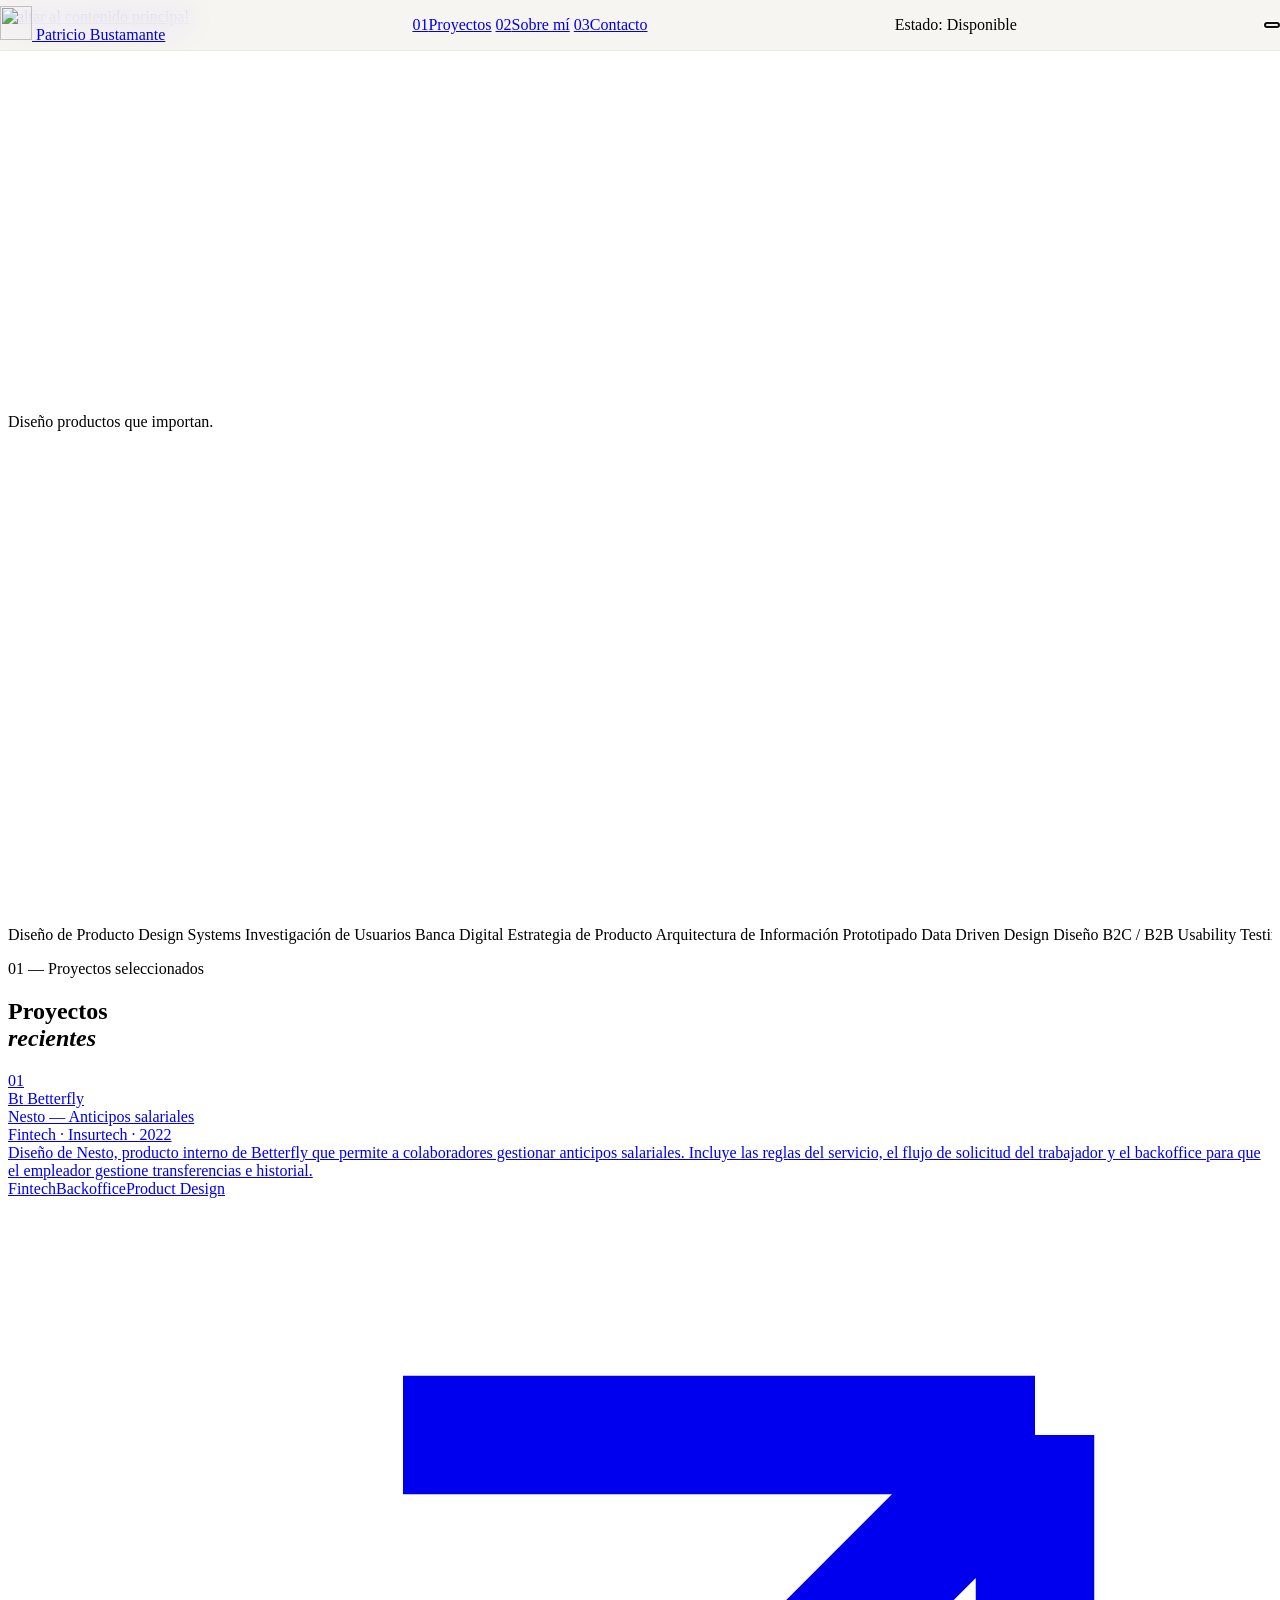
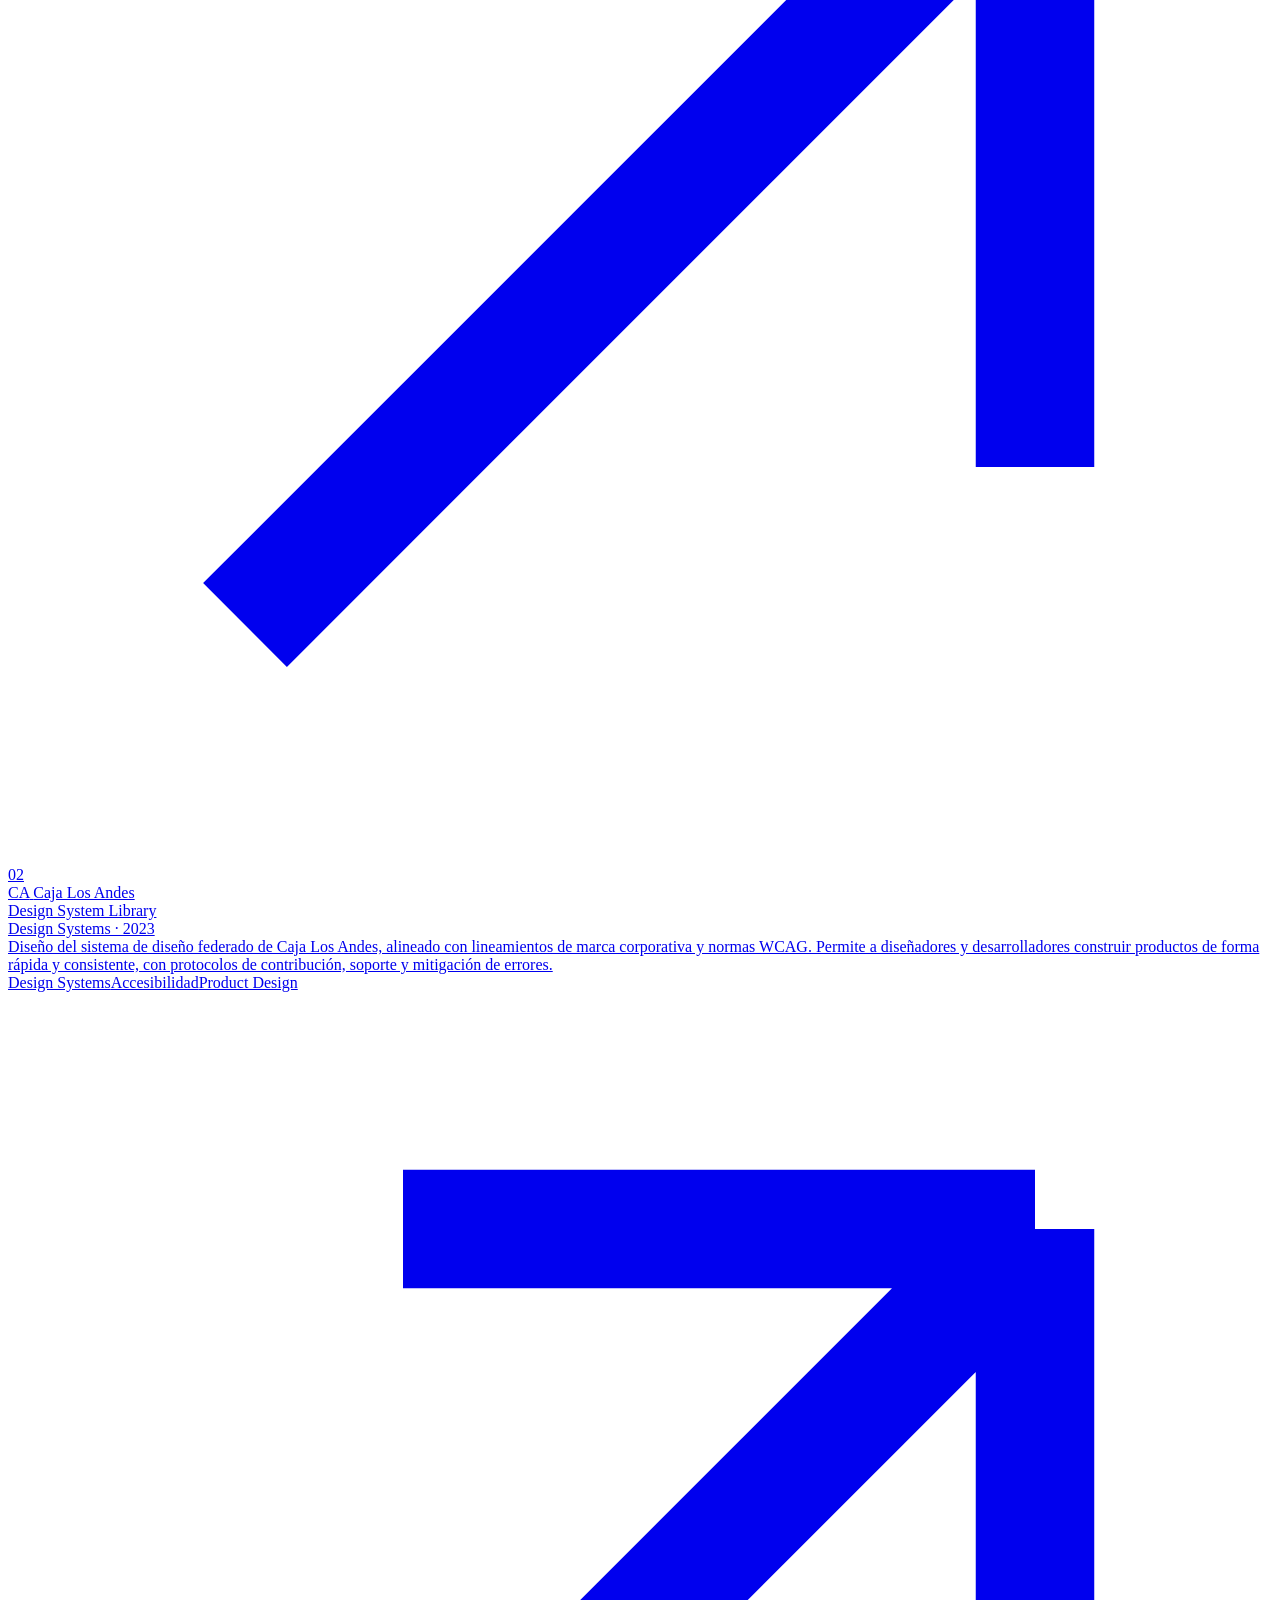
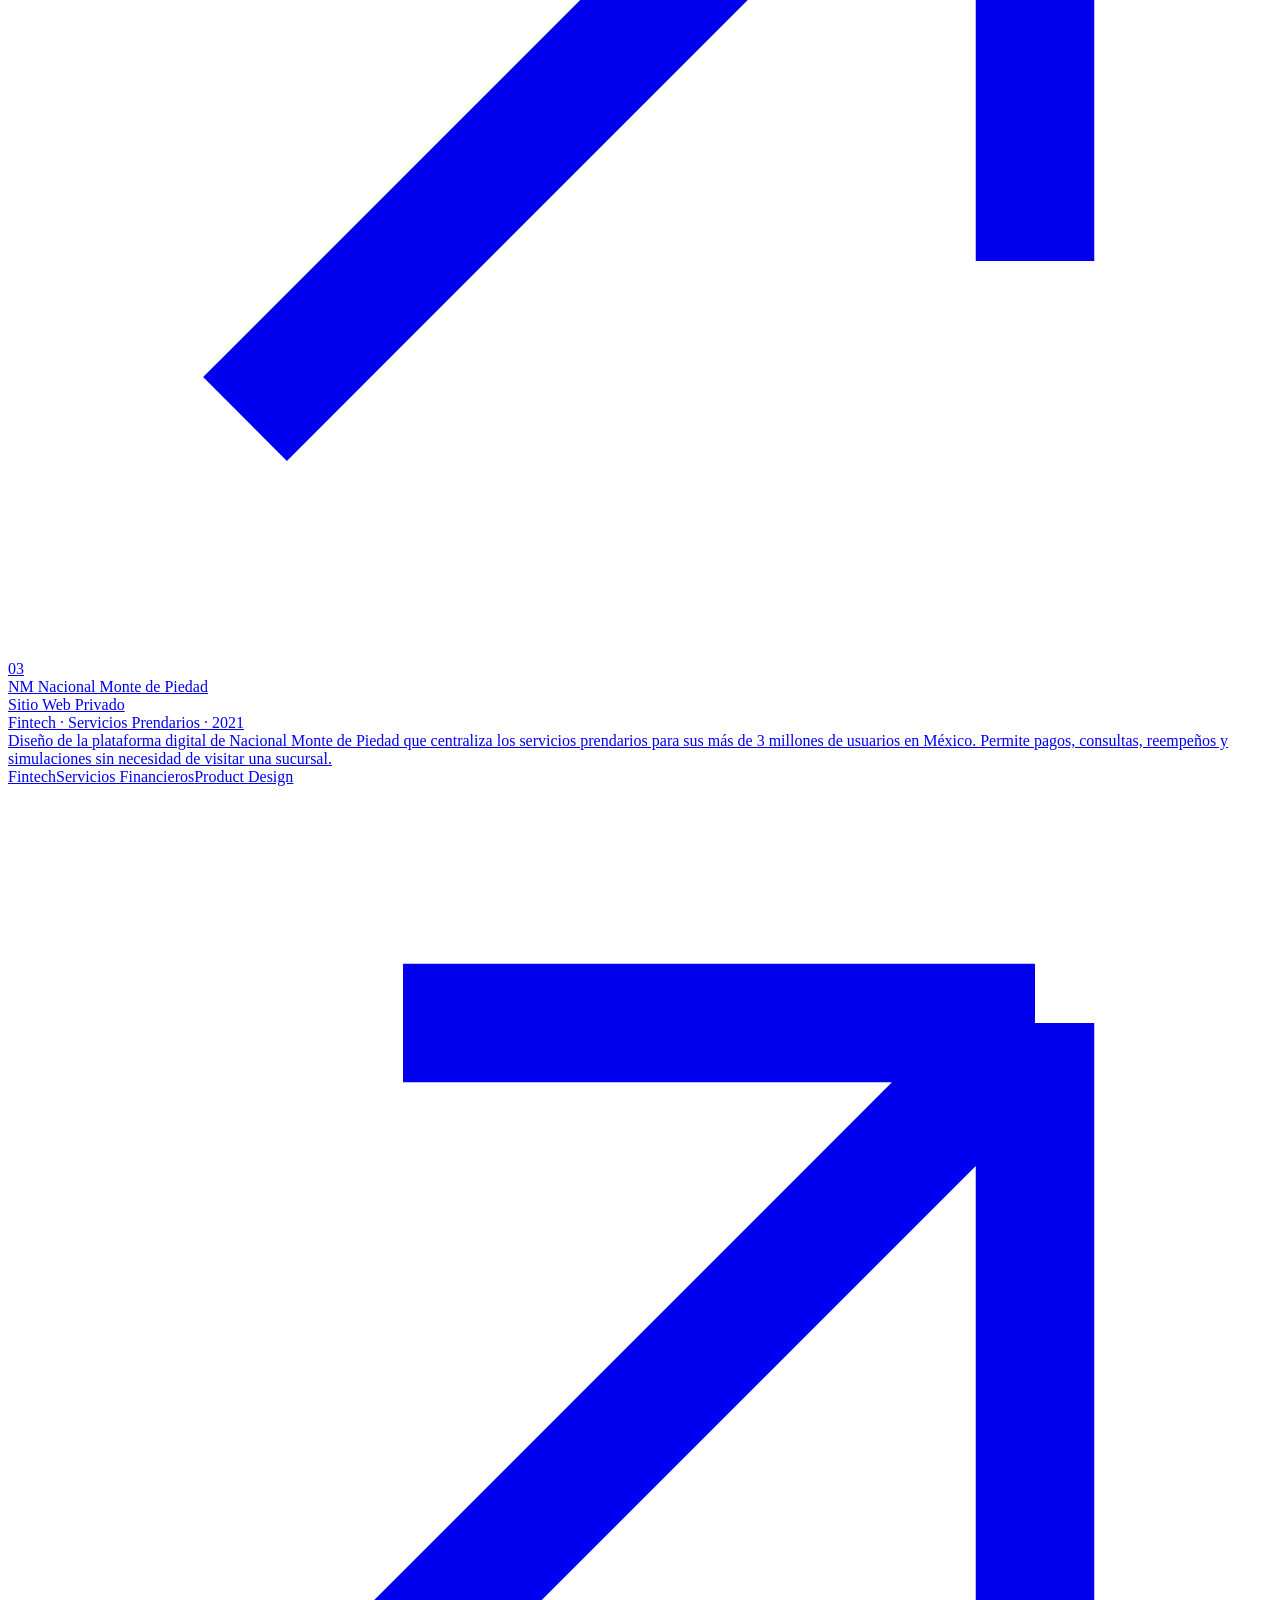
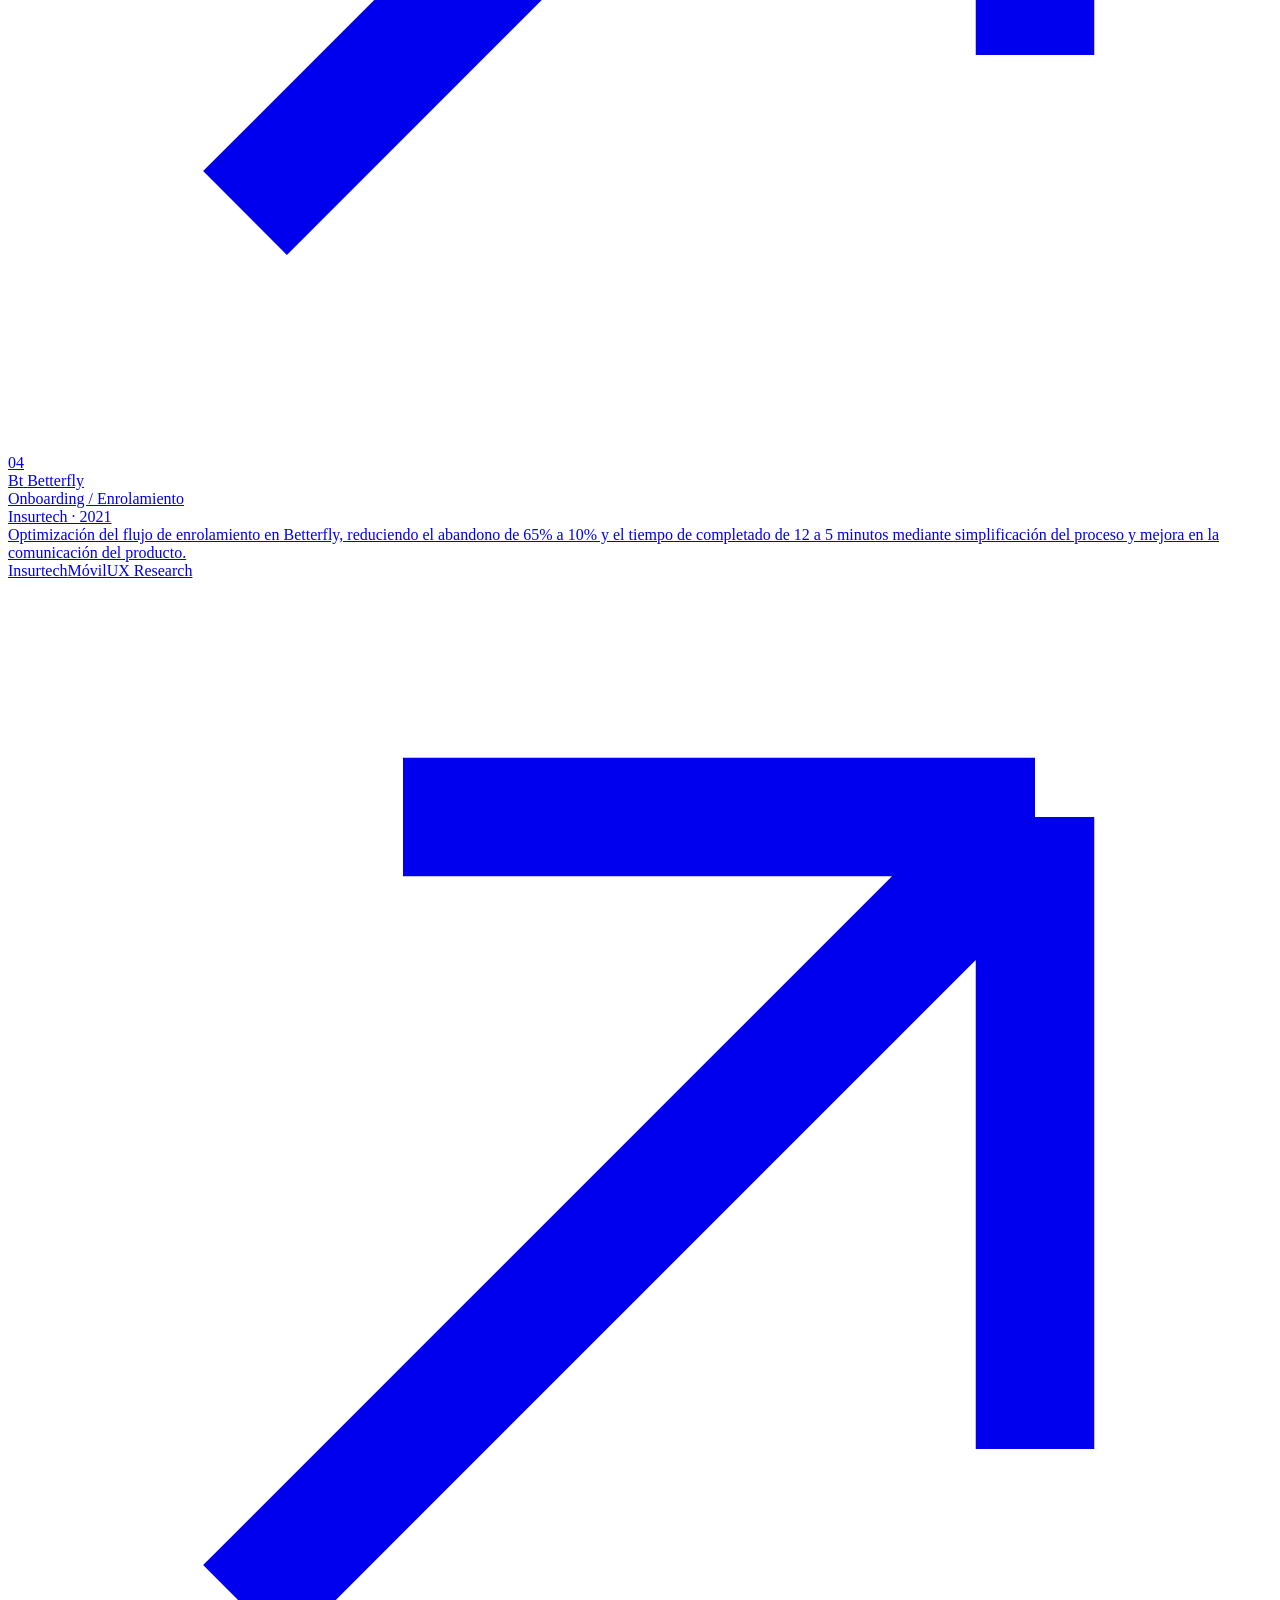
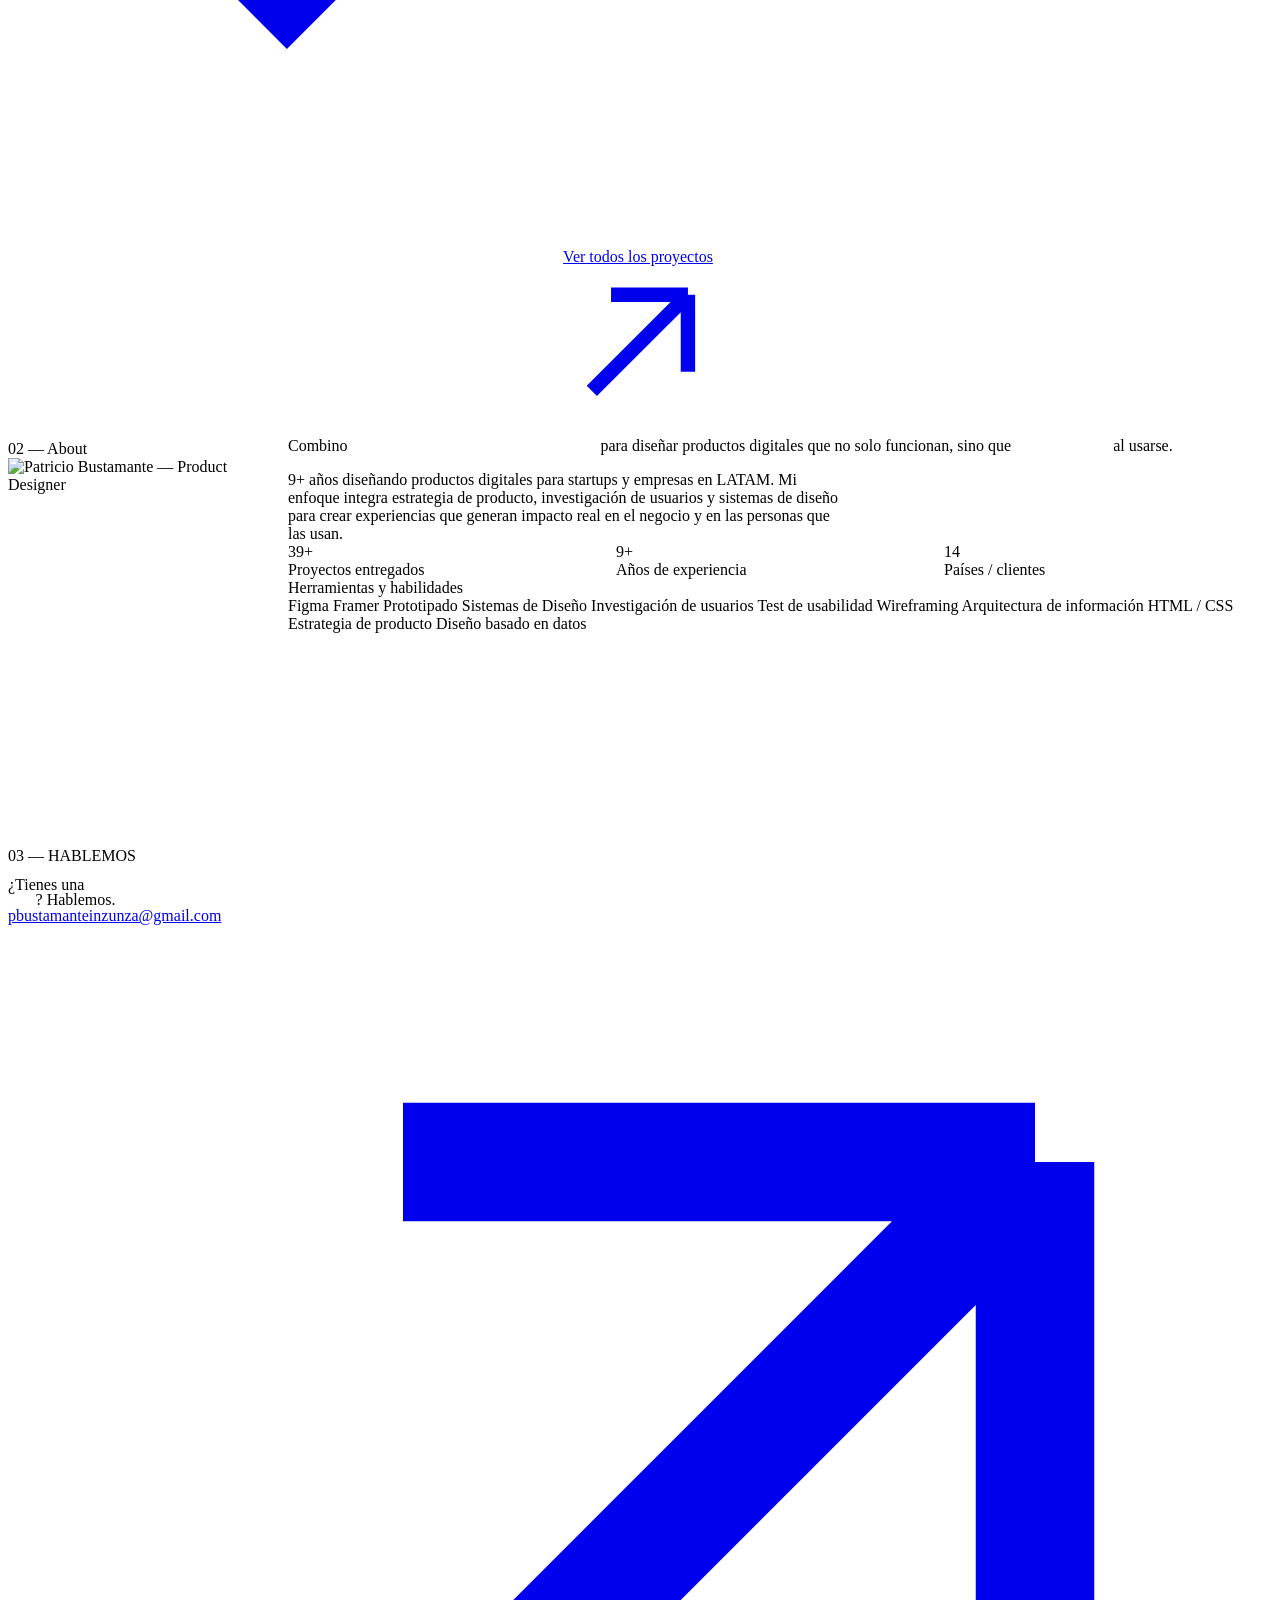
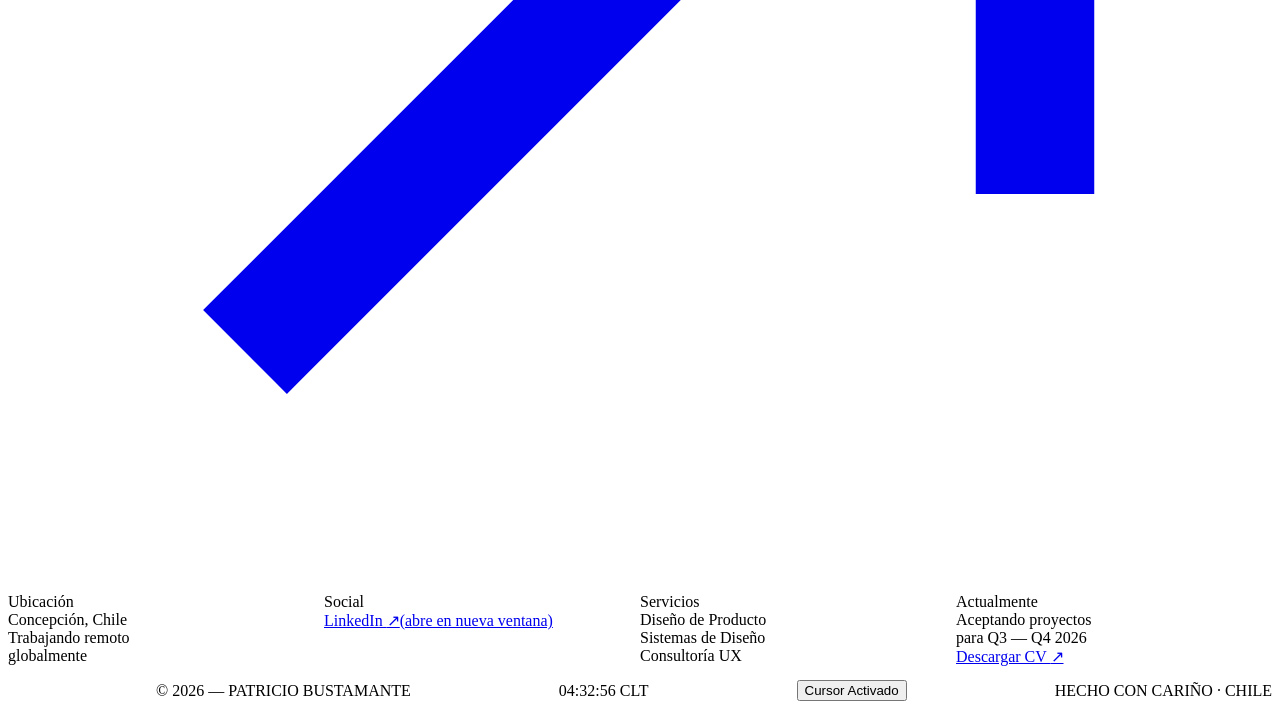
==== index.html @ a6be179c "add-projects" ====
<!DOCTYPE html>
<html lang="es">
<head>
<meta charset="UTF-8">
<meta name="viewport" content="width=device-width, initial-scale=1.0, maximum-scale=1.0, user-scalable=no">
<link rel="icon" type="image/svg+xml" href="assets/isotipo-personal.svg">
<title>Patricio Bustamante — Diseñador de Producto</title>
<meta name="description" content="Diseñador de Producto enfocado en crear experiencias digitales con propósito. UX/UI, sistemas de diseño y estrategia de producto.">
<meta name="keywords" content="Diseñador de Producto, UX, UI, Sistemas de Diseño, Portafolio, Chile">
<meta name="author" content="Patricio Bustamante">

<!-- Open Graph -->
<meta property="og:title" content="Patricio Bustamante — Diseñador de Producto">
<meta property="og:description" content="Diseñador de Producto enfocado en crear experiencias digitales con propósito.">
<meta property="og:type" content="website">

<!-- Fonts -->
<link rel="preconnect" href="https://fonts.googleapis.com">
<link rel="preconnect" href="https://fonts.gstatic.com" crossorigin>
<link href="https://fonts.googleapis.com/css2?family=Fraunces:ital,opsz,wght@0,9..144,300;0,9..144,400;0,9..144,500;0,9..144,600;1,9..144,300;1,9..144,400&family=Geist+Mono:wght@300;400;500&family=Geist:wght@300;400;500;600&display=swap" rel="stylesheet" media="print" onload="this.media='all'">
<noscript><link href="https://fonts.googleapis.com/css2?family=Fraunces:ital,opsz,wght@0,9..144,300;0,9..144,400;0,9..144,500;0,9..144,600;1,9..144,300;1,9..144,400&family=Geist+Mono:wght@300;400;500&family=Geist:wght@300;400;500;600&display=swap" rel="stylesheet"></noscript>

<!-- Design System · Atomic Design:
     tokens → base → atoms → molecules → organisms → layout -->
<link rel="stylesheet" href="design-system/css/tokens.css">
<link rel="stylesheet" href="design-system/css/base.css">
<link rel="stylesheet" href="design-system/css/atoms.css">
<link rel="stylesheet" href="design-system/css/molecules.css">
<link rel="stylesheet" href="design-system/css/organisms.css">
<link rel="stylesheet" href="design-system/css/layout.css">
<link rel="preload" href="assets/isotipo-personal.svg" as="image" type="image/svg+xml">
<script src="js/projects-data.js" defer></script>
<script src="js/bundle.js" defer></script>
</head>
<body>

<a class="skip-link" href="#main-content">Saltar al contenido principal</a>

<!-- Cursor -->
<div class="cursor-dot" id="cursor" aria-hidden="true"></div>

<!-- Loader -->
<div class="loader" id="loader" role="status" aria-live="polite" aria-label="Cargando sitio">
  <svg class="loader-logo" viewBox="0 0 600 600" fill="none" xmlns="http://www.w3.org/2000/svg">
    <path d="M509.62 532.77C545.17 513.5 577 489.71 596.05 454C596.05 449.33 557.95 407.92 505.35 406.04C453.8 459.94 420.22 455.14 350.45 454.94C335.2 455.42 319.59 454.56 304.26 454.98H285.13V557.62H322.3V557.55C385.22 557.21 452.64 564.87 509.63 532.77H509.62Z" fill="url(#loaderGrad1)" transform="translate(-148, -105)"/>
    <path d="M731.15 449.71C720.14 406.95 696.2 368.47 662.77 339.1C655.78 331.94 647 324.92 636.87 318.66C636.77 318.54 636.6 318.44 636.4 318.37C635.21 317.64 634.01 316.92 632.79 316.22C632.08 315.81 631.38 315.42 630.67 315.03C630.37 312.82 630.04 310.59 629.65 308.34C627.92 298.16 625.49 288.55 622.58 279.78C604.36 207.09 553.34 150.17 485.5 121.68C451.18 105.88 404.39 103.27 365.5 105.88C301 114.37 242.34 149.27 202.8 199.98C201.63 200.38 202.32 202.94 201.2 203.38C187.64 218.1 165.87 260.63 162 279.68C157.17 294.04 153.78 306.01 151.5 323.68C148.1 349.98 148.1 351.68 148 538.38C148 605.66 148 648.3 148.1 675.39V727.1H251.97V675.39C252.13 647.56 252.2 603.53 252.31 533.78C252.36 498.66 252.43 463.53 252.59 428.41C252.68 407.51 252.78 386.61 253.05 365.7C253.3 345.87 254.51 327.22 261.69 308.57C271.24 283.74 285.71 261.87 305.63 244.26C333.76 219.39 371.2 207.43 408.55 210.13C417.74 210.79 426.98 212.21 435.81 214.88C452.72 220.53 469.18 228.96 482.44 241C493.53 251.07 504.75 263.03 511.72 276.42C512.06 277.08 513 278.34 513 279.08H344.63V285.26H344.7V380.06C344.7 380.06 385.41 380.06 385.41 380.04C397.63 380.11 413.5 380.15 433.99 380.18C526.69 380.18 527.93 381.56 549.49 386.18C575.52 394.35 601.71 413.72 617.49 439.68C643.08 481.79 640.94 538.94 611.03 578.33C593.09 601.97 563.52 621.24 533.28 624.58C499.82 628.27 465.26 626.21 431.69 626.18H338.29C338.29 626.18 338.23 626.19 338.2 626.21H336.61V727.09C336.61 727.09 364.79 727.09 364.79 727.07C420.14 727.23 546.53 726.24 551.49 725.37C573.48 721.34 579.48 719.1 596.79 713.17C695.31 679.42 750.81 570.33 735.43 470.56C734.34 463.51 732.91 456.55 731.15 449.7V449.71Z" fill="url(#loaderGrad2)" transform="translate(-148, -105)"/>
    <defs>
      <linearGradient id="loaderGrad1" x1="282.83" y1="391.83" x2="516.81" y2="555.62" gradientUnits="userSpaceOnUse">
        <stop stop-color="#FA3E33"/><stop offset="0.5" stop-color="#F87A38"/><stop offset="1" stop-color="#FDB85B"/>
      </linearGradient>
      <linearGradient id="loaderGrad2" x1="56.26" y1="238.64" x2="656.68" y2="658.93" gradientUnits="userSpaceOnUse">
        <stop stop-color="#FA3E33"/><stop offset="0.5" stop-color="#F87A38"/><stop offset="1" stop-color="#FDB85B"/>
      </linearGradient>
    </defs>
  </svg>
  <div class="loader-bar-track">
    <div class="loader-bar" id="loaderBar"></div>
  </div>
</div>

<!-- Navigation -->
<site-header></site-header>

<main id="main-content">

<!-- Hero -->
<section class="hero" aria-labelledby="hero-title">
  <div class="hero-eyebrow">Diseñador de Producto — Chile</div>

  <h1 class="hero-title" id="hero-title">
    <span class="line" aria-hidden="true"><span class="line-inner">Diseño</span></span>
    <span class="line" aria-hidden="true"><span class="line-inner">productos <em>que</em></span></span>
    <span class="line" aria-hidden="true"><span class="line-inner"><em>importan</em>.</span></span>
    <span class="sr-only">Diseño productos que importan.</span>
  </h1>

  <div class="hero-bottom">
    <div class="hero-intro-wrap">
      <p class="hero-intro">
        Soy <strong>Patricio Bustamante</strong>, product designer enfocado en crear experiencias digitales con propósito. Trabajo en la intersección de estrategia, investigación y craft visual.
      </p>
      <div class="hero-actions">
        <a href="mailto:pbustamanteinzunza@gmail.com" class="btn btn--primary magnetic">Contáctame</a>
        <a href="https://drive.google.com/drive/folders/1GgpW7-X2UfmII-WAoxY3obS5fUp88HIr?usp=drive_link" class="btn btn--secondary magnetic" target="_blank" rel="noopener noreferrer">
          Descargar CV
          <svg class="btn-icon" viewBox="0 0 16 16" fill="none" stroke="currentColor" stroke-width="1.5" focusable="false" aria-hidden="true">
            <path d="M8 2v8M4 7l4 4 4-4M3 13h10"/>
          </svg>
        </a>
      </div>
    </div>
    <div class="scroll-cue">
      <div class="scroll-cue-line"></div>
      <span class="scroll-cue-text">Desliza</span>
    </div>
    <div class="hero-meta-right">
      <span>Disponibilidad</span>
      Aceptando proyectos<br>Q3 / Q4 2026
    </div>
  </div>

  <!-- Logo mark decorativo -->
  <div class="hero-mark" aria-hidden="true">
    <svg viewBox="0 0 600 625" fill="none" xmlns="http://www.w3.org/2000/svg" focusable="false">
      <path d="M509.62 532.77C545.17 513.5 577 489.71 596.05 454C596.05 449.33 557.95 407.92 505.35 406.04C453.8 459.94 420.22 455.14 350.45 454.94C335.2 455.42 319.59 454.56 304.26 454.98H285.13V557.62H322.3V557.55C385.22 557.21 452.64 564.87 509.63 532.77H509.62Z" fill="url(#heroGrad1)" transform="translate(-148, -105)"/>
      <path d="M731.15 449.71C720.14 406.95 696.2 368.47 662.77 339.1C655.78 331.94 647 324.92 636.87 318.66C636.77 318.54 636.6 318.44 636.4 318.37C635.21 317.64 634.01 316.92 632.79 316.22C632.08 315.81 631.38 315.42 630.67 315.03C630.37 312.82 630.04 310.59 629.65 308.34C627.92 298.16 625.49 288.55 622.58 279.78C604.36 207.09 553.34 150.17 485.5 121.68C451.18 105.88 404.39 103.27 365.5 105.88C301 114.37 242.34 149.27 202.8 199.98C201.63 200.38 202.32 202.94 201.2 203.38C187.64 218.1 165.87 260.63 162 279.68C157.17 294.04 153.78 306.01 151.5 323.68C148.1 349.98 148.1 351.68 148 538.38C148 605.66 148 648.3 148.1 675.39V727.1H251.97V675.39C252.13 647.56 252.2 603.53 252.31 533.78C252.36 498.66 252.43 463.53 252.59 428.41C252.68 407.51 252.78 386.61 253.05 365.7C253.3 345.87 254.51 327.22 261.69 308.57C271.24 283.74 285.71 261.87 305.63 244.26C333.76 219.39 371.2 207.43 408.55 210.13C417.74 210.79 426.98 212.21 435.81 214.88C452.72 220.53 469.18 228.96 482.44 241C493.53 251.07 504.75 263.03 511.72 276.42C512.06 277.08 513 278.34 513 279.08H344.63V285.26H344.7V380.06C344.7 380.06 385.41 380.06 385.41 380.04C397.63 380.11 413.5 380.15 433.99 380.18C526.69 380.18 527.93 381.56 549.49 386.18C575.52 394.35 601.71 413.72 617.49 439.68C643.08 481.79 640.94 538.94 611.03 578.33C593.09 601.97 563.52 621.24 533.28 624.58C499.82 628.27 465.26 626.21 431.69 626.18H338.29C338.29 626.18 338.23 626.19 338.2 626.21H336.61V727.09C336.61 727.09 364.79 727.09 364.79 727.07C420.14 727.23 546.53 726.24 551.49 725.37C573.48 721.34 579.48 719.1 596.79 713.17C695.31 679.42 750.81 570.33 735.43 470.56C734.34 463.51 732.91 456.55 731.15 449.7V449.71Z" fill="url(#heroGrad2)" transform="translate(-148, -105)"/>
      <defs>
        <linearGradient id="heroGrad1" x1="282.83" y1="391.83" x2="516.81" y2="555.62" gradientUnits="userSpaceOnUse">
          <stop stop-color="#FA3E33"/><stop offset="0.5" stop-color="#F87A38"/><stop offset="1" stop-color="#FDB85B"/>
        </linearGradient>
        <linearGradient id="heroGrad2" x1="56.26" y1="238.64" x2="656.68" y2="658.93" gradientUnits="userSpaceOnUse">
          <stop stop-color="#FA3E33"/><stop offset="0.5" stop-color="#F87A38"/><stop offset="1" stop-color="#FDB85B"/>
        </linearGradient>
      </defs>
    </svg>
  </div>
</section>

<!-- Marquee -->
<div class="marquee" aria-hidden="true">
  <div class="marquee-track">
    <span class="marquee-item">Diseño de Producto</span>
    <span class="marquee-dot"></span>
    <span class="marquee-item mono">Design Systems</span>
    <span class="marquee-dot"></span>
    <span class="marquee-item">Investigación de Usuarios</span>
    <span class="marquee-dot"></span>
    <span class="marquee-item mono">Banca Digital</span>
    <span class="marquee-dot"></span>
    <span class="marquee-item">Estrategia de Producto</span>
    <span class="marquee-dot"></span>
    <span class="marquee-item mono">Arquitectura de Información</span>
    <span class="marquee-dot"></span>
    <span class="marquee-item">Prototipado</span>
    <span class="marquee-dot"></span>
    <span class="marquee-item mono">Data Driven Design</span>
    <span class="marquee-dot"></span>
    <span class="marquee-item">Diseño B2C / B2B</span>
    <span class="marquee-dot"></span>
    <span class="marquee-item mono">Usability Testing</span>
    <span class="marquee-dot"></span>
    <!-- Duplicate for seamless loop -->
    <span class="marquee-item">Diseño de Producto</span>
    <span class="marquee-dot"></span>
    <span class="marquee-item mono">Design Systems</span>
    <span class="marquee-dot"></span>
    <span class="marquee-item">Investigación de Usuarios</span>
    <span class="marquee-dot"></span>
    <span class="marquee-item mono">Banca Digital</span>
    <span class="marquee-dot"></span>
    <span class="marquee-item">Estrategia de Producto</span>
    <span class="marquee-dot"></span>
    <span class="marquee-item mono">Arquitectura de Información</span>
    <span class="marquee-dot"></span>
    <span class="marquee-item">Prototipado</span>
    <span class="marquee-dot"></span>
    <span class="marquee-item mono">Data Driven Design</span>
    <span class="marquee-dot"></span>
    <span class="marquee-item">Diseño B2C / B2B</span>
    <span class="marquee-dot"></span>
    <span class="marquee-item mono">Usability Testing</span>
    <span class="marquee-dot"></span>
  </div>
</div>

<!-- Projects -->
<section class="projects-section" id="work" aria-labelledby="work-title">
  <div class="section-header reveal">
    <p class="section-label">01 — Proyectos seleccionados</p>
    <h2 class="section-title" id="work-title">Proyectos<br><em>recientes</em></h2>
  </div>

  <div class="project-list reveal-stagger" data-projects="recent"></div>

  <div class="projects-cta reveal">
    <a href="pages/work.html" class="btn magnetic">
      Ver todos los proyectos
      <svg class="btn-arrow" viewBox="0 0 16 16" fill="none" stroke="currentColor" stroke-width="1.5" focusable="false" aria-hidden="true">
        <path d="M3 13L13 3M13 3H5M13 3V11"/>
      </svg>
    </a>
  </div>
</section>



<!-- About -->
<section class="about" id="about" aria-labelledby="about-headline">
  <div class="about-layout">
    <div class="about-sidebar">
      <p class="section-label reveal">02 — About</p>
      <div class="about-photo reveal">
        <img src="assets/photo-perfil.webp" alt="Patricio Bustamante — Product Designer" width="400" height="500" loading="lazy">
      </div>
    </div>

    <div class="about-content">
      <h2 class="about-headline reveal" id="about-headline">
        Combino <em>estrategia, investigación y craft visual</em> para diseñar productos digitales que no solo funcionan, sino que <em>se sienten bien</em> al usarse.
      </h2>
      <p class="about-body reveal">
        9+ años diseñando productos digitales para startups y empresas en LATAM. Mi enfoque integra estrategia de producto, investigación de usuarios y sistemas de diseño para crear experiencias que generan impacto real en el negocio y en las personas que las usan.
      </p>

      <div class="stats-grid reveal-stagger">
        <div class="stat">
          <div class="stat-number">40+</div>
          <div class="stat-label">Proyectos entregados</div>
        </div>
        <div class="stat">
          <div class="stat-number">9+</div>
          <div class="stat-label">Años de experiencia</div>
        </div>
        <div class="stat">
          <div class="stat-number">14</div>
          <div class="stat-label">Países / clientes</div>
        </div>
      </div>

      <div class="skills-strip reveal">
        <div class="skills-strip-label">Herramientas y habilidades</div>
        <div class="skills-list">
          <span class="skill-pill">Figma</span>
          <span class="skill-pill">Framer</span>
          <span class="skill-pill">Prototipado</span>
          <span class="skill-pill">Sistemas de Diseño</span>
          <span class="skill-pill">Investigación de usuarios</span>
          <span class="skill-pill">Test de usabilidad</span>
          <span class="skill-pill">Wireframing</span>
          <span class="skill-pill">Arquitectura de información</span>
          <span class="skill-pill">HTML / CSS</span>
          <span class="skill-pill">Estrategia de producto</span>
          <span class="skill-pill">Diseño basado en datos</span>
        </div>
      </div>
    </div>
  </div>
</section>

<!-- Contact -->
<section class="contact" id="contact" aria-labelledby="contact-title">
  <p class="contact-label reveal">03 — Hablemos</p>
  <h2 class="contact-headline reveal" id="contact-title">
    ¿Tienes una<br><em>idea</em>? Hablemos.
  </h2>

  <a href="mailto:pbustamanteinzunza@gmail.com" class="contact-email-link reveal magnetic" aria-label="Enviar email a pbustamanteinzunza@gmail.com">
    pbustamanteinzunza@gmail.com
    <span class="contact-arrow" aria-hidden="true">
      <svg viewBox="0 0 16 16" fill="none" stroke="currentColor" stroke-width="1.5" focusable="false">
        <path d="M3 13L13 3M13 3H5M13 3V11"/>
      </svg>
    </span>
  </a>

  <div class="contact-grid reveal-stagger">
    <div class="contact-block">
      <div class="contact-block-label">Ubicación</div>
      <div class="contact-block-content">
        Concepción, Chile<br>
        Trabajando remoto<br>globalmente
      </div>
    </div>
    <div class="contact-block">
      <div class="contact-block-label">Social</div>
      <div class="contact-block-content">
        <a href="https://linkedin.com/in/patrbustamante" target="_blank" rel="noopener noreferrer">LinkedIn <span aria-hidden="true">&#8599;</span><span class="sr-only">(abre en nueva ventana)</span></a>
      </div>
    </div>
    <div class="contact-block">
      <div class="contact-block-label">Servicios</div>
      <div class="contact-block-content">
        Diseño de Producto<br>
        Sistemas de Diseño<br>
        Consultoría UX
      </div>
    </div>
    <div class="contact-block">
      <div class="contact-block-label">Actualmente</div>
      <div class="contact-block-content">
        Aceptando proyectos<br>
        para Q3 — Q4 2026<br>
        <a href="#" aria-disabled="true" tabindex="-1">Descargar CV <span aria-hidden="true">&#8599;</span></a>
      </div>
    </div>
  </div>
</section>

</main>

<!-- Footer -->
<site-footer></site-footer>

</body>
</html>
---- design-system/css/organisms.css ----
/* ============================================
   ORGANISMS · Atomic Design — nivel 3
   ----------------------------------------------
   Secciones autónomas compuestas por molecules y
   atoms: loader, header (nav), hero, marquee,
   lista de proyectos, about, contact, footer.
   El layout responsivo vive en layout.css.
   ============================================ */

/* ===== Loader · overlay de carga ===== */
.loader {
  position: fixed;
  inset: 0;
  background: var(--color-bg-inverted);
  z-index: var(--z-loader);
  display: flex;
  flex-direction: column;
  align-items: center;
  justify-content: center;
  gap: var(--space-3);
  transition: transform var(--duration-slowest) var(--ease-out-expo);
}
.loader.done { transform: translateY(-100%); }
.loader-logo {
  width: var(--space-8);
  height: auto;
  opacity: 0;
  animation: loaderLogoIn var(--duration-slower) var(--ease-out-expo) 0.2s forwards;
}
.loader-bar-track {
  width: var(--space-15);
  height: 2px;                /* hairline */
  background: rgba(244, 241, 236, 0.15);
  border-radius: var(--radius-xs);
  overflow: hidden;
  opacity: 0;
  animation: loaderLogoIn 0.6s var(--ease-out-expo) 0.4s forwards;
}
.loader-bar {
  height: 100%;
  width: 0%;
  background: var(--gradient-brand-warm);
  border-radius: var(--radius-xs);
  transition: width 0.1s linear;
}
@keyframes loaderLogoIn {
  from { opacity: 0; transform: scale(0.8); }
  to   { opacity: 1; transform: scale(1); }
}

/* ===== Header · barra de navegación fija ===== */
.nav {
  position: fixed;
  top: 0;
  left: 0;
  right: 0;
  z-index: var(--z-nav);
  padding: var(--space-3) var(--space-6);
  display: flex;
  justify-content: space-between;
  align-items: center;
  color: var(--color-ink);
  background: rgba(244, 241, 236, 0.72);
  -webkit-backdrop-filter: saturate(180%) blur(16px);
  backdrop-filter: saturate(180%) blur(16px);
  border-bottom: 1px solid rgba(26, 26, 24, 0.06);
  transition: background var(--duration-base) ease;
}

/* ===== Marquee · cinta horizontal ===== */
.marquee {
  border-top: 1px solid var(--color-line);
  border-bottom: 1px solid var(--color-line);
  padding: var(--space-3) 0;
  overflow: hidden;
  white-space: nowrap;
}

/* ===== Hero · pantalla de inicio ===== */
.hero {
  min-height: 100vh;
  min-height: 100dvh;
  /* padding-top reserva el alto del header fijo para que el eyebrow
     no quede oculto bajo la nav al centrar el contenido */
  padding: var(--space-12) var(--container-px) 0;
  display: flex;
  flex-direction: column;
  justify-content: center;
  position: relative;
  overflow: hidden;
}
.hero-mark {
  --parallax-x: 0px;
  --parallax-y: 0px;
  position: absolute;
  right: -10vw;
  top: 50%;
  transform: translateY(-50%);
  width: clamp(280px, 38vw, 560px);
  opacity: 0;
  animation: heroMarkIn 1.8s var(--ease-out-expo) 1.2s forwards;
  pointer-events: none;
  z-index: var(--z-base);
  /* Difumina el lado izquierdo del logo para no competir con el texto */
  -webkit-mask-image: linear-gradient(to right, transparent 0%, rgba(0,0,0,0.35) 40%, rgba(0,0,0,0.85) 75%, #000 100%);
  mask-image: linear-gradient(to right, transparent 0%, rgba(0,0,0,0.35) 40%, rgba(0,0,0,0.85) 75%, #000 100%);
}
.hero-mark svg {
  width: 100%;
  height: auto;
  transform: translate(var(--parallax-x), var(--parallax-y));
  transition: transform 0.15s linear;
  transform-origin: center;
}
.hero-eyebrow,
.hero-title,
.hero-bottom {
  position: relative;
  z-index: var(--z-content);
}
.hero-meta-right { position: relative; }
.hero-meta-right::before {
  content: '';
  position: absolute;
  inset: calc(var(--space-2) * -1) calc(var(--space-3) * -1);
  background: linear-gradient(to right, transparent, rgba(244,241,236,0.85) 35%, rgba(244,241,236,0.95));
  z-index: -1;
  border-radius: var(--radius-sm);
}
@keyframes heroMarkIn {
  from { opacity: 0; transform: translateY(-50%) translateX(var(--space-5)) scale(0.95); }
  to   { opacity: 0.55; transform: translateY(-50%) translateX(0) scale(1); }
}
@keyframes heroMarkInMobile {
  from { opacity: 0; transform: translateY(-50%) translateX(var(--space-5)) scale(0.95); }
  to   { opacity: 0.3; transform: translateY(-50%) translateX(0) scale(1); }
}
.hero-eyebrow {
  display: flex;
  align-items: center;
  gap: var(--space-2);
  font-family: var(--font-mono);
  font-size: var(--text-sm);
  color: var(--color-ink-mute);
  letter-spacing: var(--tracking-widest);
  text-transform: uppercase;
  margin-bottom: var(--space-4);
  opacity: 0;
  transform: translateY(var(--space-3));
  animation: fadeUp 1s var(--ease-out-expo) 1.8s forwards;
}
.hero-eyebrow::before {
  content: '';
  display: block;
  width: var(--space-5);
  height: 1px;
  background: var(--color-accent);
}
.hero-title {
  font-family: var(--font-display);
  font-weight: var(--weight-light);
  font-size: var(--display-xl);
  line-height: var(--leading-hero);
  letter-spacing: var(--tracking-tightest);
  color: var(--color-ink);
  margin-bottom: var(--space-6);
}
.hero-title .line {
  display: block;
  overflow: hidden;
  padding-bottom: 0.05em;
}
.hero-title .line-inner {
  display: block;
  transform: translateY(115%) skewY(4deg);
  transform-origin: left bottom;
  animation: lineReveal 1.3s var(--ease-out-expo) forwards;
}
.hero-title .line:nth-child(1) .line-inner { animation-delay: 1.55s; }
.hero-title .line:nth-child(2) .line-inner { animation-delay: 1.70s; }
.hero-title .line:nth-child(3) .line-inner { animation-delay: 1.85s; }
@keyframes lineReveal {
  to { transform: translateY(0) skewY(0); }
}
.hero-title em {
  font-style: italic;
  font-weight: var(--weight-regular);
  background: var(--gradient-brand);
  -webkit-background-clip: text;
  -webkit-text-fill-color: transparent;
  background-clip: text;
}
.hero-bottom {
  display: grid;
  grid-template-columns: 1fr auto 1fr;
  align-items: end;
  gap: var(--space-6);
  opacity: 0;
  animation: fadeUp 1s var(--ease-out-expo) 2.4s forwards;
}
.hero-intro {
  max-width: 400px;            /* 50 × 8 */
  font-size: var(--text-base);
  line-height: var(--leading-relaxed);
  color: var(--color-ink-soft);
}
.hero-intro strong {
  color: var(--color-ink);
  font-weight: var(--weight-medium);
}
.hero-actions {
  display: flex;
  align-items: center;
  gap: var(--space-3);
  margin-top: var(--space-5);
  flex-wrap: wrap;
}
.btn--primary {
  background: var(--color-ink);
  color: var(--color-bg);
}
.btn--primary:hover {
  background: var(--color-accent);
  border-color: var(--color-accent);
  color: var(--color-bg);
}
.btn--secondary {
  background: transparent;
  color: var(--color-ink);
}
.btn-icon {
  width: var(--space-2);
  height: var(--space-2);
  display: block;
  transition: transform var(--duration-slow) var(--ease-out-back);
}
.btn--secondary:hover .btn-icon {
  transform: translateY(2px);
}

/* ===== Page hero · cabecera de páginas internas ===== */
.page-hero {
  padding: calc(var(--space-20) + var(--space-10)) var(--container-px) var(--space-10);
  position: relative;
  border-bottom: 1px solid var(--color-line);
}
.page-hero-layout {
  display: grid;
  grid-template-columns: 1fr auto;
  align-items: end;
  gap: var(--space-6);
}
.page-hero-eyebrow {
  font-family: var(--font-mono);
  font-size: var(--text-sm);
  color: var(--color-ink-mute);
  letter-spacing: var(--tracking-widest);
  text-transform: uppercase;
  margin-bottom: var(--space-4);
  display: flex;
  align-items: center;
  gap: var(--space-2);
  opacity: 0;
  transform: translateY(var(--space-2));
  animation: fadeUp 0.8s var(--ease-out-expo) 0.3s forwards;
}
.page-hero-eyebrow::before {
  content: '';
  display: block;
  width: 0;
  height: 1px;
  background: var(--color-accent);
  animation: lineGrow 0.7s var(--ease-out-expo) 0.8s forwards;
}
@keyframes lineGrow { to { width: var(--space-5); } }
.page-hero-title {
  font-family: var(--font-display);
  font-weight: var(--weight-light);
  font-size: var(--display-lg);
  line-height: 0.95;
  letter-spacing: var(--tracking-tightest);
  color: var(--color-ink);
  opacity: 0;
  transform: translateY(var(--space-4));
  animation: pageHeroIn 1.1s var(--ease-out-expo) 0.5s forwards;
}
@keyframes pageHeroIn { to { opacity: 1; transform: translateY(0); } }
.page-hero-title em {
  font-style: italic;
  font-weight: var(--weight-regular);
  background: var(--gradient-brand);
  -webkit-background-clip: text;
  -webkit-text-fill-color: transparent;
  background-clip: text;
}
.page-hero-summary {
  font-size: var(--text-md);
  line-height: var(--leading-relaxed);
  color: var(--color-ink-soft);
  margin-top: var(--space-4);
  max-width: 60ch;
  opacity: 0;
  transform: translateY(var(--space-2));
  animation: fadeUp 0.8s var(--ease-out-expo) 0.9s forwards;
}
.page-hero-meta {
  display: flex;
  flex-direction: column;
  align-items: flex-end;
  gap: var(--space-1);
  font-family: var(--font-mono);
  font-size: var(--text-xs);
  color: var(--color-ink-mute);
  text-align: right;
  letter-spacing: var(--tracking-wider);
  text-transform: uppercase;
  padding-bottom: var(--space-1);
}

/* ===== Projects · sección de la lista de proyectos ===== */
.projects-section { padding-bottom: var(--space-10); }
.projects-section.with-padding {
  padding-top: var(--space-10);
  padding-left: var(--container-px);
  padding-right: var(--container-px);
}
.project-list {
  display: flex;
  flex-direction: column;
}
.projects-cta {
  display: flex;
  justify-content: center;
  margin-top: var(--space-8);
}

/* ===== About · biografía sobre fondo oscuro ===== */
.about {
  background: var(--color-bg-inverted);
  color: var(--color-bg);
  padding: var(--section-py) var(--container-px);
}
.about-layout {
  display: grid;
  grid-template-columns: 280px 1fr;     /* 35 × 8 */
  gap: var(--space-10);
  align-items: start;
}
.about-sidebar {
  position: sticky;
  top: var(--section-py);
}
.about-sidebar .section-label {
  color: var(--color-ink-on-dark-mute);
  margin-bottom: var(--space-4);
}
.about-sidebar .section-label::before { background: var(--color-line-strong); }
.about-photo {
  width: 100%;
  aspect-ratio: 3 / 4;
  border-radius: var(--radius-lg);
  overflow: hidden;
}
.about-photo img {
  width: 100%;
  height: 100%;
  object-fit: cover;
  object-position: center top;
  display: block;
}
.about-content { padding-top: var(--space-1); }
.about-headline {
  font-family: var(--font-display);
  font-weight: var(--weight-light);
  font-size: var(--display-xs);
  line-height: var(--leading-snug);
  letter-spacing: var(--tracking-snug);
  margin-bottom: var(--space-6);
}
.about-headline em {
  font-style: italic;
  background: var(--gradient-brand-warm);
  -webkit-background-clip: text;
  -webkit-text-fill-color: transparent;
  background-clip: text;
}
.about-body {
  font-size: var(--text-base);
  line-height: var(--leading-loose);
  color: var(--color-ink-on-dark-soft);
  max-width: 560px;            /* 70 × 8 */
  margin-bottom: var(--space-8);
}
.stats-grid {
  display: grid;
  grid-template-columns: repeat(3, 1fr);
  gap: var(--space-6);
  padding-top: var(--space-6);
  border-top: 1px solid var(--color-line-light);
}
.timeline {
  display: flex;
  flex-direction: column;
  margin-top: var(--space-3);
}

/* ===== Contact · sección de cierre ===== */
.contact {
  padding: var(--space-20) var(--container-px) var(--space-12);
}
.contact-label {
  font-family: var(--font-mono);
  font-size: var(--text-sm);
  color: var(--color-ink-mute);
  text-transform: uppercase;
  letter-spacing: var(--tracking-widest);
  margin-bottom: var(--space-5);
  display: flex;
  align-items: center;
  gap: var(--space-2);
}
.contact-label::before {
  content: '';
  display: block;
  width: var(--space-4);
  height: 1px;
  background: var(--color-ink-mute);
}
.contact-headline {
  font-family: var(--font-display);
  font-weight: var(--weight-light);
  font-size: var(--display-lg);
  line-height: 0.9;
  letter-spacing: var(--tracking-tightest);
  margin-bottom: var(--space-7);
}
.contact-headline em {
  font-style: italic;
  background: var(--gradient-brand);
  -webkit-background-clip: text;
  -webkit-text-fill-color: transparent;
  background-clip: text;
}
.contact-grid {
  display: grid;
  grid-template-columns: repeat(4, 1fr);
  gap: var(--space-6);
  margin-top: var(--space-15);
  padding-top: var(--space-6);
  border-top: 1px solid var(--color-line);
}

/* ===== Project detail · plantilla de detalle (proyecto.html) ===== */
.project-cover-section {
  padding: var(--space-6) var(--container-px) 0;
}
.project-cover {
  width: 100%;
  aspect-ratio: 16 / 9;
  border-radius: var(--radius-lg);
  overflow: hidden;
  display: flex;
  align-items: center;
  justify-content: center;
  box-shadow: var(--shadow-card);
  background: var(--color-bg-inverted);
}
.project-cover-title {
  font-family: var(--font-display);
  font-style: italic;
  font-weight: var(--weight-light);
  font-size: var(--display-sm);
  color: rgba(255, 255, 255, 0.95);
  letter-spacing: var(--tracking-snug);
  text-align: center;
  padding: 0 var(--space-4);
}
/* Cubierta clara (preview-3) necesita texto oscuro */
.project-cover.preview-3 .project-cover-title { color: #2a1f10; }
/* Cuando hay imagen real, escala al ancho del contenedor y oculta el texto */
.project-cover img {
  width: 100%;
  height: auto;
  display: block;
}
.project-cover:has(img) {
  aspect-ratio: auto;
  height: auto;
  align-items: stretch;
}
.project-cover:has(img) .project-cover-title { display: none; }

.project-intro {
  display: grid;
  grid-template-columns: 1.4fr 1fr;
  gap: var(--space-10);
  padding: var(--section-py) var(--container-px) var(--space-12);
  align-items: start;
}
.project-summary {
  font-family: var(--font-display);
  font-weight: var(--weight-light);
  font-size: var(--display-xs);
  line-height: var(--leading-snug);
  letter-spacing: var(--tracking-snug);
  color: var(--color-ink);
}
.project-meta-grid {
  display: grid;
  grid-template-columns: 1fr 1fr;
  gap: var(--space-5);
}
.project-meta-label {
  font-family: var(--font-mono);
  font-size: var(--text-2xs);
  text-transform: uppercase;
  letter-spacing: var(--tracking-mega);
  color: var(--color-ink-mute);
  margin-bottom: var(--space-1);
}
.project-meta-value {
  font-size: var(--text-md);
  line-height: var(--leading-relaxed);
  color: var(--color-ink-soft);
}
/* Las pills de servicios reutilizan .skill-pill (átomo) pero sobre
   fondo claro: ajustamos color heredado del contexto oscuro. */
.project-meta-value .skills-list { gap: var(--space-h); margin-top: var(--space-1); }
.project-meta-value .skill-pill {
  color: var(--color-ink-soft);
  border-color: var(--color-line);
}

.project-overview {
  display: grid;
  grid-template-columns: 1fr 1fr;
  gap: var(--space-10);
  padding: 0 var(--container-px) var(--section-py);
}
.overview-title {
  font-family: var(--font-mono);
  font-size: var(--text-sm);
  text-transform: uppercase;
  letter-spacing: var(--tracking-widest);
  color: var(--color-accent);
  margin-bottom: var(--space-3);
}
.overview-text {
  font-size: var(--text-base);
  line-height: var(--leading-loose);
  color: var(--color-ink-soft);
}

/* Resultados sobre fondo oscuro */
.project-outcome {
  background: var(--color-bg-inverted);
  color: var(--color-bg);
  padding: var(--section-py) var(--container-px);
}
.outcome-grid {
  display: grid;
  grid-template-columns: repeat(3, 1fr);
  gap: var(--space-6);
}
.outcome-card {
  padding-top: var(--space-5);
  border-top: 1px solid var(--color-line-light);
}
.outcome-metric {
  font-family: var(--font-display);
  font-weight: var(--weight-light);
  font-size: var(--display-sm);
  line-height: var(--leading-none);
  letter-spacing: var(--tracking-tightest);
  background: var(--gradient-brand-warm);
  -webkit-background-clip: text;
  -webkit-text-fill-color: transparent;
  background-clip: text;
  margin-bottom: var(--space-2);
}
.outcome-label {
  font-family: var(--font-mono);
  font-size: var(--text-xs);
  text-transform: uppercase;
  letter-spacing: var(--tracking-wider);
  color: var(--color-ink-on-dark-mute);
}

/* Siguiente proyecto · banda final clicable */
.project-next {
  display: flex;
  align-items: center;
  gap: var(--space-3);
  padding: var(--space-12) var(--container-px);
  border-top: 1px solid var(--color-line);
  text-decoration: none;
  color: var(--color-ink);
  transition: gap var(--duration-slow) var(--ease-out-expo);
}
.project-next:hover { gap: var(--space-5); }
.project-next-label {
  font-family: var(--font-mono);
  font-size: var(--text-2xs);
  text-transform: uppercase;
  letter-spacing: var(--tracking-mega);
  color: var(--color-ink-mute);
}
.project-next-title {
  font-family: var(--font-display);
  font-weight: var(--weight-light);
  font-size: var(--display-xs);
  letter-spacing: var(--tracking-tight);
}
.project-next-arrow {
  width: var(--space-6);
  height: var(--space-6);
  border: 1px solid var(--color-line);
  border-radius: var(--radius-full);
  display: flex;
  align-items: center;
  justify-content: center;
  margin-left: auto;
  flex-shrink: 0;
  transition: all var(--duration-slow) var(--ease-out-expo);
}
.project-next-arrow svg { width: var(--space-2); height: var(--space-2); }
.project-next:hover .project-next-arrow {
  background: var(--color-ink);
  border-color: var(--color-ink);
  color: var(--color-bg);
  transform: rotate(-45deg) scale(1.1);
}

/* ===================================================
   PROYECTO DETALLE · nuevas secciones
   ─────────────────────────────────────────────────
   pj-section, pj-challenge, pj-approach, pj-process,
   pj-solution, pj-validation, pj-future
   =================================================== */

/* Sección genérica del detalle */
.pj-section {
  padding: var(--section-py) var(--container-px);
  border-top: 1px solid var(--color-line);
}
.pj-section-header {
  margin-bottom: var(--space-10);
}
.pj-section-header--inverted {
  color: var(--color-bg);
}
.pj-section-label {
  font-family: var(--font-mono);
  font-size: var(--text-2xs);
  text-transform: uppercase;
  letter-spacing: var(--tracking-mega);
  color: var(--color-ink-mute);
  margin-bottom: var(--space-2);
}
.pj-section-header--inverted .pj-section-label {
  color: var(--color-ink-on-dark-mute);
}
.pj-section-title {
  font-family: var(--font-display);
  font-weight: var(--weight-light);
  font-size: var(--display-sm);
  line-height: var(--leading-tight);
  letter-spacing: var(--tracking-tighter);
}
.pj-section-title em {
  font-style: italic;
  color: var(--color-accent);
}
.pj-section-header--inverted .pj-section-title em {
  color: var(--color-accent-warm);
}
.pj-section-body {
  display: grid;
  gap: var(--space-10);
}
.pj-sub-title {
  font-family: var(--font-mono);
  font-size: var(--text-xs);
  text-transform: uppercase;
  letter-spacing: var(--tracking-wider);
  color: var(--color-ink-mute);
  margin-bottom: var(--space-3);
  margin-top: var(--space-5);
}
.pj-sub-title:first-child { margin-top: 0; }

/* Estadísticas del problema */
.pj-problem-data {
  display: grid;
  grid-template-columns: repeat(3, 1fr);
  gap: var(--space-4);
}
.pj-stat-card {
  padding: var(--space-4);
  border: 1px solid var(--color-line);
  border-radius: var(--radius-base);
  background: var(--color-bg-soft);
}
.pj-stat-value {
  font-family: var(--font-display);
  font-weight: var(--weight-light);
  font-size: var(--display-xs);
  line-height: var(--leading-none);
  letter-spacing: var(--tracking-tightest);
  background: var(--gradient-brand-warm);
  -webkit-background-clip: text;
  -webkit-text-fill-color: transparent;
  background-clip: text;
  margin-bottom: var(--space-2);
}
.pj-stat-label {
  font-family: var(--font-mono);
  font-size: var(--text-xs);
  color: var(--color-ink-soft);
  line-height: var(--leading-snug);
}

/* Listas genéricas */
.pj-list-item {
  padding: var(--space-2) 0;
  border-bottom: 1px solid var(--color-line);
  font-size: var(--text-base);
  line-height: var(--leading-relaxed);
  color: var(--color-ink-soft);
}
.pj-list-item:last-child { border-bottom: none; }
.pj-objective-list { list-style: none; padding: 0; margin: 0; }

/* Fases del proceso */
.pj-phase-list {
  list-style: none; padding: 0; margin: 0;
  display: flex;
  gap: var(--space-3);
  flex-wrap: wrap;
}
.pj-phase-item {
  display: flex;
  align-items: center;
  gap: var(--space-2);
  padding: var(--space-2) var(--space-3);
  border: 1px solid var(--color-line);
  border-radius: var(--radius-full);
  font-size: var(--text-sm);
}
.pj-phase-num {
  font-family: var(--font-mono);
  font-size: var(--text-2xs);
  color: var(--color-ink-mute);
}
.pj-phase-name {
  color: var(--color-ink-soft);
  font-weight: var(--weight-medium);
}

/* Principios */
.pj-principle-list {
  list-style: none; padding: 0; margin: 0;
  display: grid;
  gap: var(--space-3);
}
.pj-principle-item {
  display: flex;
  gap: var(--space-3);
  font-size: var(--text-base);
  line-height: var(--leading-relaxed);
  color: var(--color-ink-soft);
  align-items: baseline;
}
.pj-principle-mark {
  font-family: var(--font-mono);
  color: var(--color-accent);
  flex-shrink: 0;
}

/* Research */
.pj-research-count {
  font-size: var(--text-lg);
  color: var(--color-ink-soft);
  margin-bottom: var(--space-4);
}
.pj-finding-list {
  list-style: none; padding: 0; margin: 0;
  display: grid;
  gap: var(--space-3);
}
.pj-finding-list li {
  padding: var(--space-3) var(--space-4);
  border-left: 2px solid var(--color-line-strong);
  font-size: var(--text-base);
  line-height: var(--leading-relaxed);
  color: var(--color-ink-soft);
  background: var(--color-bg-soft);
  border-radius: 0 var(--radius-sm) var(--radius-sm) 0;
}
.pj-persona-grid {
  display: grid;
  grid-template-columns: 1fr 1fr;
  gap: var(--space-4);
}
.pj-persona-card {
  padding: var(--space-4);
  border: 1px solid var(--color-line);
  border-radius: var(--radius-base);
}
.pj-persona-name {
  font-family: var(--font-display);
  font-size: var(--text-lg);
  font-weight: var(--weight-medium);
  margin-bottom: var(--space-h);
}
.pj-persona-role {
  font-family: var(--font-mono);
  font-size: var(--text-xs);
  color: var(--color-ink-mute);
  text-transform: uppercase;
  letter-spacing: var(--tracking-wider);
  margin-bottom: var(--space-3);
}
.pj-persona-goal,
.pj-persona-pain {
  font-size: var(--text-md);
  line-height: var(--leading-relaxed);
  color: var(--color-ink-soft);
  margin-bottom: var(--space-2);
}

/* Conceptos */
.pj-concept-list {
  list-style: none; padding: 0; margin: 0 0 var(--space-4);
  display: grid;
  gap: var(--space-2);
  counter-reset: concepts;
}
.pj-concept-item {
  display: flex;
  gap: var(--space-3);
  padding: var(--space-3) 0;
  border-bottom: 1px solid var(--color-line);
  font-size: var(--text-base);
  color: var(--color-ink-soft);
  align-items: baseline;
}
.pj-concept-num {
  font-family: var(--font-mono);
  font-size: var(--text-2xs);
  color: var(--color-ink-mute);
  flex-shrink: 0;
  width: var(--space-3);
}
.pj-winner-concept {
  padding: var(--space-4);
  border: 1px solid var(--color-accent);
  border-radius: var(--radius-base);
  font-size: var(--text-base);
  line-height: var(--leading-relaxed);
  color: var(--color-ink-soft);
  background: color-mix(in srgb, var(--color-accent) 5%, transparent);
}

/* Flujos */
.pj-flow-list {
  list-style: none; padding: 0; margin: 0;
  counter-reset: flows;
}

/* Proceso · bloque genérico */
.pj-process-block {
  padding-bottom: var(--space-8);
  border-bottom: 1px solid var(--color-line);
}
.pj-process-block:last-child { border-bottom: none; padding-bottom: 0; }

/* Decisiones clave */
.pj-decision-list {
  display: grid;
  grid-template-columns: 1fr 1fr;
  gap: var(--space-4);
}
.pj-decision-card {
  padding: var(--space-4);
  border: 1px solid var(--color-line);
  border-radius: var(--radius-base);
}
.pj-decision-text {
  font-size: var(--text-base);
  line-height: var(--leading-relaxed);
  color: var(--color-ink);
  margin-bottom: var(--space-3);
}
.pj-decision-impact {
  font-family: var(--font-mono);
  font-size: var(--text-sm);
  color: var(--color-accent);
  letter-spacing: var(--tracking-wide);
}

/* Design System summary */
.pj-ds-grid {
  display: grid;
  grid-template-columns: 1fr 1fr 2fr;
  gap: var(--space-4);
}
.pj-ds-item {
  padding: var(--space-4);
  border: 1px solid var(--color-line);
  border-radius: var(--radius-base);
  background: var(--color-bg-soft);
  display: flex;
  flex-direction: column;
  gap: var(--space-1);
}
.pj-ds-value {
  font-family: var(--font-display);
  font-weight: var(--weight-light);
  font-size: var(--display-xs);
  line-height: var(--leading-none);
  background: var(--gradient-brand-warm);
  -webkit-background-clip: text;
  -webkit-text-fill-color: transparent;
  background-clip: text;
}
.pj-ds-value--sm {
  font-size: var(--text-lg);
  font-family: var(--font-mono);
  -webkit-text-fill-color: var(--color-ink);
  background: none;
  color: var(--color-ink);
}
.pj-ds-label {
  font-family: var(--font-mono);
  font-size: var(--text-2xs);
  text-transform: uppercase;
  letter-spacing: var(--tracking-wider);
  color: var(--color-ink-mute);
}

/* Testing / Validación */
.pj-testing-meta {
  font-size: var(--text-lg);
  color: var(--color-ink-soft);
  margin-bottom: var(--space-4);
}
.pj-test-finding-list {
  list-style: none; padding: 0; margin: 0;
  display: grid;
  gap: var(--space-2);
}
.pj-test-finding {
  display: flex;
  gap: var(--space-3);
  padding: var(--space-3) var(--space-4);
  border-radius: var(--radius-sm);
  font-size: var(--text-base);
  line-height: var(--leading-relaxed);
  align-items: flex-start;
}
.pj-test-finding--success {
  background: color-mix(in srgb, #22c55e 8%, transparent);
  border-left: 2px solid #22c55e;
}
.pj-test-finding--warning {
  background: color-mix(in srgb, #f59e0b 8%, transparent);
  border-left: 2px solid #f59e0b;
}
.pj-test-finding--error {
  background: color-mix(in srgb, #ef4444 8%, transparent);
  border-left: 2px solid #ef4444;
}
.pj-test-icon {
  font-family: var(--font-mono);
  font-size: var(--text-sm);
  flex-shrink: 0;
  margin-top: 2px;
}
.pj-iteration-list {
  list-style: none; padding: 0; margin: 0;
  display: grid;
  gap: var(--space-2);
}
/* Tabla de métricas */
.pj-metrics-table {
  width: 100%;
  border-collapse: collapse;
  font-size: var(--text-md);
}
.pj-metrics-table th {
  font-family: var(--font-mono);
  font-size: var(--text-2xs);
  text-transform: uppercase;
  letter-spacing: var(--tracking-wider);
  color: var(--color-ink-mute);
  text-align: left;
  padding: var(--space-2) var(--space-3) var(--space-2) 0;
  border-bottom: 1px solid var(--color-line);
}
.pj-metrics-table td {
  padding: var(--space-2) var(--space-3) var(--space-2) 0;
  border-bottom: 1px solid var(--color-line);
  color: var(--color-ink-soft);
  line-height: var(--leading-relaxed);
}
.pj-metric-result {
  font-family: var(--font-mono);
  color: var(--color-accent) !important;
  font-weight: var(--weight-medium);
}

/* Testimonios */
.pj-testimonial-list {
  display: grid;
  gap: var(--space-6);
  padding-top: var(--space-8);
}
.pj-testimonial {
  margin: 0;
  padding: var(--space-6);
  border: 1px solid var(--color-line-light);
  border-radius: var(--radius-base);
}
.pj-testimonial-quote {
  font-family: var(--font-display);
  font-style: italic;
  font-weight: var(--weight-light);
  font-size: var(--text-xl);
  line-height: var(--leading-snug);
  letter-spacing: var(--tracking-snug);
  color: rgba(244,241,236,0.9);
  margin: 0 0 var(--space-4);
}
.pj-testimonial-author {
  font-family: var(--font-mono);
  font-size: var(--text-xs);
  color: var(--color-ink-on-dark-mute);
  text-transform: uppercase;
  letter-spacing: var(--tracking-wider);
}

/* Lecciones */
.pj-lessons-block {
  padding-top: var(--space-8);
}
.pj-lesson-list {
  list-style: none; padding: 0; margin: 0;
  counter-reset: lessons;
}
.pj-lesson-list .pj-list-item {
  counter-increment: lessons;
  color: var(--color-ink-on-dark-mute);
  border-bottom-color: var(--color-line-light);
}
.pj-lesson-list .pj-list-item::before {
  content: counter(lessons, decimal-leading-zero) '. ';
  font-family: var(--font-mono);
  font-size: var(--text-2xs);
  color: var(--color-ink-on-dark-mute);
  opacity: 0.5;
}
.pj-lessons-block .pj-sub-title {
  color: var(--color-ink-on-dark-mute);
}

/* Próximos pasos */
.pj-next-steps-list {
  list-style: none; padding: 0; margin: 0;
}
.pj-conclusion {
  font-size: var(--text-lg);
  line-height: var(--leading-loose);
  font-style: italic;
  color: var(--color-ink-soft);
}

/* ── Info del proyecto · grid de 4 datos ── */
.pj-info {
  margin-top: var(--space-6);
}
.pj-info-grid {
  display: grid;
  grid-template-columns: repeat(auto-fit, minmax(140px, 1fr));
  gap: 1px;
  background: var(--color-line);
  border-top: 1px solid var(--color-line);
  border-bottom: 1px solid var(--color-line);
}
.pj-info-item {
  background: var(--color-bg);
  padding: var(--space-3) var(--space-3) var(--space-4);
  display: flex;
  flex-direction: column;
  gap: var(--space-1);
}
.pj-info-label {
  font-family: var(--font-mono);
  font-size: var(--text-2xs);
  text-transform: uppercase;
  letter-spacing: var(--tracking-mega);
  color: var(--color-ink-mute);
}
.pj-info-value {
  font-size: var(--text-base);
  color: var(--color-ink);
  font-weight: var(--weight-medium);
}

/* ── pj-body · contenedor de bloques numerados ── */
.pj-body {
  padding: var(--section-py) var(--container-px) 0;
}

/* ── pj-block · bloque con índice lateral ── */
.pj-block {
  display: grid;
  grid-template-columns: minmax(0, 1fr);
  gap: var(--space-4);
  padding-block: var(--space-10);
  border-top: 1px solid var(--color-line);
}
.pj-block:first-child {
  border-top: none;
  padding-top: 0;
}

@media (min-width: 860px) {
  .pj-block {
    grid-template-columns: 220px minmax(0, 1fr);
    gap: var(--space-10);
  }
}

.pj-block-index {
  display: flex;
  align-items: baseline;
  gap: var(--space-3);
  align-self: start;
}

@media (min-width: 860px) {
  .pj-block-index {
    flex-direction: column;
    gap: var(--space-2);
    position: sticky;
    top: var(--space-10);
  }
}

.pj-block-num {
  font-family: var(--font-mono);
  font-size: var(--text-xs);
  font-weight: var(--weight-medium);
  letter-spacing: var(--tracking-wider);
  color: var(--color-accent);
}

.pj-block-kicker {
  font-family: var(--font-display);
  font-weight: var(--weight-medium);
  font-size: var(--text-xl);
  letter-spacing: var(--tracking-snug);
  line-height: var(--leading-snug);
  color: var(--color-ink);
}

.pj-block-body {
  max-width: 62ch;
}

.pj-block-heading {
  font-family: var(--font-display);
  font-weight: var(--weight-medium);
  font-size: clamp(1.25rem, 2.2vw, 1.75rem);
  letter-spacing: var(--tracking-snug);
  line-height: var(--leading-snug);
  color: var(--color-ink);
  margin-bottom: var(--space-4);
}
.pj-block-heading:empty { display: none; }

.pj-block-text {
  font-size: var(--text-base);
  line-height: var(--leading-loose);
  color: var(--color-ink-soft);
}

.pj-block-text + .pj-block-text {
  margin-top: var(--space-4);
}

.pj-block-text p + p {
  margin-top: var(--space-4);
}

/* ── analysis-list · lista numerada enriquecida ── */
.analysis-list {
  list-style: none;
  padding: 0;
  margin: var(--space-4) 0 0;
  display: flex;
  flex-direction: column;
  counter-reset: analysis-counter;
}
.analysis-list li {
  display: grid;
  grid-template-columns: 2rem 1fr;
  gap: var(--space-2);
  counter-increment: analysis-counter;
  line-height: var(--leading-loose);
  color: var(--color-ink-soft);
  padding-block: var(--space-3);
  border-top: 1px solid var(--color-line);
}
.analysis-list li:last-child {
  border-bottom: 1px solid var(--color-line);
}
.analysis-list li::before {
  content: counter(analysis-counter);
  font-family: var(--font-mono);
  font-size: var(--text-xs);
  color: var(--color-ink-mute);
  padding-top: 0.3em;
}
.analysis-list-label {
  font-weight: var(--weight-medium);
  color: var(--color-ink);
}

/* ── Objetivo principal ── */
.pj-main-objective {
  font-size: var(--text-lg);
  font-style: italic;
  color: var(--color-ink-soft);
  border-left: 2px solid var(--color-accent);
  padding-left: var(--space-4);
}

/* ── Two-col layout para Procesos / Herramientas ── */
.pj-two-col {
  display: grid;
  grid-template-columns: 1fr 1fr;
  gap: var(--space-8);
  margin-top: var(--space-8);
}

/* ── Galería de imágenes ── */
.pj-images--hidden { display: none; }
.pj-images-ph {
  aspect-ratio: 4 / 3;
  border-radius: var(--radius-lg);
  border: 1px solid var(--color-line);
  background: repeating-linear-gradient(
    135deg,
    var(--color-bg-soft) 0 14px,
    var(--color-bg) 14px 28px
  );
}
.pj-images:has(.pj-images-grid:not(:empty)) .pj-images-ph { display: none; }
.pj-images-grid:empty { display: none; }
.pj-images-grid {
  display: grid;
  grid-template-columns: repeat(2, 1fr);
  gap: var(--space-4);
}
.pj-image-item {
  border-radius: var(--radius-base);
  overflow: hidden;
  aspect-ratio: 16 / 9;
  background: var(--color-bg-soft);
}
.pj-image-item img {
  width: 100%;
  height: 100%;
  object-fit: cover;
  display: block;
}
.pj-embed-item {
  border-radius: var(--radius-base);
  overflow: hidden;
  aspect-ratio: 16 / 9;
  background: var(--color-bg-soft);
  grid-column: 1 / -1;
}
.pj-embed-item iframe {
  width: 100%;
  height: 100%;
  border: none;
  display: block;
}

/* ── Métricas · grid de cards ── */
.pj-metrics-grid {
  display: grid;
  grid-template-columns: repeat(4, 1fr);
  gap: var(--space-4);
  padding: 0 var(--container-px) var(--section-py);
}
.pj-metric-card {
  background: rgba(255,255,255,0.07);
  border: 1px solid rgba(255,255,255,0.12);
  border-radius: var(--radius-lg);
  padding: var(--space-5);
  display: flex;
  flex-direction: column;
  gap: var(--space-2);
}
.pj-metric-label {
  font-family: var(--font-mono);
  font-size: var(--text-2xs);
  text-transform: uppercase;
  letter-spacing: var(--tracking-wider);
  color: var(--color-ink-on-dark-mute);
}
.pj-metric-value {
  font-family: var(--font-display);
  font-size: var(--display-xs);
  font-weight: var(--weight-light);
  color: var(--color-bg);
  line-height: 1;
}
.pj-metric-row {
  display: flex;
  gap: var(--space-3);
  margin-top: var(--space-1);
}
.pj-metric-before,
.pj-metric-after {
  display: flex;
  flex-direction: column;
  font-family: var(--font-mono);
  font-size: var(--text-xs);
  color: var(--color-ink-on-dark-mute);
}
.pj-metric-before span,
.pj-metric-after span {
  font-size: var(--text-2xs);
  opacity: 0.6;
  margin-bottom: 2px;
}
.pj-metric-change {
  font-family: var(--font-mono);
  font-size: var(--text-sm);
  color: var(--color-accent);
  font-weight: var(--weight-medium);
  margin-top: auto;
  padding-top: var(--space-2);
  border-top: 1px solid rgba(255,255,255,0.1);
}

/* ===== Footer · pie de página ===== */
footer {
  padding: var(--space-5) var(--container-px);
  border-top: 1px solid var(--color-line);
  display: flex;
  justify-content: space-between;
  align-items: center;
  font-family: var(--font-mono);
  font-size: var(--text-xs);
  color: var(--color-ink-mute);
  text-transform: uppercase;
  letter-spacing: var(--tracking-wider);
}
footer .footer-logo svg,
footer .footer-logo-mark {
  height: var(--space-3);
  width: auto;
  display: block;
  opacity: 0.4;
  transition: opacity var(--duration-base) ease;
}
footer .footer-logo:hover svg,
footer .footer-logo:hover .footer-logo-mark { opacity: 1; }
.footer-time {
  color: var(--color-ink);
  font-variant-numeric: tabular-nums;
}
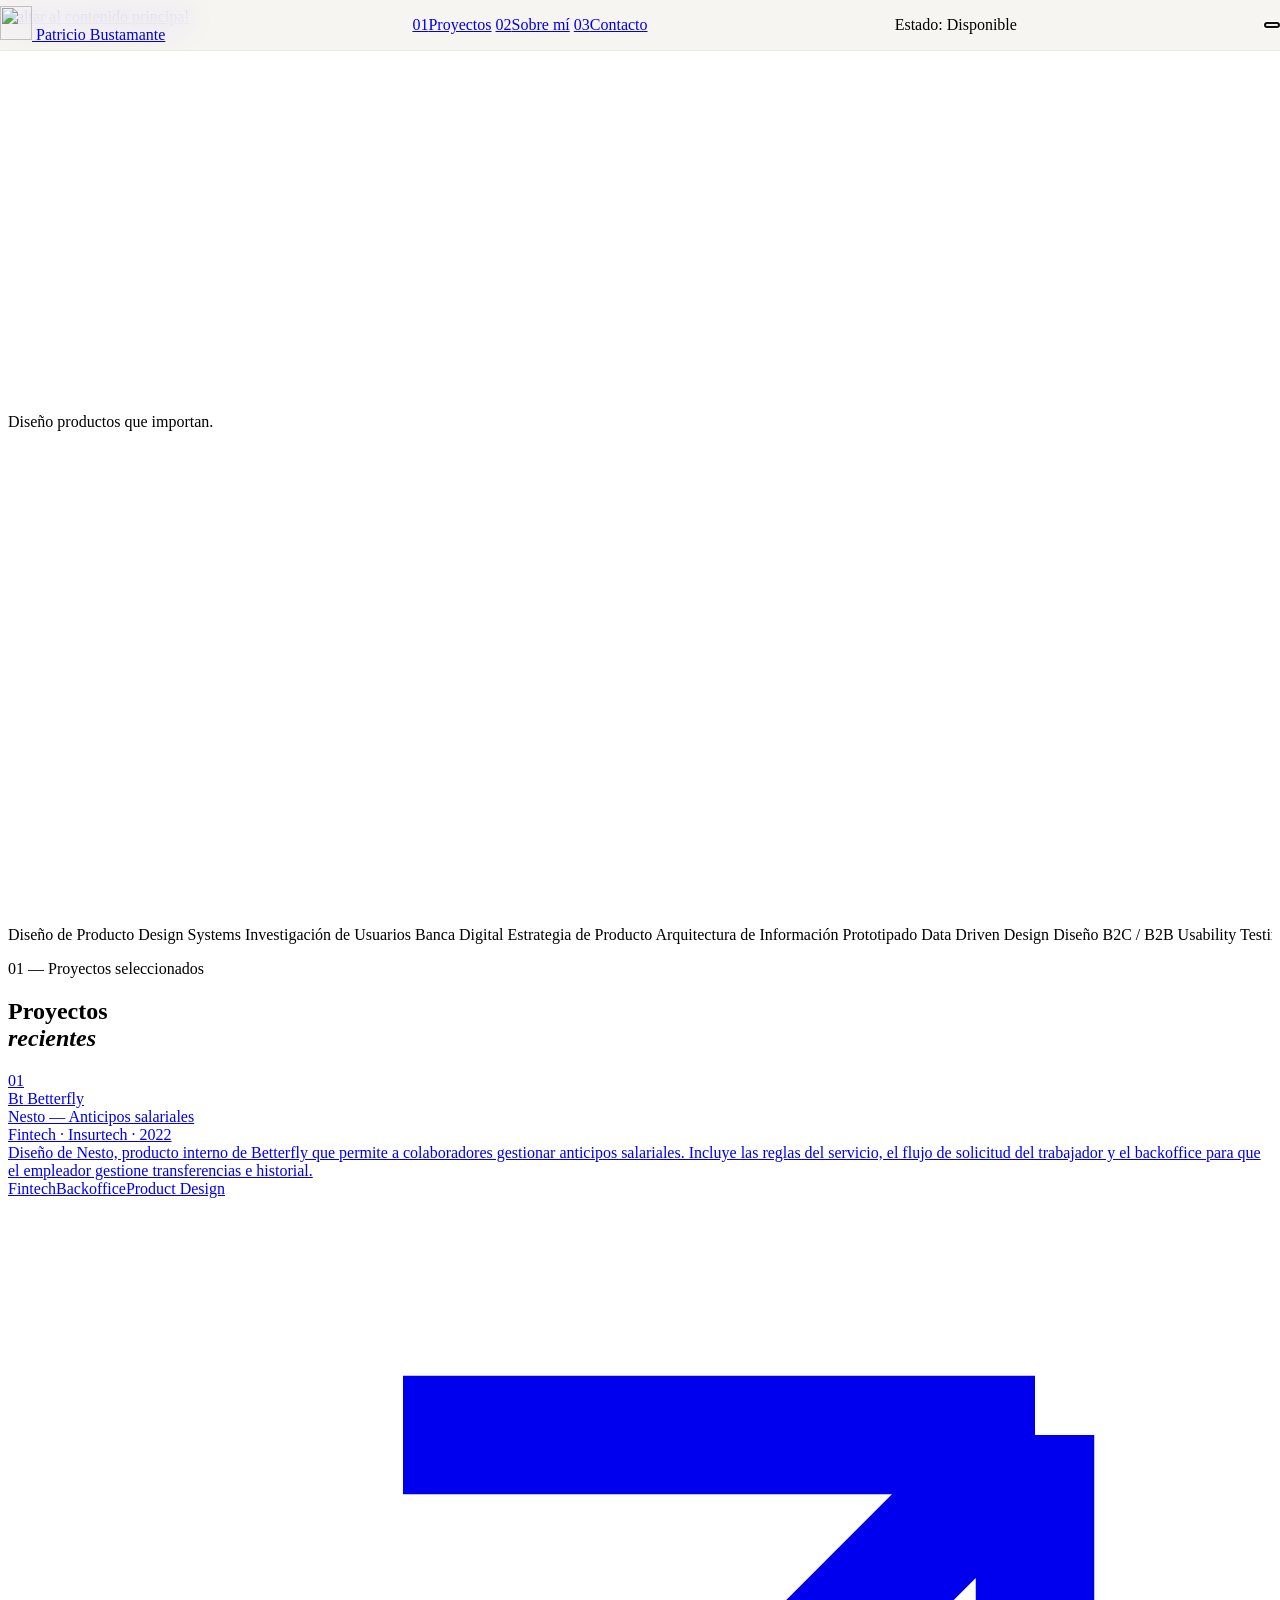
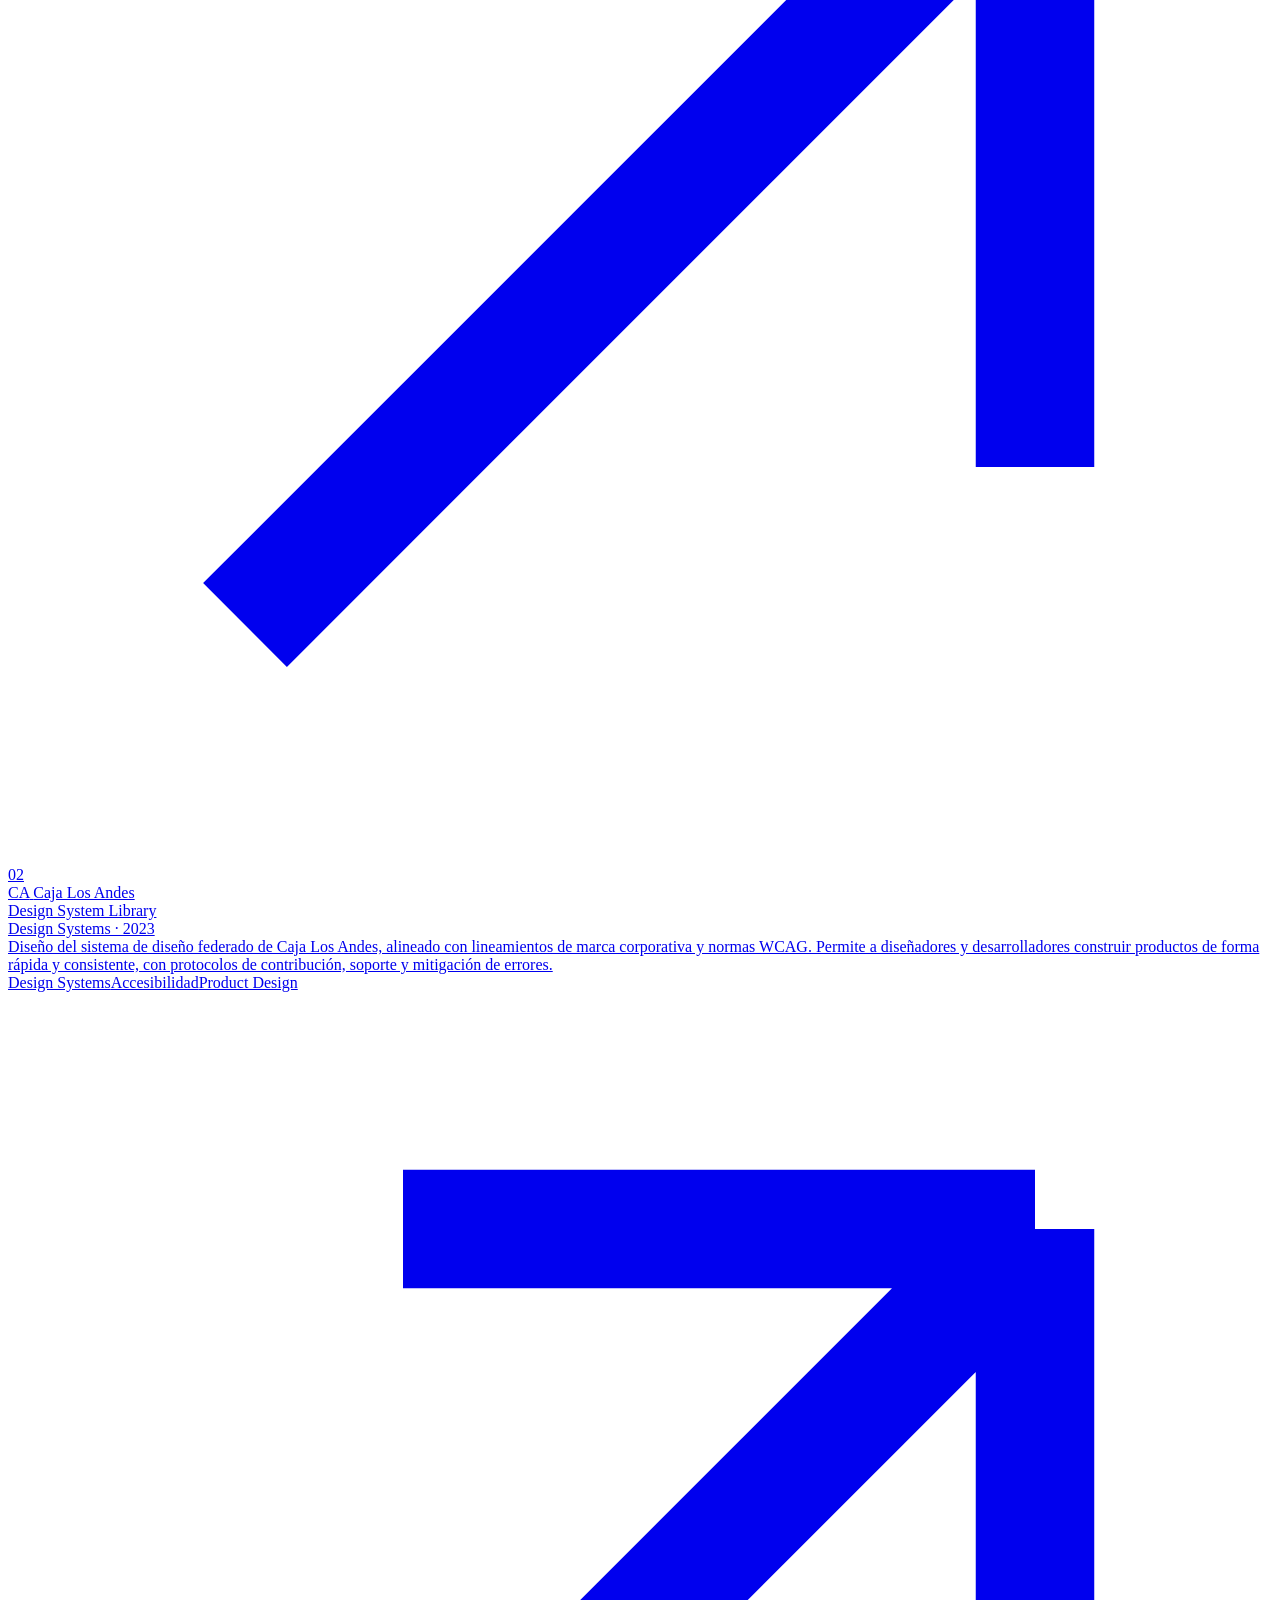
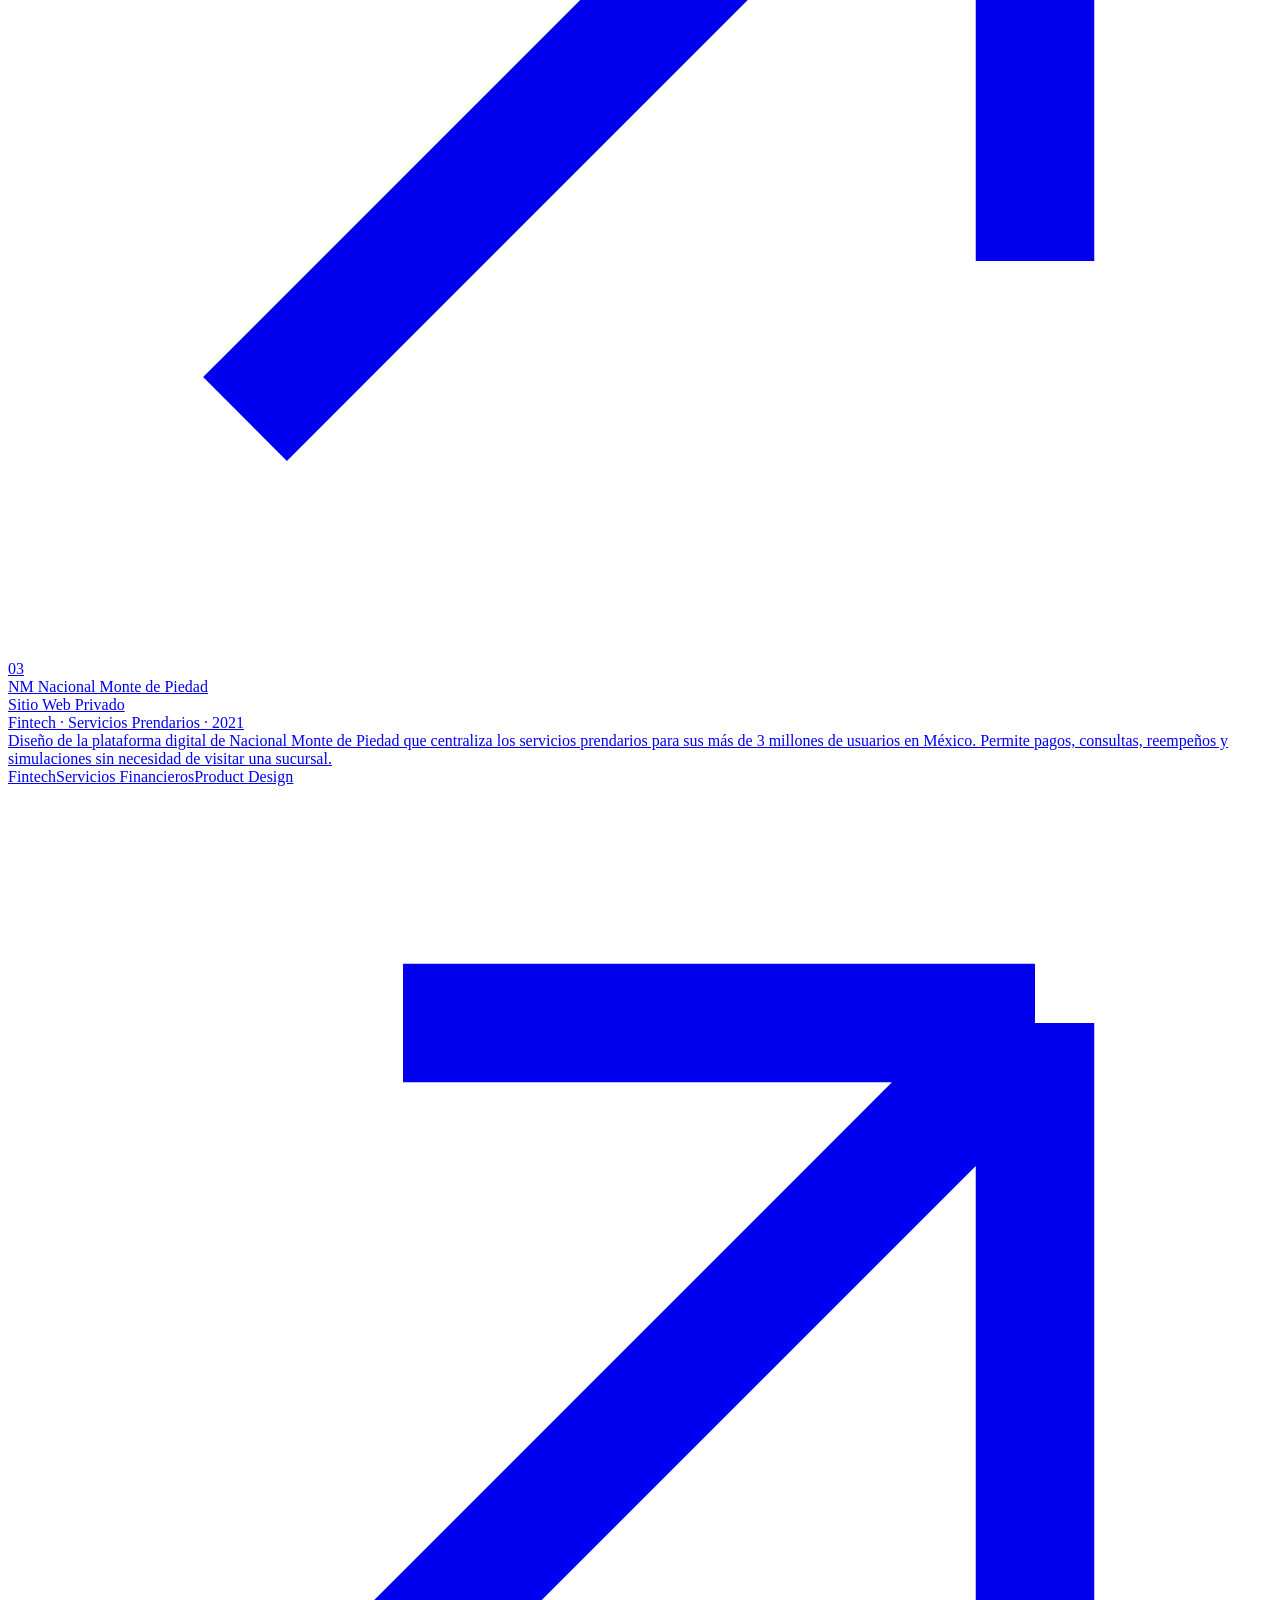
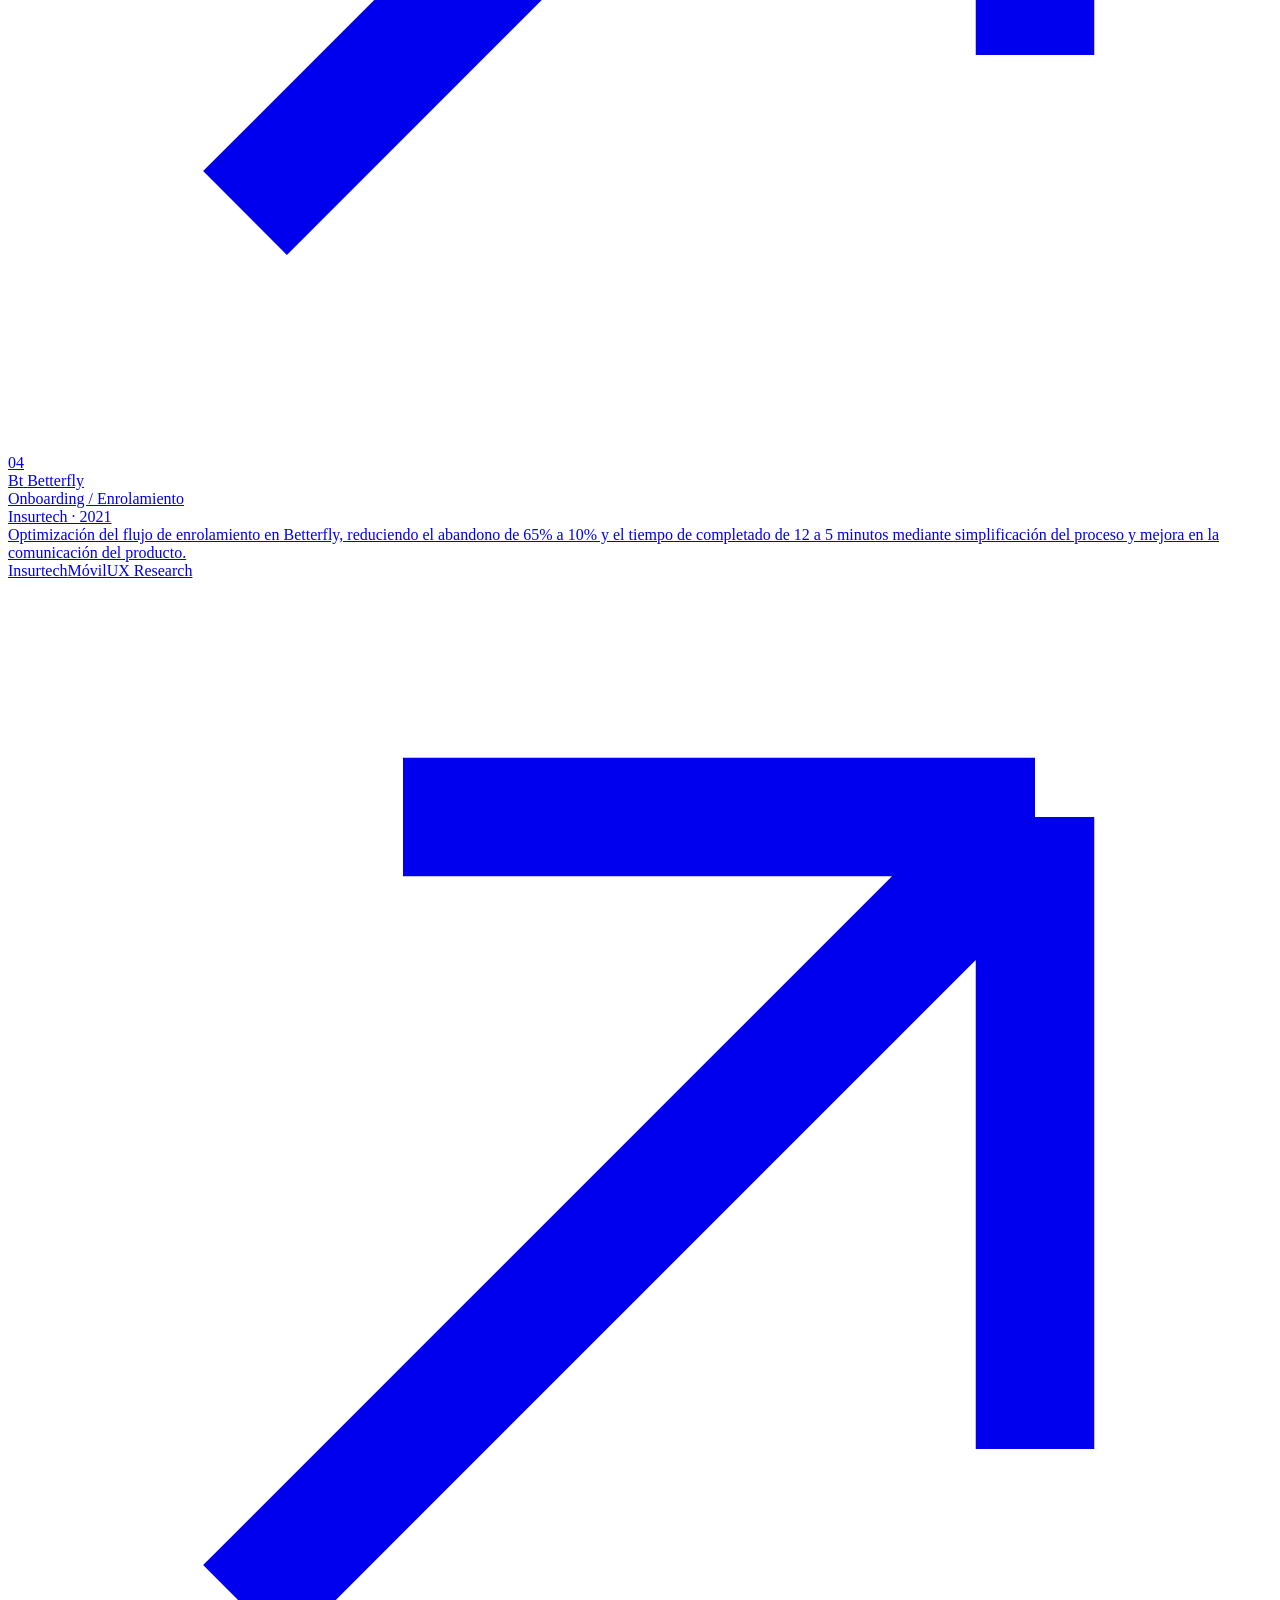
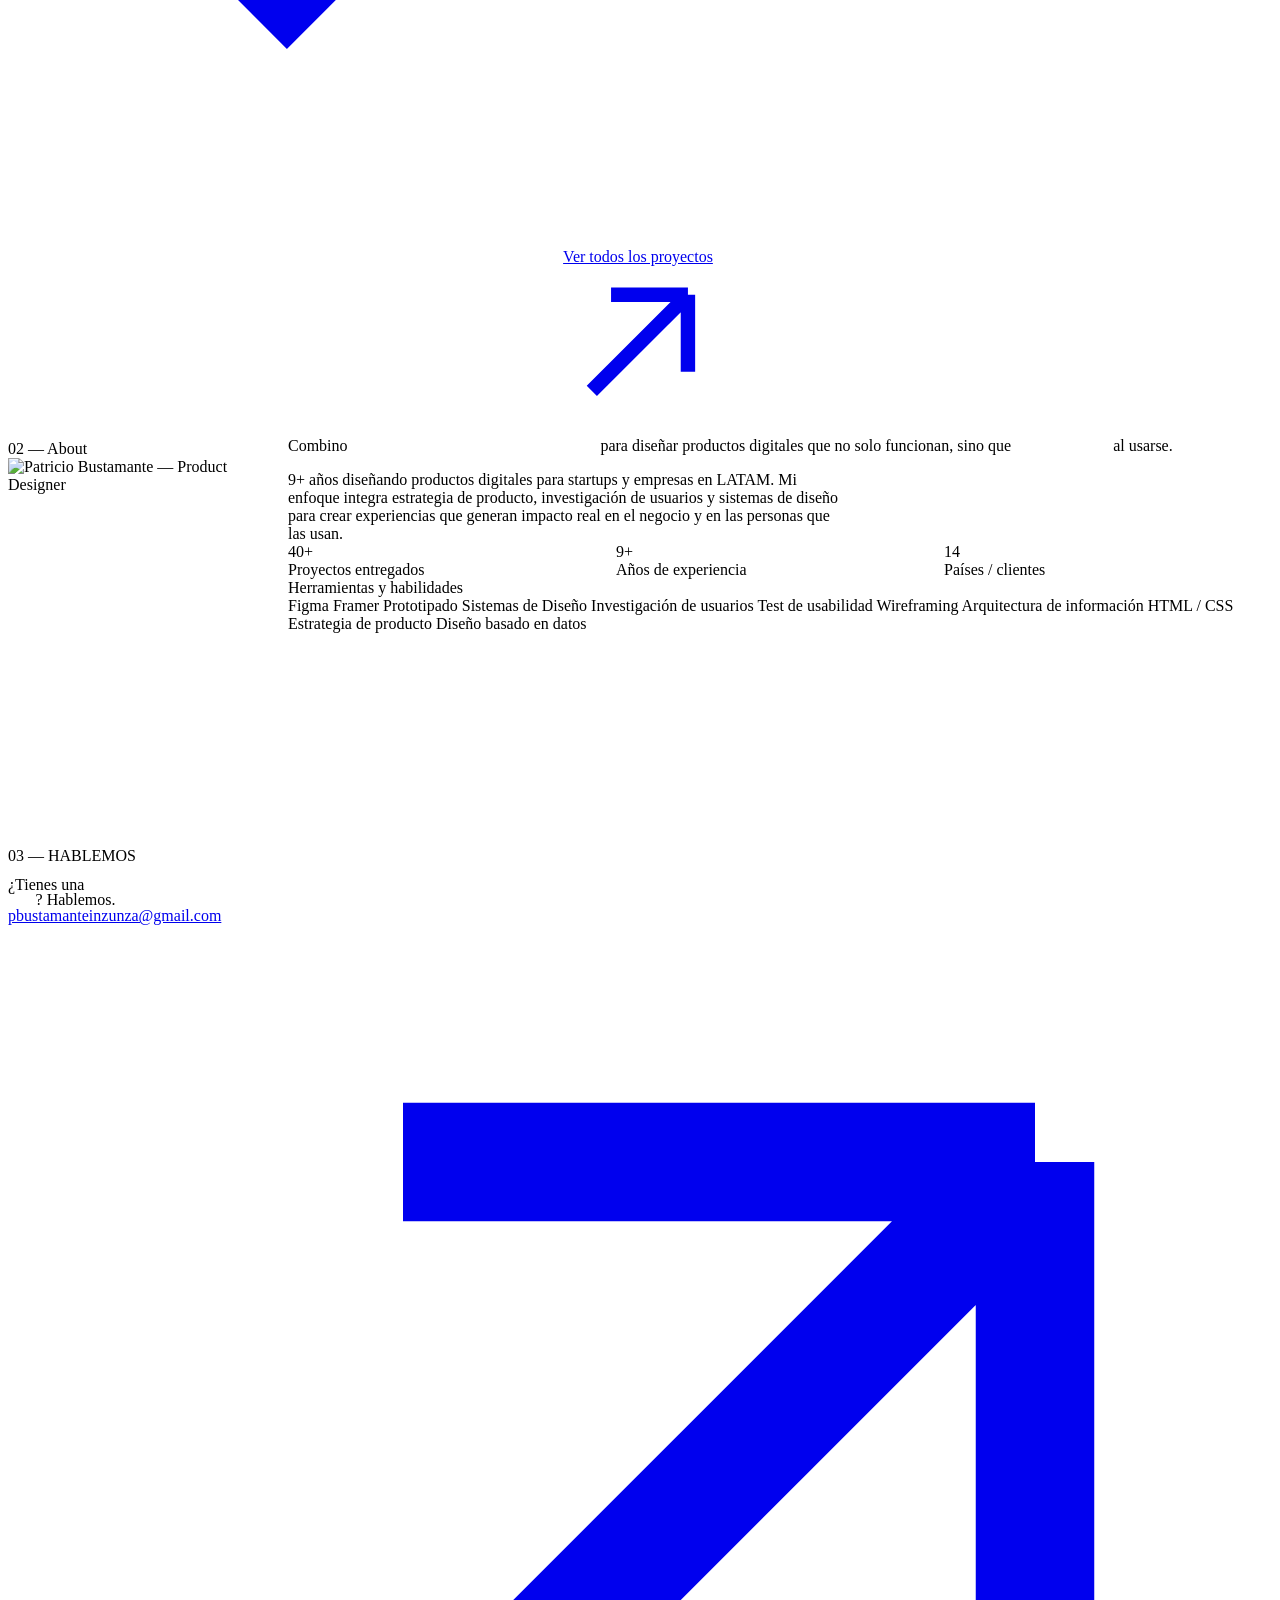
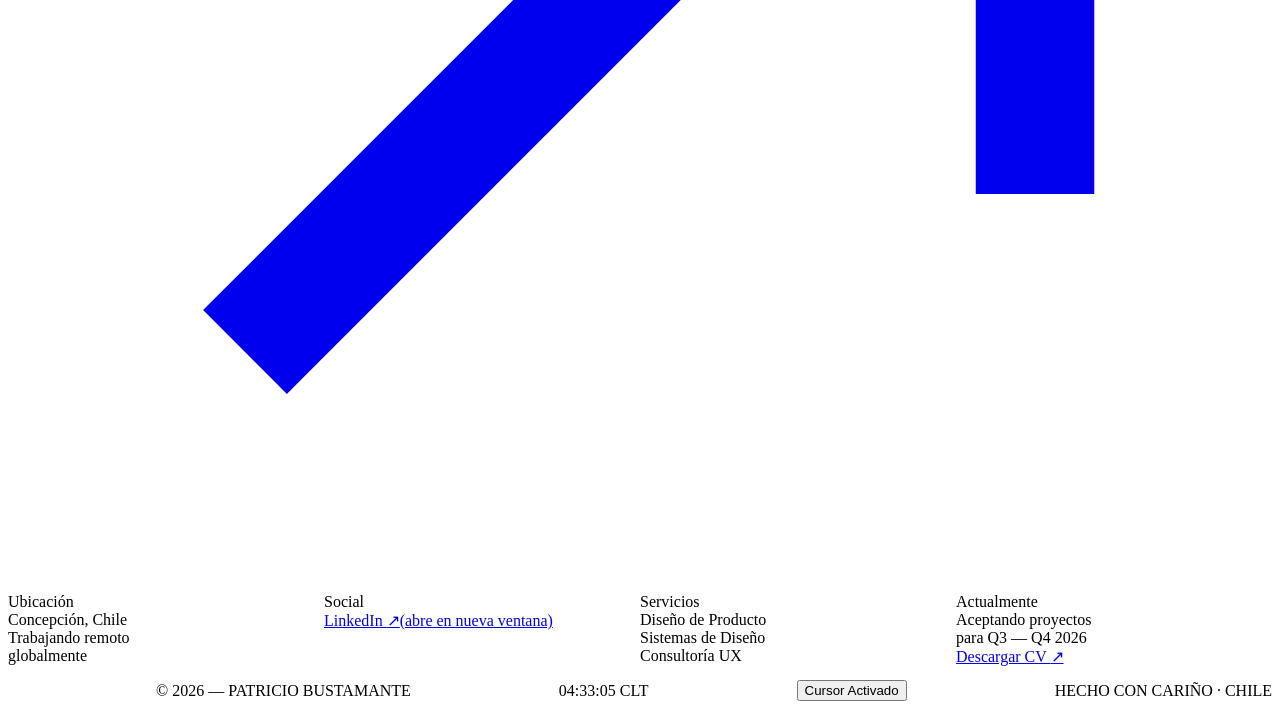
==== commit a57cc5d5: "add-analitis" ====
--- a/index.html
+++ b/index.html
@@ -31,6 +31,7 @@
 <link rel="preload" href="assets/isotipo-personal.svg" as="image" type="image/svg+xml">
 <script src="js/projects-data.js" defer></script>
 <script src="js/bundle.js" defer></script>
+<script src="js/analytics.js" defer></script>
 </head>
 <body>
 
--- a/design-system/css/organisms.css
+++ b/design-system/css/organisms.css
@@ -1077,22 +1077,27 @@
 
 /* ── Info del proyecto · grid de 4 datos ── */
 .pj-info {
-  margin-top: var(--space-6);
+  margin-top: var(--space-8);
 }
 .pj-info-grid {
   display: grid;
-  grid-template-columns: repeat(auto-fit, minmax(140px, 1fr));
+  grid-template-columns: repeat(2, 1fr);
   gap: 1px;
   background: var(--color-line);
   border-top: 1px solid var(--color-line);
   border-bottom: 1px solid var(--color-line);
 }
+@media (min-width: 600px) {
+  .pj-info-grid {
+    grid-template-columns: repeat(4, 1fr);
+  }
+}
 .pj-info-item {
   background: var(--color-bg);
   padding: var(--space-3) var(--space-3) var(--space-4);
   display: flex;
   flex-direction: column;
-  gap: var(--space-1);
+  gap: var(--space-2);
 }
 .pj-info-label {
   font-family: var(--font-mono);
@@ -1105,6 +1110,7 @@
   font-size: var(--text-base);
   color: var(--color-ink);
   font-weight: var(--weight-medium);
+  line-height: 1.3;
 }
 
 /* ── pj-body · contenedor de bloques numerados ── */
--- a/design-system/css/layout.css
+++ b/design-system/css/layout.css
@@ -0,0 +1,266 @@
+/* ============================================
+   LAYOUT · Atomic Design — templates + responsive
+   ----------------------------------------------
+   Estructura de página y comportamiento adaptativo.
+   Última capa de la cascada: ajusta organisms,
+   molecules y atoms en cada breakpoint.
+   Breakpoints alineados a la grilla de 8px.
+   ============================================ */
+
+/* ===== Template base ===== */
+section {
+  padding: var(--section-py) var(--container-px);
+}
+
+/* ============================================
+   RESPONSIVE
+   ============================================ */
+
+/* ----- ≤ 1024px · tablet ----- */
+@media (max-width: 1024px) {
+  .project {
+    grid-template-columns: var(--space-6) 1fr var(--space-20) var(--space-6);
+    gap: var(--space-3);
+  }
+  .project-desc { display: none; }
+}
+
+/* ----- ≤ 768px · mobile ----- */
+@media (max-width: 768px) {
+  /* Cursor del sistema en táctil */
+  body { cursor: auto; }
+  a, button { cursor: pointer; }
+  .cursor-dot { display: none; }
+
+  /* Header: superficie sólida translúcida, sin blend mode */
+  .nav {
+    padding: var(--space-2) var(--container-px-mobile);
+    background: rgba(244, 241, 236, 0.85);
+  }
+  .nav-logo-text { display: none; }
+  .nav-status { display: none; }
+  .nav-toggle { display: flex; }
+
+  /* Logo táctil 44×44 (excepción WCAG) */
+  .nav-logo {
+    min-width: 44px;
+    min-height: 44px;
+    padding: var(--space-1);
+    margin-left: calc(var(--space-1) * -1);
+    justify-content: center;
+    align-items: center;
+  }
+  .nav-logo-mark { height: var(--space-3); }   /* 24px */
+  .nav-toggle { margin-right: calc(var(--space-1) * -1); }
+
+  /* Menú overlay a pantalla completa */
+  body.menu-open { overflow: hidden; }
+  body.menu-open .nav {
+    background: transparent;
+    -webkit-backdrop-filter: none;
+    backdrop-filter: none;
+    border-bottom-color: transparent;
+    color: var(--color-ink-on-dark);
+  }
+  .nav-links {
+    position: fixed;
+    inset: 0;
+    background: var(--color-bg-inverted);
+    color: var(--color-ink-on-dark);
+    display: flex;
+    flex-direction: column;
+    align-items: flex-start;
+    justify-content: center;
+    gap: var(--space-3);
+    padding: var(--space-12) var(--container-px-mobile) var(--space-6);
+    font-family: var(--font-display);
+    font-style: italic;
+    font-weight: var(--weight-light);
+    font-size: clamp(40px, 13vw, 88px);
+    line-height: 1;
+    letter-spacing: var(--tracking-tight);
+    text-transform: none;
+    z-index: calc(var(--z-nav) + 1);
+    opacity: 0;
+    pointer-events: none;
+    visibility: hidden;
+    transform: translateY(calc(var(--space-1) * -1));
+    transition:
+      opacity var(--duration-slow) var(--ease-out-expo),
+      transform var(--duration-slow) var(--ease-out-expo),
+      visibility 0s var(--duration-slow);
+  }
+  body.menu-open .nav-links {
+    opacity: 1;
+    pointer-events: auto;
+    visibility: visible;
+    transform: translateY(0);
+    transition:
+      opacity var(--duration-slow) var(--ease-out-expo),
+      transform var(--duration-slow) var(--ease-out-expo),
+      visibility 0s;
+  }
+  .nav-links a {
+    position: relative;
+    padding: 0;
+    color: inherit;
+  }
+  .nav-links a::after { display: none; }
+  .nav-links a.is-active { color: var(--color-accent); }
+  .nav-links a .nav-num {
+    display: inline-block;
+    font-family: var(--font-mono);
+    font-style: normal;
+    font-size: var(--text-xs);
+    color: var(--color-ink-on-dark-mute);
+    margin-right: var(--space-2);
+    vertical-align: super;
+    letter-spacing: var(--tracking-widest);
+  }
+
+  /* Hero */
+  .hero { padding: 0 var(--container-px-mobile); }
+  .hero-mark {
+    width: clamp(260px, 82vw, 420px);
+    right: -16vw;
+    animation-name: heroMarkInMobile;
+  }
+  .hero-meta-right::before { display: none; }
+  .hero-bottom {
+    grid-template-columns: 1fr;
+    gap: var(--space-3);
+  }
+  .scroll-cue { display: none; }
+  .hero-meta-right { text-align: left; }
+
+  /* Secciones */
+  section { padding: var(--section-py-mobile) var(--container-px-mobile); }
+
+  .page-hero {
+    padding: calc(var(--space-15) + var(--space-6)) var(--container-px-mobile) var(--space-6);
+  }
+  .page-hero-layout {
+    grid-template-columns: 1fr;
+    gap: var(--space-3);
+  }
+  .page-hero-meta { text-align: left; max-width: none; }
+  .projects-section.with-padding {
+    padding-left: var(--container-px-mobile);
+    padding-right: var(--container-px-mobile);
+  }
+
+  .section-header {
+    flex-direction: column;
+    align-items: flex-start;
+    gap: var(--space-2);
+    margin-bottom: var(--space-6);
+  }
+  .section-title { text-align: left; }
+
+  .marquee-item { font-size: var(--text-2xl); }
+  .marquee-item.mono { font-size: var(--text-xs); }
+
+  /* Project rows colapsan a una columna */
+  .project {
+    grid-template-columns: 1fr;
+    gap: var(--space-1);
+    padding: var(--space-3) 0;
+  }
+  .project:hover { padding: var(--space-3) 0; }
+  .project-num { font-size: var(--text-2xs); }
+  .project-title { font-size: var(--text-2xl); }
+  .project-subtitle { display: none; }
+  .project-arrow { display: none; }
+  .project-preview { display: none; }
+  .project:hover .project-title { transform: none; }
+
+  /* About */
+  .about { padding: var(--section-py-mobile) var(--container-px-mobile); }
+  .about-layout {
+    grid-template-columns: 1fr;
+    gap: var(--space-5);
+  }
+  .about-sidebar { position: static; }
+  .about-photo-placeholder { max-width: 200px; }   /* 25 × 8 */
+  .stats-grid {
+    grid-template-columns: repeat(3, 1fr);
+    gap: var(--space-3);
+  }
+  .skills-list { gap: var(--space-h); }
+  .skill-pill {
+    font-size: var(--text-2xs);
+    padding: var(--space-h) var(--space-2);
+  }
+
+  /* Timeline a una columna */
+  .timeline-item {
+    grid-template-columns: 1fr;
+    gap: var(--space-1);
+    padding: var(--space-3) 0;
+  }
+  .timeline-location { text-align: left; }
+  .timeline-detail { max-width: none; }
+
+  /* Contact */
+  .contact {
+    padding: var(--section-py-mobile) var(--container-px-mobile) var(--space-8);
+  }
+  .contact-grid {
+    grid-template-columns: 1fr 1fr;
+    gap: var(--space-4) var(--space-3);
+  }
+  .contact-arrow {
+    width: var(--space-5);
+    height: var(--space-5);
+  }
+  .contact-arrow svg {
+    width: var(--text-md);
+    height: var(--text-md);
+  }
+
+  /* Footer apilado */
+  footer {
+    padding: var(--space-3) var(--container-px-mobile);
+    flex-direction: column;
+    gap: var(--space-2);
+    text-align: center;
+  }
+
+  /* Detalle de proyecto */
+  .project-cover-section { padding: var(--space-4) var(--container-px-mobile) 0; }
+  .project-cover { aspect-ratio: 4 / 3; }
+  .project-intro {
+    grid-template-columns: 1fr;
+    gap: var(--space-6);
+    padding: var(--section-py-mobile) var(--container-px-mobile) var(--space-8);
+  }
+  .project-overview {
+    grid-template-columns: 1fr;
+    gap: var(--space-6);
+    padding: 0 var(--container-px-mobile) var(--section-py-mobile);
+  }
+  .project-outcome { padding: var(--section-py-mobile) var(--container-px-mobile); }
+  .outcome-grid { grid-template-columns: 1fr; gap: var(--space-4); }
+  .project-next { padding: var(--space-8) var(--container-px-mobile); }
+  .pj-info-grid { grid-template-columns: repeat(2, 1fr); }
+  .pj-two-col { grid-template-columns: 1fr; gap: var(--space-6); }
+  .pj-metrics-grid {
+    grid-template-columns: 1fr 1fr;
+    padding: 0 var(--container-px-mobile) var(--section-py-mobile);
+  }
+}
+
+/* ----- ≤ 480px · móvil pequeño ----- */
+@media (max-width: 480px) {
+  .stats-grid {
+    grid-template-columns: 1fr;
+    gap: var(--space-3);
+  }
+  .contact-grid {
+    grid-template-columns: 1fr;
+    gap: var(--space-3);
+  }
+  .project-meta-grid { grid-template-columns: 1fr; }
+  .pj-info-grid { grid-template-columns: repeat(2, 1fr); }
+  .pj-metrics-grid { grid-template-columns: 1fr; }
+}
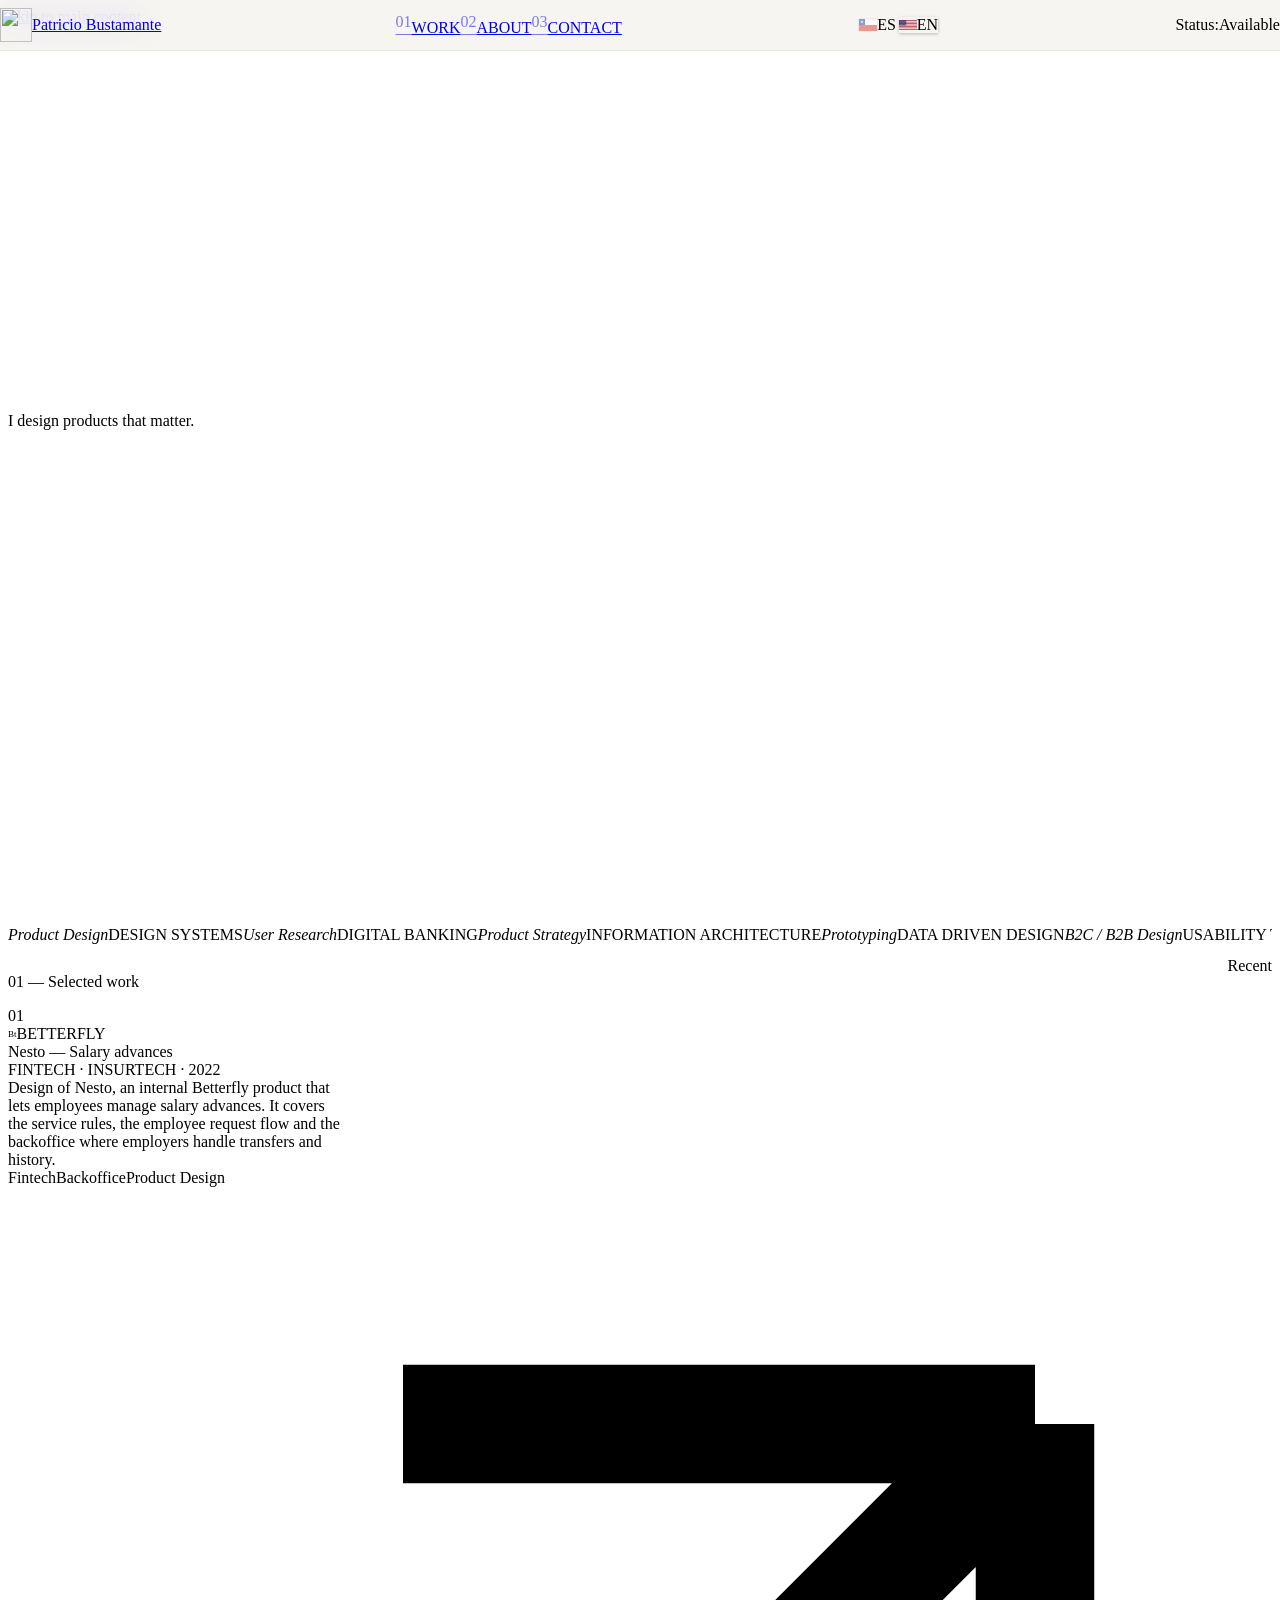
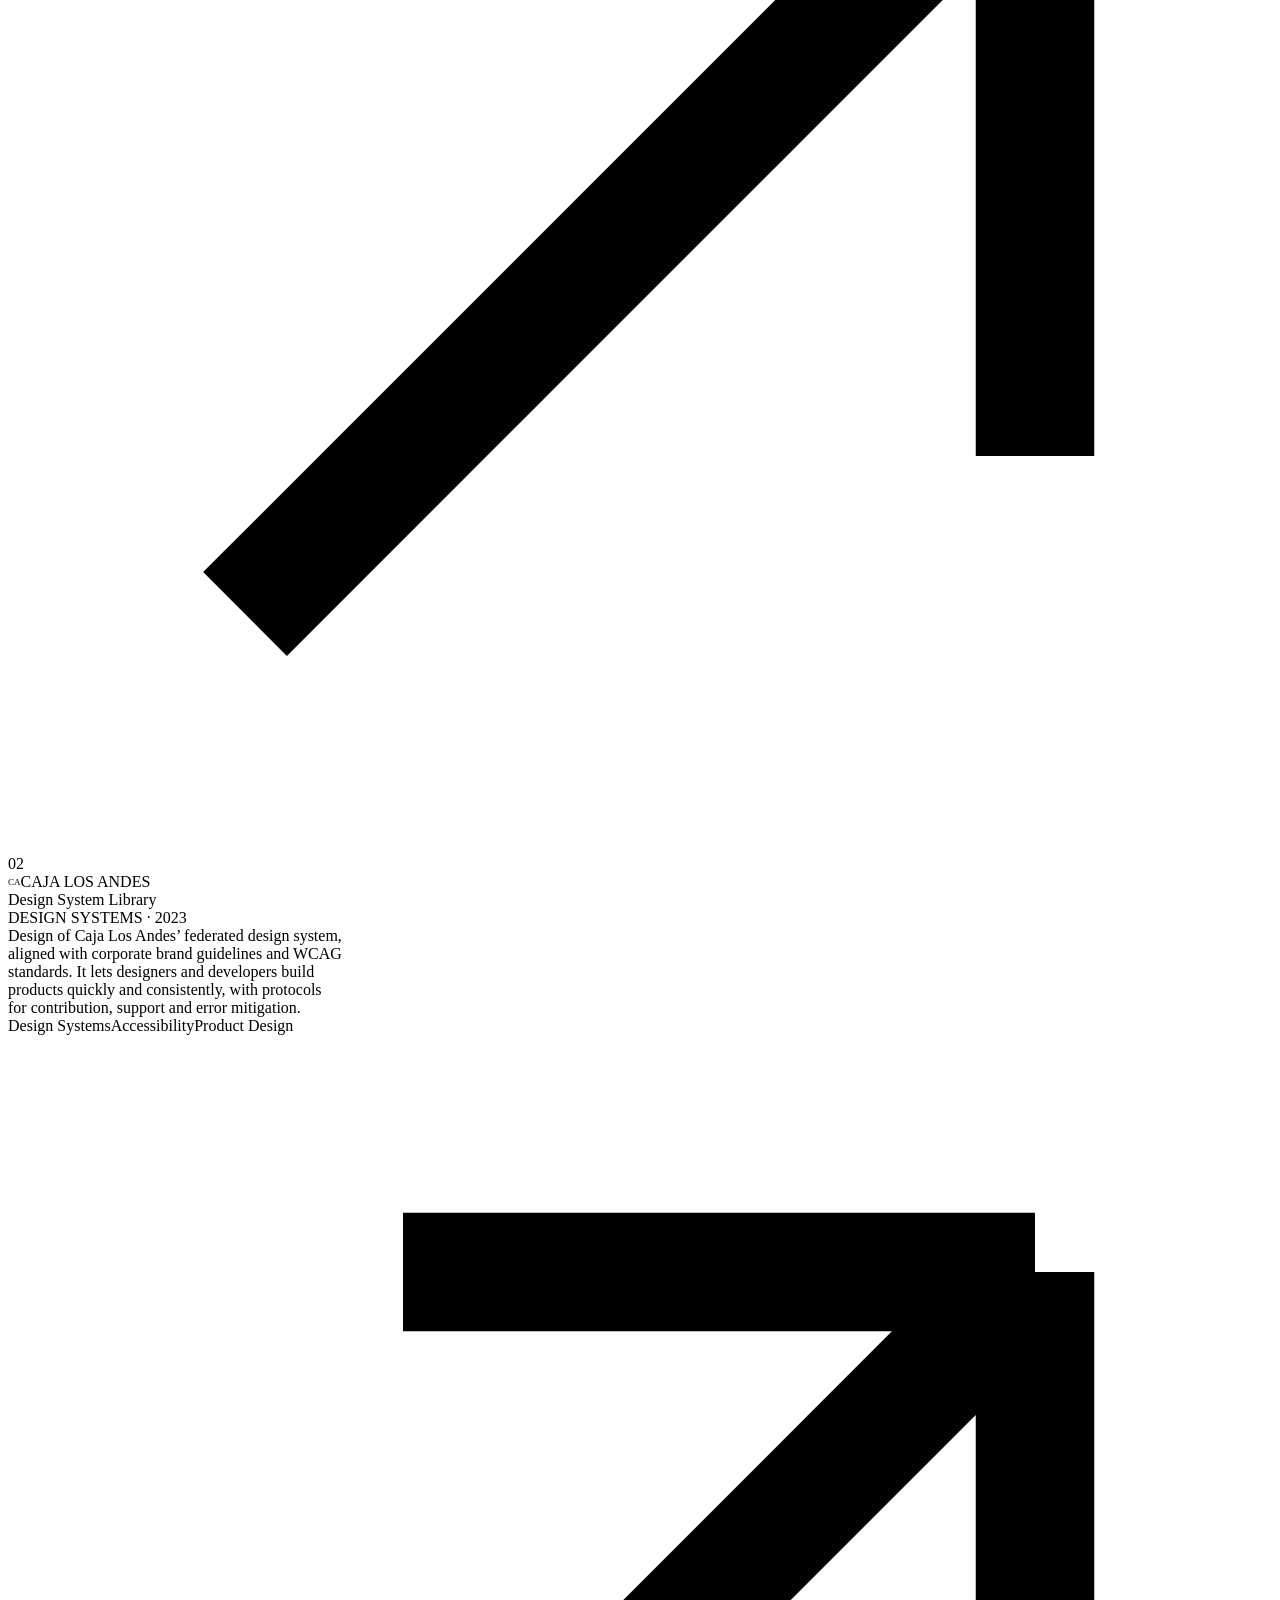
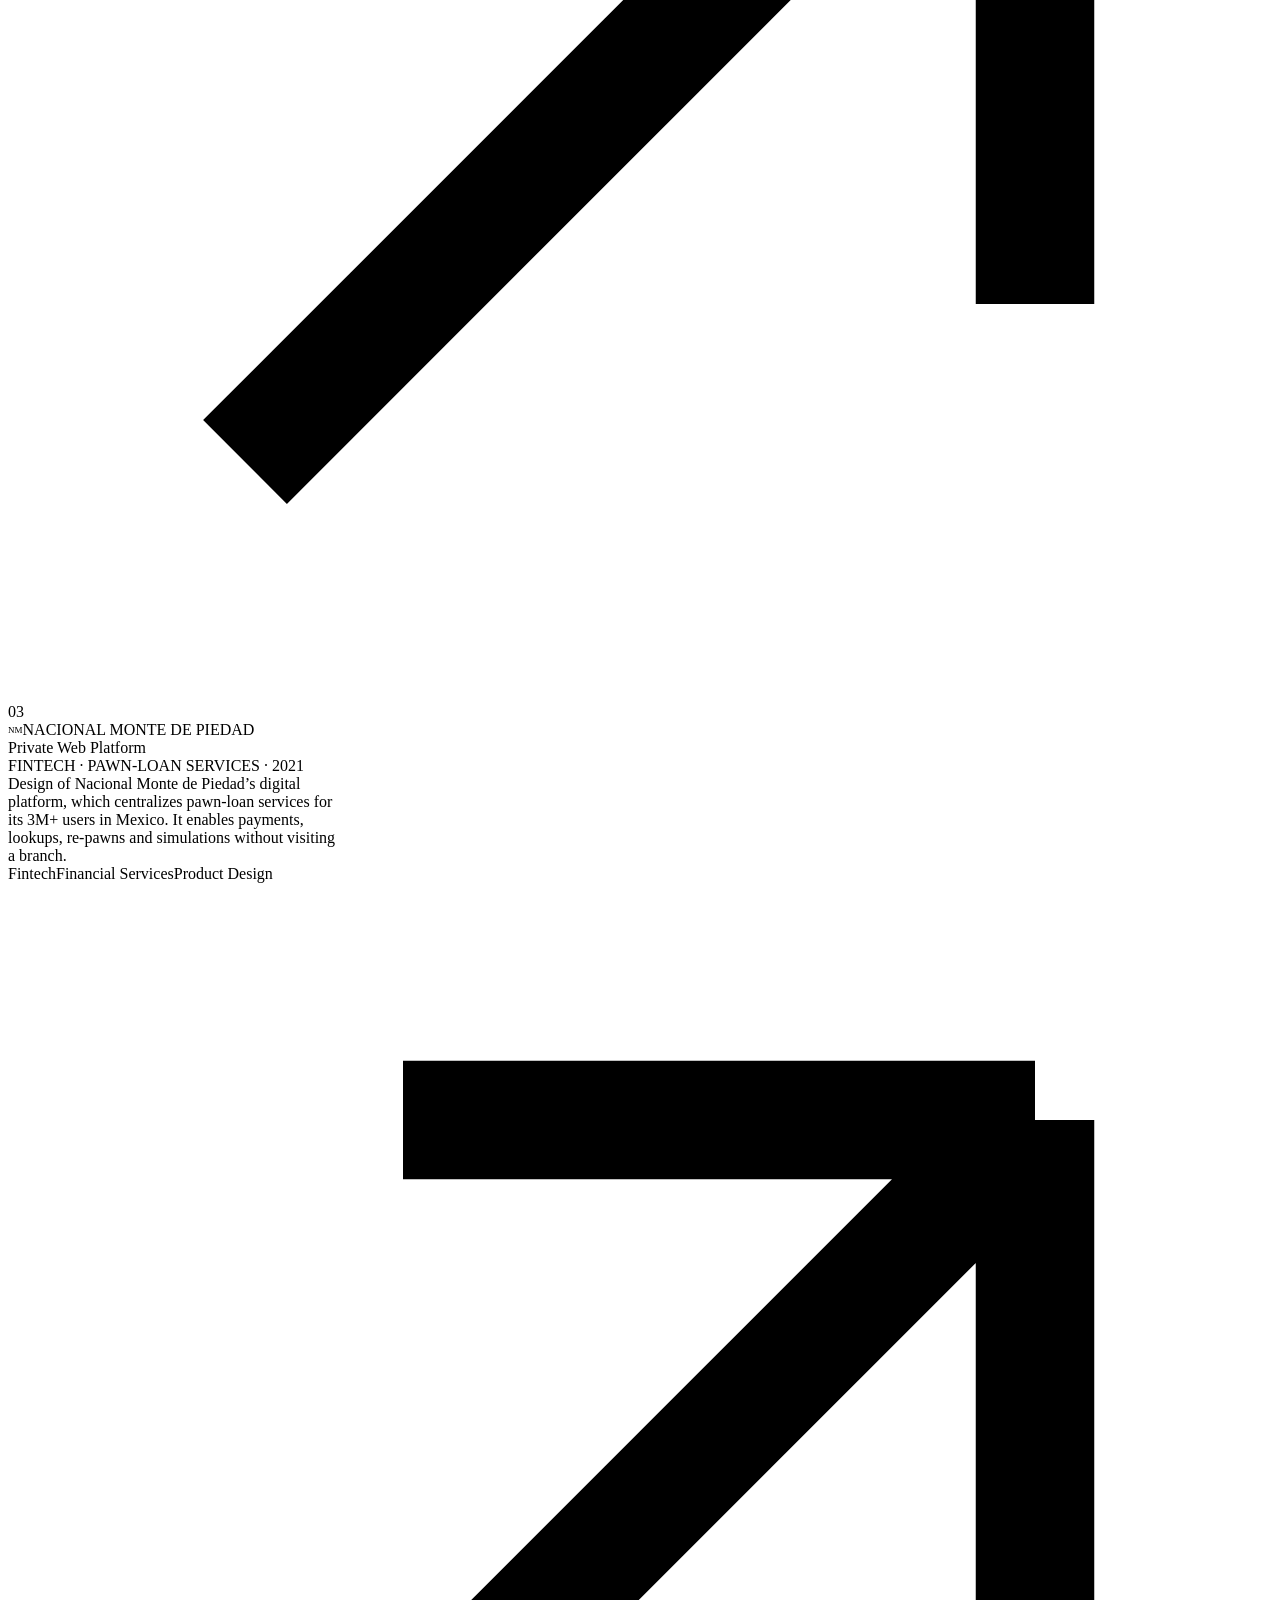
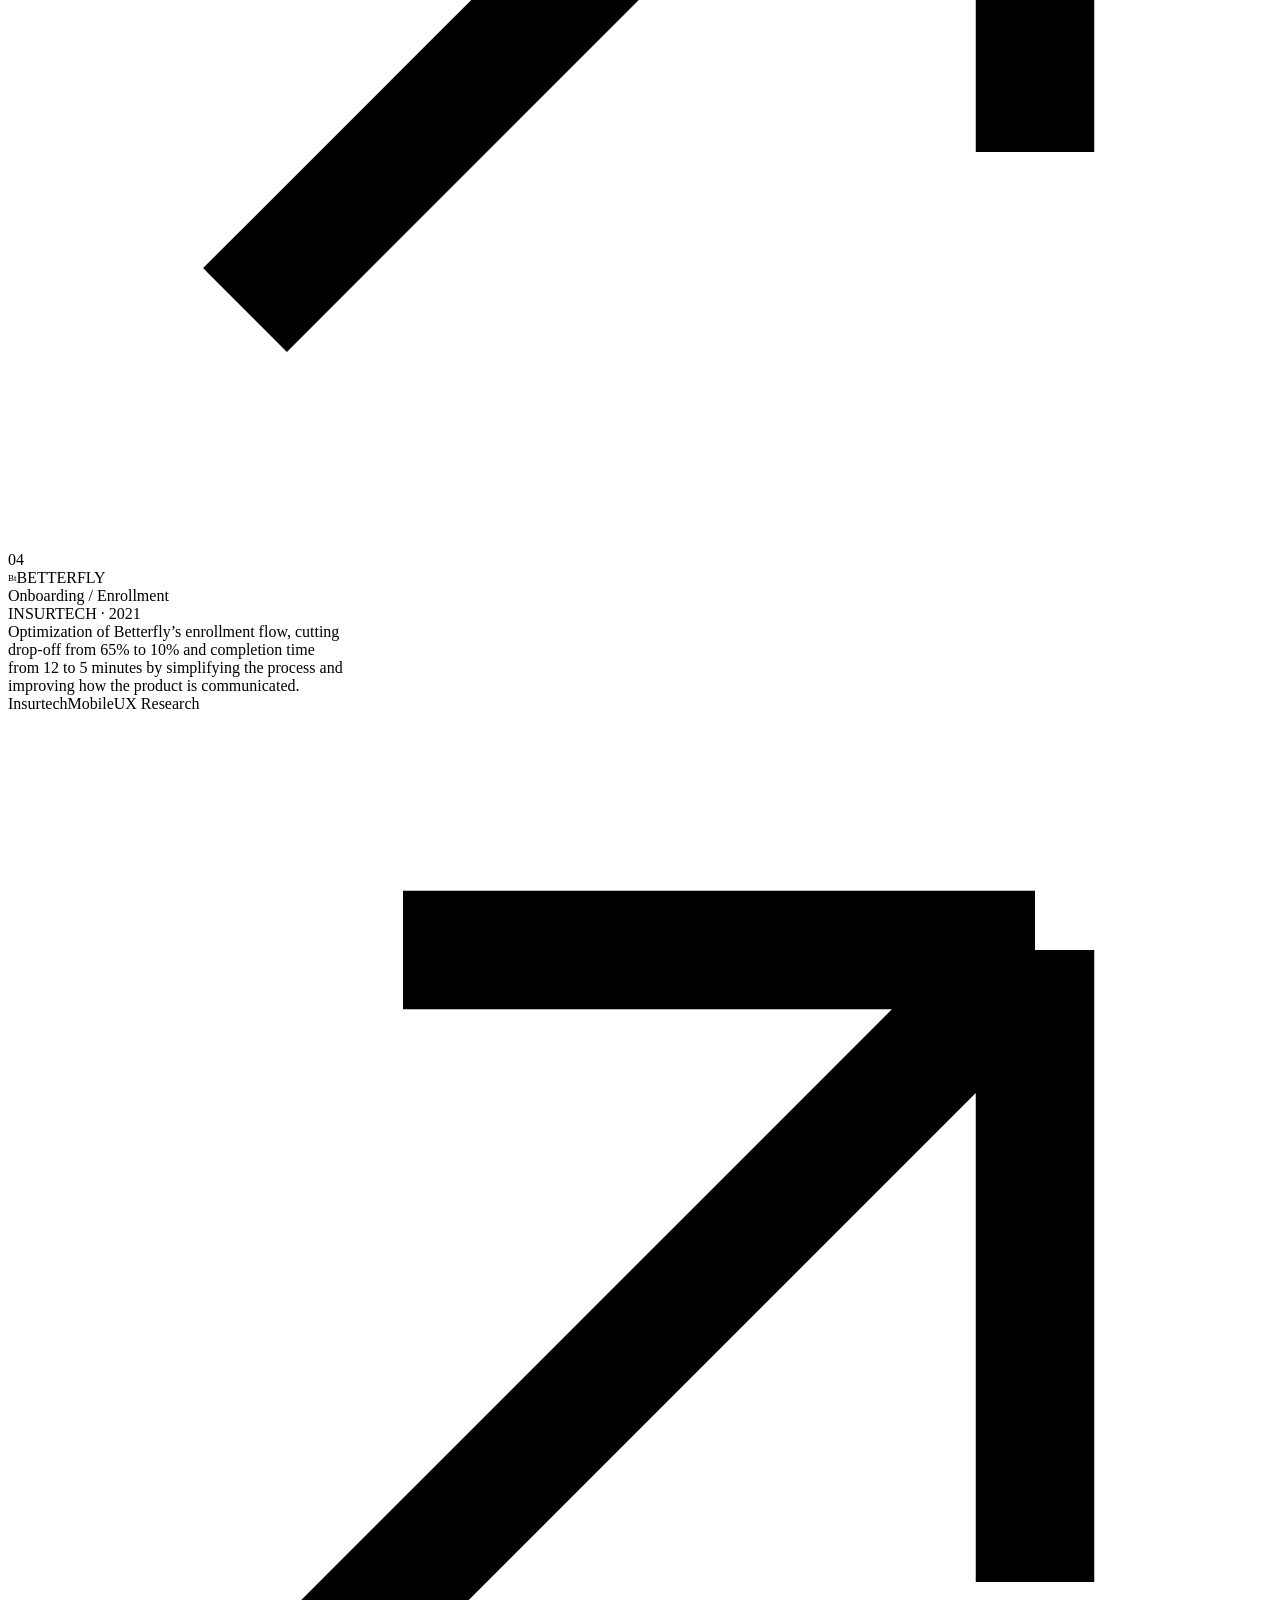
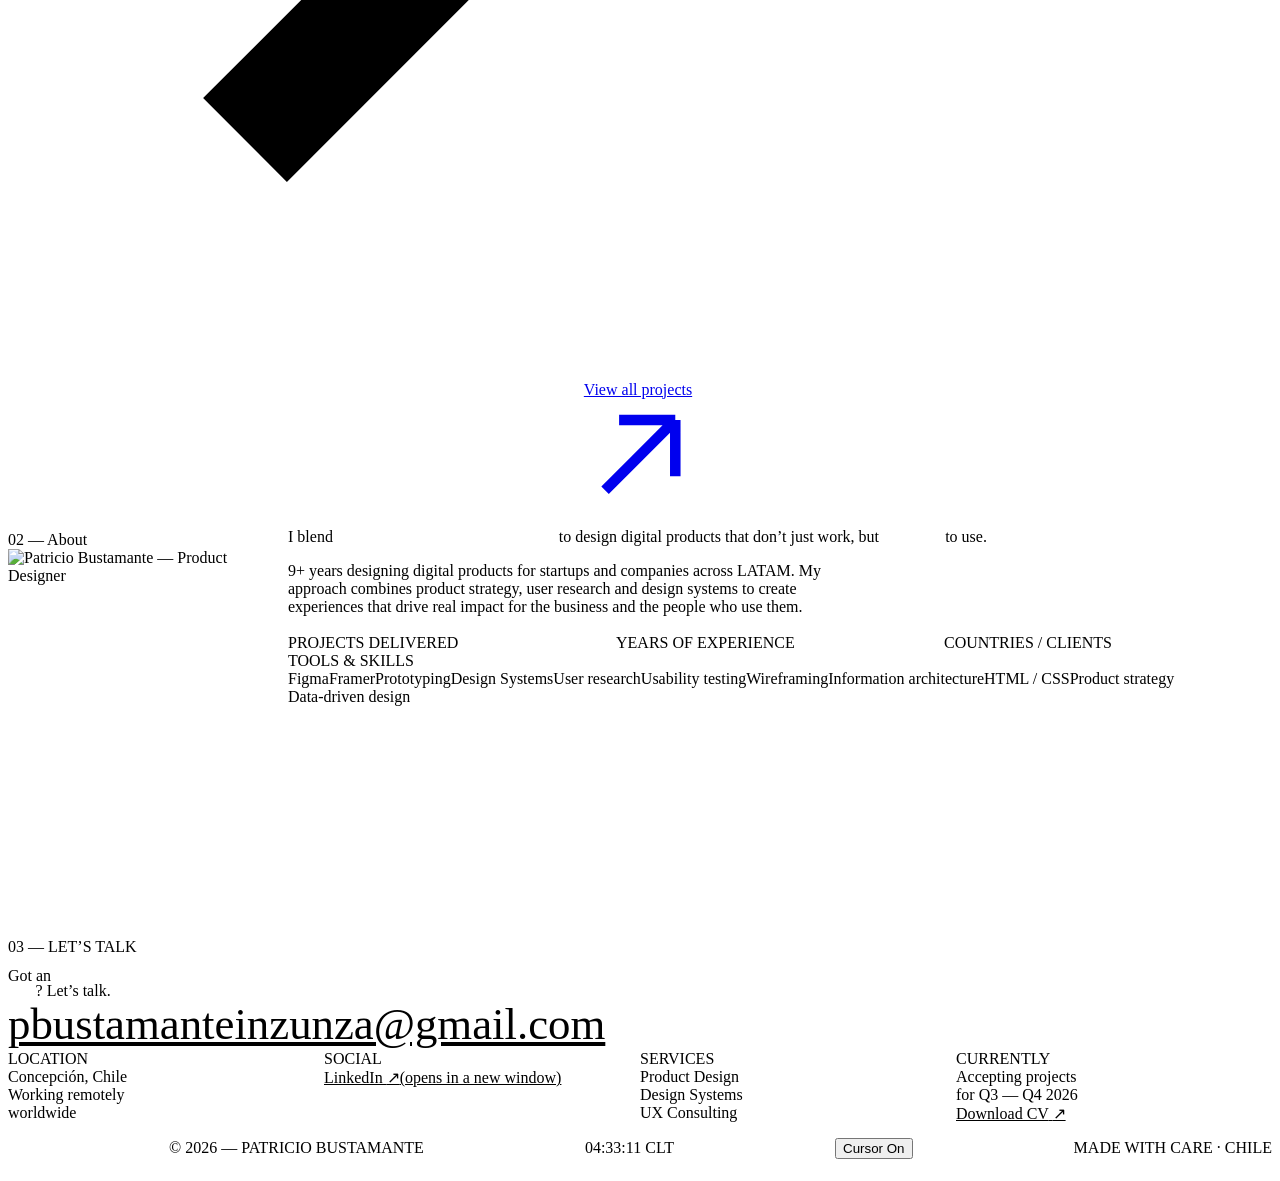
==== commit 515ae59f: "add-change language and linkedin" ====
--- a/index.html
+++ b/index.html
@@ -4,14 +4,14 @@
 <meta charset="UTF-8">
 <meta name="viewport" content="width=device-width, initial-scale=1.0, maximum-scale=1.0, user-scalable=no">
 <link rel="icon" type="image/svg+xml" href="assets/isotipo-personal.svg">
-<title>Patricio Bustamante — Diseñador de Producto</title>
-<meta name="description" content="Diseñador de Producto enfocado en crear experiencias digitales con propósito. UX/UI, sistemas de diseño y estrategia de producto.">
+<title data-i18n="meta.homeTitle">Patricio Bustamante — Diseñador de Producto</title>
+<meta name="description" data-i18n-attr="content:meta.homeDesc" content="Diseñador de Producto enfocado en crear experiencias digitales con propósito. UX/UI, sistemas de diseño y estrategia de producto.">
 <meta name="keywords" content="Diseñador de Producto, UX, UI, Sistemas de Diseño, Portafolio, Chile">
 <meta name="author" content="Patricio Bustamante">
 
 <!-- Open Graph -->
-<meta property="og:title" content="Patricio Bustamante — Diseñador de Producto">
-<meta property="og:description" content="Diseñador de Producto enfocado en crear experiencias digitales con propósito.">
+<meta property="og:title" data-i18n-attr="content:meta.homeTitle" content="Patricio Bustamante — Diseñador de Producto">
+<meta property="og:description" data-i18n-attr="content:meta.homeDesc" content="Diseñador de Producto enfocado en crear experiencias digitales con propósito.">
 <meta property="og:type" content="website">
 
 <!-- Fonts -->
@@ -35,13 +35,13 @@
 </head>
 <body>
 
-<a class="skip-link" href="#main-content">Saltar al contenido principal</a>
+<a class="skip-link" href="#main-content" data-i18n="common.skip">Saltar al contenido principal</a>
 
 <!-- Cursor -->
 <div class="cursor-dot" id="cursor" aria-hidden="true"></div>
 
 <!-- Loader -->
-<div class="loader" id="loader" role="status" aria-live="polite" aria-label="Cargando sitio">
+<div class="loader" id="loader" role="status" aria-live="polite" aria-label="Cargando sitio" data-i18n-attr="aria-label:common.loading">
   <svg class="loader-logo" viewBox="0 0 600 600" fill="none" xmlns="http://www.w3.org/2000/svg">
     <path d="M509.62 532.77C545.17 513.5 577 489.71 596.05 454C596.05 449.33 557.95 407.92 505.35 406.04C453.8 459.94 420.22 455.14 350.45 454.94C335.2 455.42 319.59 454.56 304.26 454.98H285.13V557.62H322.3V557.55C385.22 557.21 452.64 564.87 509.63 532.77H509.62Z" fill="url(#loaderGrad1)" transform="translate(-148, -105)"/>
     <path d="M731.15 449.71C720.14 406.95 696.2 368.47 662.77 339.1C655.78 331.94 647 324.92 636.87 318.66C636.77 318.54 636.6 318.44 636.4 318.37C635.21 317.64 634.01 316.92 632.79 316.22C632.08 315.81 631.38 315.42 630.67 315.03C630.37 312.82 630.04 310.59 629.65 308.34C627.92 298.16 625.49 288.55 622.58 279.78C604.36 207.09 553.34 150.17 485.5 121.68C451.18 105.88 404.39 103.27 365.5 105.88C301 114.37 242.34 149.27 202.8 199.98C201.63 200.38 202.32 202.94 201.2 203.38C187.64 218.1 165.87 260.63 162 279.68C157.17 294.04 153.78 306.01 151.5 323.68C148.1 349.98 148.1 351.68 148 538.38C148 605.66 148 648.3 148.1 675.39V727.1H251.97V675.39C252.13 647.56 252.2 603.53 252.31 533.78C252.36 498.66 252.43 463.53 252.59 428.41C252.68 407.51 252.78 386.61 253.05 365.7C253.3 345.87 254.51 327.22 261.69 308.57C271.24 283.74 285.71 261.87 305.63 244.26C333.76 219.39 371.2 207.43 408.55 210.13C417.74 210.79 426.98 212.21 435.81 214.88C452.72 220.53 469.18 228.96 482.44 241C493.53 251.07 504.75 263.03 511.72 276.42C512.06 277.08 513 278.34 513 279.08H344.63V285.26H344.7V380.06C344.7 380.06 385.41 380.06 385.41 380.04C397.63 380.11 413.5 380.15 433.99 380.18C526.69 380.18 527.93 381.56 549.49 386.18C575.52 394.35 601.71 413.72 617.49 439.68C643.08 481.79 640.94 538.94 611.03 578.33C593.09 601.97 563.52 621.24 533.28 624.58C499.82 628.27 465.26 626.21 431.69 626.18H338.29C338.29 626.18 338.23 626.19 338.2 626.21H336.61V727.09C336.61 727.09 364.79 727.09 364.79 727.07C420.14 727.23 546.53 726.24 551.49 725.37C573.48 721.34 579.48 719.1 596.79 713.17C695.31 679.42 750.81 570.33 735.43 470.56C734.34 463.51 732.91 456.55 731.15 449.7V449.71Z" fill="url(#loaderGrad2)" transform="translate(-148, -105)"/>
@@ -66,9 +66,9 @@
 
 <!-- Hero -->
 <section class="hero" aria-labelledby="hero-title">
-  <div class="hero-eyebrow">Diseñador de Producto — Chile</div>
-
-  <h1 class="hero-title" id="hero-title">
+  <div class="hero-eyebrow" data-i18n="home.heroEyebrow">Diseñador de Producto — Chile</div>
+
+  <h1 class="hero-title" id="hero-title" data-i18n-html="home.heroTitle">
     <span class="line" aria-hidden="true"><span class="line-inner">Diseño</span></span>
     <span class="line" aria-hidden="true"><span class="line-inner">productos <em>que</em></span></span>
     <span class="line" aria-hidden="true"><span class="line-inner"><em>importan</em>.</span></span>
@@ -77,13 +77,18 @@
 
   <div class="hero-bottom">
     <div class="hero-intro-wrap">
-      <p class="hero-intro">
+      <p class="hero-intro" data-i18n-html="home.heroIntro">
         Soy <strong>Patricio Bustamante</strong>, product designer enfocado en crear experiencias digitales con propósito. Trabajo en la intersección de estrategia, investigación y craft visual.
       </p>
       <div class="hero-actions">
-        <a href="mailto:pbustamanteinzunza@gmail.com" class="btn btn--primary magnetic">Contáctame</a>
+        <a href="https://linkedin.com/in/patrbustamante" class="btn btn--primary magnetic" target="_blank" rel="noopener noreferrer" aria-label="LinkedIn (abre en nueva ventana)" data-i18n-attr="aria-label:home.linkedinAria">
+          <svg class="btn-icon" viewBox="0 0 24 24" fill="currentColor" focusable="false" aria-hidden="true">
+            <path d="M20.45 20.45h-3.56v-5.57c0-1.33-.02-3.04-1.85-3.04-1.85 0-2.13 1.45-2.13 2.94v5.67H9.35V9h3.41v1.56h.05c.48-.9 1.63-1.85 3.36-1.85 3.6 0 4.27 2.37 4.27 5.45v6.29zM5.34 7.43a2.06 2.06 0 1 1 0-4.12 2.06 2.06 0 0 1 0 4.12zM7.12 20.45H3.56V9h3.56v11.45zM22.22 0H1.77C.79 0 0 .77 0 1.72v20.56C0 23.23.79 24 1.77 24h20.45c.98 0 1.78-.77 1.78-1.72V1.72C24 .77 23.2 0 22.22 0z"/>
+          </svg>
+          LinkedIn
+        </a>
         <a href="https://drive.google.com/drive/folders/1GgpW7-X2UfmII-WAoxY3obS5fUp88HIr?usp=drive_link" class="btn btn--secondary magnetic" target="_blank" rel="noopener noreferrer">
-          Descargar CV
+          <span data-i18n="common.downloadCv">Descargar CV</span>
           <svg class="btn-icon" viewBox="0 0 16 16" fill="none" stroke="currentColor" stroke-width="1.5" focusable="false" aria-hidden="true">
             <path d="M8 2v8M4 7l4 4 4-4M3 13h10"/>
           </svg>
@@ -92,9 +97,9 @@
     </div>
     <div class="scroll-cue">
       <div class="scroll-cue-line"></div>
-      <span class="scroll-cue-text">Desliza</span>
-    </div>
-    <div class="hero-meta-right">
+      <span class="scroll-cue-text" data-i18n="home.scroll">Desliza</span>
+    </div>
+    <div class="hero-meta-right" data-i18n-html="home.heroMeta">
       <span>Disponibilidad</span>
       Aceptando proyectos<br>Q3 / Q4 2026
     </div>
@@ -120,46 +125,46 @@
 <!-- Marquee -->
 <div class="marquee" aria-hidden="true">
   <div class="marquee-track">
-    <span class="marquee-item">Diseño de Producto</span>
-    <span class="marquee-dot"></span>
-    <span class="marquee-item mono">Design Systems</span>
-    <span class="marquee-dot"></span>
-    <span class="marquee-item">Investigación de Usuarios</span>
-    <span class="marquee-dot"></span>
-    <span class="marquee-item mono">Banca Digital</span>
-    <span class="marquee-dot"></span>
-    <span class="marquee-item">Estrategia de Producto</span>
-    <span class="marquee-dot"></span>
-    <span class="marquee-item mono">Arquitectura de Información</span>
-    <span class="marquee-dot"></span>
-    <span class="marquee-item">Prototipado</span>
-    <span class="marquee-dot"></span>
-    <span class="marquee-item mono">Data Driven Design</span>
-    <span class="marquee-dot"></span>
-    <span class="marquee-item">Diseño B2C / B2B</span>
-    <span class="marquee-dot"></span>
-    <span class="marquee-item mono">Usability Testing</span>
+    <span class="marquee-item" data-i18n="mq.productDesign">Diseño de Producto</span>
+    <span class="marquee-dot"></span>
+    <span class="marquee-item mono" data-i18n="mq.designSystems">Design Systems</span>
+    <span class="marquee-dot"></span>
+    <span class="marquee-item" data-i18n="mq.userResearch">Investigación de Usuarios</span>
+    <span class="marquee-dot"></span>
+    <span class="marquee-item mono" data-i18n="mq.digitalBanking">Banca Digital</span>
+    <span class="marquee-dot"></span>
+    <span class="marquee-item" data-i18n="mq.productStrategy">Estrategia de Producto</span>
+    <span class="marquee-dot"></span>
+    <span class="marquee-item mono" data-i18n="mq.ia">Arquitectura de Información</span>
+    <span class="marquee-dot"></span>
+    <span class="marquee-item" data-i18n="mq.prototyping">Prototipado</span>
+    <span class="marquee-dot"></span>
+    <span class="marquee-item mono" data-i18n="mq.dataDriven">Data Driven Design</span>
+    <span class="marquee-dot"></span>
+    <span class="marquee-item" data-i18n="mq.b2c">Diseño B2C / B2B</span>
+    <span class="marquee-dot"></span>
+    <span class="marquee-item mono" data-i18n="mq.usability">Usability Testing</span>
     <span class="marquee-dot"></span>
     <!-- Duplicate for seamless loop -->
-    <span class="marquee-item">Diseño de Producto</span>
-    <span class="marquee-dot"></span>
-    <span class="marquee-item mono">Design Systems</span>
-    <span class="marquee-dot"></span>
-    <span class="marquee-item">Investigación de Usuarios</span>
-    <span class="marquee-dot"></span>
-    <span class="marquee-item mono">Banca Digital</span>
-    <span class="marquee-dot"></span>
-    <span class="marquee-item">Estrategia de Producto</span>
-    <span class="marquee-dot"></span>
-    <span class="marquee-item mono">Arquitectura de Información</span>
-    <span class="marquee-dot"></span>
-    <span class="marquee-item">Prototipado</span>
-    <span class="marquee-dot"></span>
-    <span class="marquee-item mono">Data Driven Design</span>
-    <span class="marquee-dot"></span>
-    <span class="marquee-item">Diseño B2C / B2B</span>
-    <span class="marquee-dot"></span>
-    <span class="marquee-item mono">Usability Testing</span>
+    <span class="marquee-item" data-i18n="mq.productDesign">Diseño de Producto</span>
+    <span class="marquee-dot"></span>
+    <span class="marquee-item mono" data-i18n="mq.designSystems">Design Systems</span>
+    <span class="marquee-dot"></span>
+    <span class="marquee-item" data-i18n="mq.userResearch">Investigación de Usuarios</span>
+    <span class="marquee-dot"></span>
+    <span class="marquee-item mono" data-i18n="mq.digitalBanking">Banca Digital</span>
+    <span class="marquee-dot"></span>
+    <span class="marquee-item" data-i18n="mq.productStrategy">Estrategia de Producto</span>
+    <span class="marquee-dot"></span>
+    <span class="marquee-item mono" data-i18n="mq.ia">Arquitectura de Información</span>
+    <span class="marquee-dot"></span>
+    <span class="marquee-item" data-i18n="mq.prototyping">Prototipado</span>
+    <span class="marquee-dot"></span>
+    <span class="marquee-item mono" data-i18n="mq.dataDriven">Data Driven Design</span>
+    <span class="marquee-dot"></span>
+    <span class="marquee-item" data-i18n="mq.b2c">Diseño B2C / B2B</span>
+    <span class="marquee-dot"></span>
+    <span class="marquee-item mono" data-i18n="mq.usability">Usability Testing</span>
     <span class="marquee-dot"></span>
   </div>
 </div>
@@ -167,15 +172,15 @@
 <!-- Projects -->
 <section class="projects-section" id="work" aria-labelledby="work-title">
   <div class="section-header reveal">
-    <p class="section-label">01 — Proyectos seleccionados</p>
-    <h2 class="section-title" id="work-title">Proyectos<br><em>recientes</em></h2>
+    <p class="section-label" data-i18n="home.workLabel">01 — Proyectos seleccionados</p>
+    <h2 class="section-title" id="work-title" data-i18n-html="home.workTitle">Proyectos<br><em>recientes</em></h2>
   </div>
 
   <div class="project-list reveal-stagger" data-projects="recent"></div>
 
   <div class="projects-cta reveal">
     <a href="pages/work.html" class="btn magnetic">
-      Ver todos los proyectos
+      <span data-i18n="home.viewAll">Ver todos los proyectos</span>
       <svg class="btn-arrow" viewBox="0 0 16 16" fill="none" stroke="currentColor" stroke-width="1.5" focusable="false" aria-hidden="true">
         <path d="M3 13L13 3M13 3H5M13 3V11"/>
       </svg>
@@ -189,49 +194,49 @@
 <section class="about" id="about" aria-labelledby="about-headline">
   <div class="about-layout">
     <div class="about-sidebar">
-      <p class="section-label reveal">02 — About</p>
+      <p class="section-label reveal" data-i18n="home.aboutLabel">02 — About</p>
       <div class="about-photo reveal">
         <img src="assets/photo-perfil.webp" alt="Patricio Bustamante — Product Designer" width="400" height="500" loading="lazy">
       </div>
     </div>
 
     <div class="about-content">
-      <h2 class="about-headline reveal" id="about-headline">
+      <h2 class="about-headline reveal" id="about-headline" data-i18n-html="home.aboutHeadline">
         Combino <em>estrategia, investigación y craft visual</em> para diseñar productos digitales que no solo funcionan, sino que <em>se sienten bien</em> al usarse.
       </h2>
-      <p class="about-body reveal">
+      <p class="about-body reveal" data-i18n="home.aboutBody">
         9+ años diseñando productos digitales para startups y empresas en LATAM. Mi enfoque integra estrategia de producto, investigación de usuarios y sistemas de diseño para crear experiencias que generan impacto real en el negocio y en las personas que las usan.
       </p>
 
       <div class="stats-grid reveal-stagger">
         <div class="stat">
           <div class="stat-number">40+</div>
-          <div class="stat-label">Proyectos entregados</div>
+          <div class="stat-label" data-i18n="home.statProjects">Proyectos entregados</div>
         </div>
         <div class="stat">
           <div class="stat-number">9+</div>
-          <div class="stat-label">Años de experiencia</div>
+          <div class="stat-label" data-i18n="common.statYears">Años de experiencia</div>
         </div>
         <div class="stat">
           <div class="stat-number">14</div>
-          <div class="stat-label">Países / clientes</div>
+          <div class="stat-label" data-i18n="home.statCountries">Países / clientes</div>
         </div>
       </div>
 
       <div class="skills-strip reveal">
-        <div class="skills-strip-label">Herramientas y habilidades</div>
+        <div class="skills-strip-label" data-i18n="home.skillsLabel">Herramientas y habilidades</div>
         <div class="skills-list">
           <span class="skill-pill">Figma</span>
           <span class="skill-pill">Framer</span>
-          <span class="skill-pill">Prototipado</span>
-          <span class="skill-pill">Sistemas de Diseño</span>
-          <span class="skill-pill">Investigación de usuarios</span>
-          <span class="skill-pill">Test de usabilidad</span>
+          <span class="skill-pill" data-i18n="skill.prototyping">Prototipado</span>
+          <span class="skill-pill" data-i18n="skill.designSystems">Sistemas de Diseño</span>
+          <span class="skill-pill" data-i18n="skill.userResearch">Investigación de usuarios</span>
+          <span class="skill-pill" data-i18n="skill.usability">Test de usabilidad</span>
           <span class="skill-pill">Wireframing</span>
-          <span class="skill-pill">Arquitectura de información</span>
+          <span class="skill-pill" data-i18n="skill.ia">Arquitectura de información</span>
           <span class="skill-pill">HTML / CSS</span>
-          <span class="skill-pill">Estrategia de producto</span>
-          <span class="skill-pill">Diseño basado en datos</span>
+          <span class="skill-pill" data-i18n="skill.productStrategy">Estrategia de producto</span>
+          <span class="skill-pill" data-i18n="skill.dataDriven">Diseño basado en datos</span>
         </div>
       </div>
     </div>
@@ -240,12 +245,12 @@
 
 <!-- Contact -->
 <section class="contact" id="contact" aria-labelledby="contact-title">
-  <p class="contact-label reveal">03 — Hablemos</p>
-  <h2 class="contact-headline reveal" id="contact-title">
+  <p class="contact-label reveal" data-i18n="contact.label">03 — Hablemos</p>
+  <h2 class="contact-headline reveal" id="contact-title" data-i18n-html="contact.headlineIdea">
     ¿Tienes una<br><em>idea</em>? Hablemos.
   </h2>
 
-  <a href="mailto:pbustamanteinzunza@gmail.com" class="contact-email-link reveal magnetic" aria-label="Enviar email a pbustamanteinzunza@gmail.com">
+  <a href="mailto:pbustamanteinzunza@gmail.com" class="contact-email-link reveal magnetic" aria-label="Enviar email a pbustamanteinzunza@gmail.com" data-i18n-attr="aria-label:contact.emailAria">
     pbustamanteinzunza@gmail.com
     <span class="contact-arrow" aria-hidden="true">
       <svg viewBox="0 0 16 16" fill="none" stroke="currentColor" stroke-width="1.5" focusable="false">
@@ -256,32 +261,32 @@
 
   <div class="contact-grid reveal-stagger">
     <div class="contact-block">
-      <div class="contact-block-label">Ubicación</div>
-      <div class="contact-block-content">
+      <div class="contact-block-label" data-i18n="contact.location">Ubicación</div>
+      <div class="contact-block-content" data-i18n-html="contact.locationContent">
         Concepción, Chile<br>
         Trabajando remoto<br>globalmente
       </div>
     </div>
     <div class="contact-block">
-      <div class="contact-block-label">Social</div>
+      <div class="contact-block-label" data-i18n="contact.social">Social</div>
       <div class="contact-block-content">
-        <a href="https://linkedin.com/in/patrbustamante" target="_blank" rel="noopener noreferrer">LinkedIn <span aria-hidden="true">&#8599;</span><span class="sr-only">(abre en nueva ventana)</span></a>
+        <a href="https://linkedin.com/in/patrbustamante" target="_blank" rel="noopener noreferrer">LinkedIn <span aria-hidden="true">&#8599;</span><span class="sr-only" data-i18n="common.newWindow">(abre en nueva ventana)</span></a>
       </div>
     </div>
     <div class="contact-block">
-      <div class="contact-block-label">Servicios</div>
-      <div class="contact-block-content">
+      <div class="contact-block-label" data-i18n="contact.services">Servicios</div>
+      <div class="contact-block-content" data-i18n-html="contact.servicesContent">
         Diseño de Producto<br>
         Sistemas de Diseño<br>
         Consultoría UX
       </div>
     </div>
     <div class="contact-block">
-      <div class="contact-block-label">Actualmente</div>
+      <div class="contact-block-label" data-i18n="contact.currently">Actualmente</div>
       <div class="contact-block-content">
-        Aceptando proyectos<br>
-        para Q3 — Q4 2026<br>
-        <a href="#" aria-disabled="true" tabindex="-1">Descargar CV <span aria-hidden="true">&#8599;</span></a>
+        <span data-i18n-html="contact.currentlyLead">Aceptando proyectos<br>
+        para Q3 — Q4 2026<br></span>
+        <a href="#" aria-disabled="true" tabindex="-1"><span data-i18n="common.downloadCv">Descargar CV</span> <span aria-hidden="true">&#8599;</span></a>
       </div>
     </div>
   </div>
--- a/design-system/css/molecules.css
+++ b/design-system/css/molecules.css
@@ -0,0 +1,631 @@
+/* ============================================
+   MOLECULES · Atomic Design — nivel 2
+   ----------------------------------------------
+   Grupos de átomos que funcionan como una unidad:
+   logo, status, toggle, links, cards, headers,
+   filas de timeline, bloques de contacto, etc.
+   ============================================ */
+
+/* ===== Brand lockup · logo del nav ===== */
+.nav-logo {
+  display: flex;
+  align-items: center;
+  gap: var(--space-2);
+}
+.nav-logo:hover .nav-logo-mark {
+  transform: rotate(-8deg) scale(1.05);
+}
+.nav-logo-text {
+  font-family: var(--font-sans);
+  font-weight: var(--weight-medium);
+  font-size: var(--text-md);
+  letter-spacing: var(--tracking-wide);
+}
+
+/* ===== Nav links · navegación principal ===== */
+.nav-links {
+  display: flex;
+  gap: var(--space-5);
+  font-family: var(--font-mono);
+  font-size: var(--text-sm);
+  letter-spacing: var(--tracking-wider);
+  text-transform: uppercase;
+}
+.nav-links a {
+  position: relative;
+  transition: opacity var(--duration-base) ease;
+  padding: var(--space-h) 0;
+}
+.nav-links a::after {
+  content: '';
+  position: absolute;
+  bottom: 0;
+  left: 0;
+  width: 0;
+  height: 1px;
+  background: currentColor;
+  transition: width var(--duration-slow) var(--ease-smooth);
+}
+.nav-links a:hover::after,
+.nav-links a.is-active::after { width: 100%; }
+.nav-links a.is-active .nav-num { opacity: 1; color: var(--color-accent); }
+.nav-links a .nav-num {
+  font-size: var(--text-2xs);
+  opacity: 0.5;
+  margin-right: var(--space-h);
+  vertical-align: super;
+}
+
+/* ===== Nav status · "Disponible" con dot ===== */
+.nav-status {
+  font-family: var(--font-mono);
+  font-size: var(--text-xs);
+  letter-spacing: var(--tracking-wider);
+  display: flex;
+  align-items: center;
+  gap: var(--space-1);
+}
+
+/* ===== Lang switch · control segmentado ES / EN ===== */
+.lang-switch {
+  display: inline-flex;
+  align-items: center;
+  gap: 3px;
+  padding: 3px;
+  background: var(--color-bg-deep);
+  border: 1px solid var(--color-line);
+  border-radius: var(--radius-pill);
+}
+.lang-opt {
+  display: inline-flex;
+  align-items: center;
+  gap: var(--space-h);
+  font-family: var(--font-mono);
+  font-size: var(--text-2xs);
+  font-weight: 500;
+  letter-spacing: var(--tracking-wider);
+  color: var(--color-ink-mute);
+  background: transparent;
+  border: 0;
+  border-radius: var(--radius-pill);
+  padding: var(--space-h) var(--space-1);
+  line-height: 1;
+  cursor: pointer;
+  transition:
+    background var(--duration-base) ease,
+    color var(--duration-base) ease,
+    box-shadow var(--duration-base) ease;
+}
+.lang-opt .lang-flag {
+  width: 18px;
+  height: 12px;
+  border-radius: var(--radius-xs);
+  display: block;
+  opacity: 0.45;                       /* inactiva: bandera atenuada */
+  box-shadow: 0 0 0 1px rgba(26, 26, 24, 0.10);
+  transition: opacity var(--duration-base) ease, box-shadow var(--duration-base) ease;
+}
+/* Hover en la inactiva: se acerca al estado activo */
+.lang-opt:not(.is-active):hover { color: var(--color-ink); }
+.lang-opt:not(.is-active):hover .lang-flag { opacity: 0.8; }
+/* Activa: cápsula oscura rellena, alto contraste */
+.lang-opt.is-active {
+  color: var(--color-ink-on-dark);
+  background: var(--color-ink);
+  box-shadow: 0 1px 3px rgba(26, 26, 24, 0.28);
+}
+.lang-opt.is-active .lang-flag {
+  opacity: 1;
+  box-shadow: 0 0 0 1px rgba(244, 241, 236, 0.3);
+}
+.lang-opt:active { transform: scale(0.96); }
+
+/* ===== Nav toggle · hamburguesa → cruz =====
+   Touch target 44×44 (WCAG 2.5.5 AAA, excepción de grilla).
+   Geometría de las barras = medidas de icono. */
+.nav-toggle {
+  display: none;
+  position: relative;
+  width: 44px;
+  height: 44px;
+  padding: 0;
+  background: transparent;
+  border: 0;
+  color: inherit;
+  cursor: pointer;
+  z-index: calc(var(--z-nav) + 2);
+}
+.nav-toggle:active { transform: scale(0.94); }
+.nav-toggle-bar {
+  position: absolute;
+  left: 50%;
+  top: 50%;
+  display: block;
+  height: 2px;                /* hairline de icono */
+  background: currentColor;
+  border-radius: var(--radius-xs);
+  transform-origin: center;
+  transition:
+    width 0.45s var(--ease-out-expo),
+    transform 0.45s var(--ease-out-expo),
+    opacity 0.25s ease;
+  will-change: transform, opacity, width;
+}
+.nav-toggle-bar:nth-child(1) { width: 14px; transform: translate(-50%, -8px); }
+.nav-toggle-bar:nth-child(2) { width: 20px; transform: translate(-50%, -50%); }
+.nav-toggle-bar:nth-child(3) { width: 17px; transform: translate(calc(-50% + 1.5px), 6px); }
+/* Estado abierto: las 3 barras convergen en una cruz */
+body.menu-open .nav-toggle .nav-toggle-bar {
+  width: 22px;
+  opacity: 1;
+  transition:
+    width 0.3s var(--ease-out-expo),
+    transform 0.4s var(--ease-out-expo),
+    opacity 0.2s ease;
+}
+body.menu-open .nav-toggle .nav-toggle-bar:nth-child(1) { transform: translate(-50%, -50%) rotate(45deg); }
+body.menu-open .nav-toggle .nav-toggle-bar:nth-child(2) { transform: translate(-50%, -50%) rotate(0deg); }
+body.menu-open .nav-toggle .nav-toggle-bar:nth-child(3) { transform: translate(-50%, -50%) rotate(-45deg); }
+
+/* ===== Breadcrumb · migas de navegación (páginas internas) ===== */
+.breadcrumb {
+  margin-bottom: var(--space-5);
+  opacity: 0;
+  transform: translateY(var(--space-1));
+  animation: fadeUp 0.7s var(--ease-out-expo) 0.15s forwards;
+}
+.breadcrumb-list {
+  display: flex;
+  flex-wrap: wrap;
+  align-items: center;
+  gap: var(--space-1);
+  list-style: none;
+  font-family: var(--font-mono);
+  font-size: var(--text-xs);
+  text-transform: uppercase;
+  letter-spacing: var(--tracking-wider);
+}
+.breadcrumb-list li {
+  display: flex;
+  align-items: center;
+  gap: var(--space-1);
+}
+.breadcrumb-list a {
+  color: var(--color-ink-mute);
+  transition: color var(--duration-base) ease;
+}
+.breadcrumb-list a:hover { color: var(--color-accent); }
+.breadcrumb-sep {
+  color: var(--color-ink-mute);
+  opacity: 0.5;
+}
+.breadcrumb-current { color: var(--color-ink); }
+
+/* ===== Section header · label + título ===== */
+.section-header {
+  display: flex;
+  justify-content: space-between;
+  align-items: end;
+  margin-bottom: var(--space-10);
+  gap: var(--space-4);
+}
+.section-title {
+  font-family: var(--font-display);
+  font-weight: var(--weight-light);
+  font-size: var(--display-md);
+  letter-spacing: var(--tracking-tighter);
+  line-height: var(--leading-tight);
+  text-align: right;
+}
+.section-title em {
+  font-style: italic;
+  background: var(--gradient-brand);
+  -webkit-background-clip: text;
+  -webkit-text-fill-color: transparent;
+  background-clip: text;
+  display: inline-block;
+  transition: transform 0.6s var(--ease-out-back);
+}
+.section-header:hover .section-title em {
+  transform: translateY(calc(var(--space-h) * -1)) rotate(-2deg);
+}
+
+/* ===== Marquee track · cinta de términos ===== */
+.marquee-track {
+  display: inline-flex;
+  align-items: center;
+  gap: var(--space-6);
+  animation: marqueeScroll 50s linear infinite;
+  animation-play-state: running;
+  transition: animation-play-state 0.3s ease;
+}
+.marquee:hover .marquee-track { animation-play-state: paused; }
+.marquee:hover .marquee-item { color: var(--color-accent); transition: color 0.4s ease; }
+.marquee-item {
+  font-family: var(--font-display);
+  font-style: italic;
+  font-weight: var(--weight-light);
+  font-size: var(--text-3xl);
+  letter-spacing: var(--tracking-snug);
+  color: var(--color-ink);
+  flex-shrink: 0;
+}
+.marquee-item.mono {
+  font-style: normal;
+  font-family: var(--font-mono);
+  font-size: var(--text-sm);
+  letter-spacing: var(--tracking-widest);
+  color: var(--color-ink-mute);
+  text-transform: uppercase;
+}
+@keyframes marqueeScroll {
+  from { transform: translateX(0); }
+  to   { transform: translateX(-50%); }
+}
+
+/* ===== Project row · fila de la lista de proyectos ===== */
+.project {
+  display: grid;
+  grid-template-columns: var(--space-8) 1.2fr 1fr var(--space-22) var(--space-7);
+  gap: var(--space-4);
+  align-items: center;
+  padding: var(--space-5) 0;
+  border-top: 1px solid var(--color-line);
+  position: relative;
+  text-decoration: none;
+  color: inherit;
+  transition:
+    padding 0.6s var(--ease-out-expo),
+    background 0.4s ease;
+}
+/* Borde inferior: directo (legacy) o último project-card */
+.project-list > .project:last-child,
+project-card:last-child > .project { border-bottom: 1px solid var(--color-line); }
+/* Reset: evita que :last-child aplique a todos cuando .project está dentro de project-card */
+project-card > .project { border-bottom: none; }
+.project::before {
+  content: '';
+  position: absolute;
+  top: 0;
+  left: 0;
+  width: 0;
+  height: 1px;
+  background: var(--gradient-line);
+  transition: width 0.7s var(--ease-out-expo);
+}
+.project::after {
+  content: '';
+  position: absolute;
+  inset: 0;
+  background: linear-gradient(90deg, transparent, rgba(250, 62, 51, 0.025), transparent);
+  opacity: 0;
+  transition: opacity 0.4s ease;
+  pointer-events: none;
+}
+.project:hover { padding: var(--space-7) 0; }
+.project:hover::before { width: 100%; }
+.project:hover::after { opacity: 1; }
+.project-num {
+  font-family: var(--font-mono);
+  font-size: var(--text-xs);
+  color: var(--color-ink-mute);
+  letter-spacing: var(--tracking-wider);
+  transition:
+    color 0.4s ease,
+    transform 0.5s var(--ease-out-back),
+    font-size 0.5s var(--ease-out-expo);
+}
+.project:hover .project-num {
+  color: var(--color-accent);
+  transform: translateX(calc(var(--space-1) * -1)) scale(1.15);
+}
+.project-info {
+  display: flex;
+  flex-direction: column;
+  gap: var(--space-h);
+}
+
+/* ===== Company badge · monograma + nombre empresa ===== */
+.company-badge {
+  display: flex;
+  align-items: center;
+  gap: var(--space-1);
+  margin-bottom: var(--space-h);
+  transition: transform 0.55s var(--ease-out-expo);
+}
+.company-logo-mark {
+  width: calc(var(--space-4) - var(--space-h));  /* 28px */
+  height: calc(var(--space-4) - var(--space-h));
+  border: 1px solid var(--color-line);
+  border-radius: var(--radius-sm);
+  display: flex;
+  align-items: center;
+  justify-content: center;
+  font-family: var(--font-mono);
+  font-size: 9px;
+  font-weight: var(--weight-medium);
+  color: var(--color-ink-soft);
+  flex-shrink: 0;
+  letter-spacing: 0;
+  transition:
+    border-color 0.4s ease,
+    color 0.4s ease;
+}
+.company-badge-name {
+  font-family: var(--font-mono);
+  font-size: var(--text-2xs);
+  color: var(--color-ink-mute);
+  letter-spacing: var(--tracking-wider);
+  text-transform: uppercase;
+  transition: color 0.4s ease;
+}
+.project:hover .company-badge { transform: translateX(var(--space-3)); }
+.project:hover .company-logo-mark {
+  border-color: var(--color-accent);
+  color: var(--color-accent);
+}
+.project:hover .company-badge-name { color: var(--color-ink-soft); }
+
+/* Variante hero · más grande, para el detalle de proyecto */
+.company-badge--hero {
+  margin-bottom: var(--space-3);
+  opacity: 0;
+  transform: translateY(var(--space-2));
+  animation: fadeUp 0.8s var(--ease-out-expo) 0.1s forwards;
+}
+.company-badge--hero .company-logo-mark {
+  width: calc(var(--space-5) - var(--space-h));  /* 36px */
+  height: calc(var(--space-5) - var(--space-h));
+  font-size: 11px;
+  border-radius: var(--radius-base);
+}
+.company-badge--hero .company-badge-name {
+  font-size: var(--text-xs);
+  color: var(--color-ink-soft);
+}
+.project-title {
+  font-family: var(--font-display);
+  font-weight: var(--weight-regular);
+  font-size: var(--text-2xl);
+  letter-spacing: var(--tracking-tight);
+  line-height: var(--leading-tight);
+  transition: transform 0.55s var(--ease-out-expo);
+}
+.project:hover .project-title { transform: translateX(var(--space-3)); }
+.project-subtitle {
+  font-family: var(--font-mono);
+  font-size: var(--text-xs);
+  color: var(--color-ink-mute);
+  text-transform: uppercase;
+  letter-spacing: var(--tracking-wider);
+  transition: transform 0.55s var(--ease-out-expo) 0.06s;
+}
+.project:hover .project-subtitle { transform: translateX(var(--space-3)); }
+.project-desc {
+  font-size: var(--text-md);
+  line-height: var(--leading-relaxed);
+  color: var(--color-ink-soft);
+  max-width: 336px;            /* 42 × 8 */
+}
+.project-tags {
+  display: flex;
+  flex-wrap: wrap;
+  gap: var(--space-h);
+}
+.project:hover .project-tag {
+  border-color: var(--color-accent);
+  color: var(--color-accent);
+}
+.project:hover .project-tag:nth-child(1) { transition-delay: 0s; transform: translateY(-2px); }
+.project:hover .project-tag:nth-child(2) { transition-delay: 0.04s; transform: translateY(-2px); }
+.project:hover .project-tag:nth-child(3) { transition-delay: 0.08s; transform: translateY(-2px); }
+.project:hover .project-arrow {
+  background: var(--color-ink);
+  border-color: var(--color-ink);
+  color: var(--color-bg);
+  transform: rotate(-45deg) scale(1.1);
+}
+
+
+/* ===== Stat · número + etiqueta (about) ===== */
+.stat {
+  display: flex;
+  flex-direction: column;
+  gap: var(--space-1);
+}
+.stat-number {
+  font-family: var(--font-display);
+  font-weight: var(--weight-light);
+  font-size: var(--display-sm);
+  letter-spacing: var(--tracking-tightest);
+  line-height: var(--leading-none);
+  background: var(--gradient-brand-warm);
+  -webkit-background-clip: text;
+  -webkit-text-fill-color: transparent;
+  background-clip: text;
+}
+.stat-label {
+  font-family: var(--font-mono);
+  font-size: var(--text-xs);
+  text-transform: uppercase;
+  letter-spacing: var(--tracking-widest);
+  color: var(--color-ink-on-dark-mute);
+}
+
+/* ===== Skills strip · label + lista de pills ===== */
+.skills-strip {
+  margin-top: var(--space-8);
+  padding-top: var(--space-6);
+  border-top: 1px solid var(--color-line-light);
+}
+.skills-strip-label {
+  font-family: var(--font-mono);
+  font-size: var(--text-2xs);
+  text-transform: uppercase;
+  letter-spacing: var(--tracking-mega);
+  color: var(--color-ink-on-dark-faint);
+  margin-bottom: var(--space-3);
+}
+.skills-list {
+  display: flex;
+  flex-wrap: wrap;
+  gap: var(--space-1);
+}
+
+/* ===== Timeline item · fila de experiencia / educación ===== */
+.timeline-item {
+  display: grid;
+  grid-template-columns: var(--space-18) 1fr auto;  /* 144px = 18×8 */
+  gap: var(--space-5);
+  padding: var(--space-4) 0;
+  border-top: 1px solid var(--color-line-light);
+  align-items: baseline;
+}
+.timeline-item:last-child { border-bottom: 1px solid var(--color-line-light); }
+.timeline-date {
+  font-family: var(--font-mono);
+  font-size: var(--text-xs);
+  color: var(--color-ink-on-dark-mute);
+  text-transform: uppercase;
+  letter-spacing: var(--tracking-wider);
+}
+.timeline-info {
+  display: flex;
+  flex-direction: column;
+  gap: var(--space-h);
+}
+.timeline-company {
+  font-family: var(--font-display);
+  font-weight: var(--weight-regular);
+  font-size: var(--text-lg);
+  letter-spacing: var(--tracking-tight);
+  line-height: var(--leading-tight);
+  color: var(--color-bg);
+}
+.timeline-role {
+  font-family: var(--font-mono);
+  font-size: var(--text-xs);
+  color: var(--color-ink-on-dark-soft);
+  text-transform: uppercase;
+  letter-spacing: var(--tracking-wider);
+}
+.timeline-detail {
+  font-size: var(--text-md);
+  line-height: var(--leading-relaxed);
+  color: var(--color-ink-on-dark-soft);
+  margin-top: var(--space-1);
+  max-width: 480px;            /* 60 × 8 */
+}
+.timeline-location {
+  font-family: var(--font-mono);
+  font-size: var(--text-2xs);
+  color: var(--color-ink-on-dark-faint);
+  text-transform: uppercase;
+  letter-spacing: var(--tracking-widest);
+  text-align: right;
+}
+
+/* ===== Contact block · label + contenido ===== */
+.contact-block-label {
+  font-family: var(--font-mono);
+  font-size: var(--text-2xs);
+  text-transform: uppercase;
+  letter-spacing: var(--tracking-mega);
+  color: var(--color-ink-mute);
+  margin-bottom: var(--space-2);
+}
+.contact-block-content {
+  font-size: var(--text-base);
+  line-height: var(--leading-relaxed);
+  color: var(--color-ink-soft);
+}
+.contact-block-content a {
+  color: var(--color-ink);
+  border-bottom: 1px solid transparent;
+  transition: border-color var(--duration-base) ease;
+}
+.contact-block-content a:hover {
+  border-color: var(--color-accent);
+  color: var(--color-accent);
+}
+
+/* ===== Contact email · enlace grande + flecha ===== */
+.contact-email-link {
+  display: inline-flex;
+  align-items: center;
+  flex-wrap: wrap;
+  gap: var(--space-3);
+  max-width: 100%;
+  word-break: break-word;
+  font-family: var(--font-display);
+  font-size: clamp(20px, 3.5vw, 52px);  /* escala tipográfica */
+  font-weight: var(--weight-regular);
+  letter-spacing: var(--tracking-snug);
+  color: var(--color-ink);
+  padding-bottom: var(--space-1);
+  border-bottom: 2px solid var(--color-line);
+  transition: all var(--duration-slow) var(--ease-out-expo);
+}
+.contact-email-link:hover {
+  border-color: var(--color-accent);
+  gap: var(--space-5);
+}
+.contact-email-link:hover .contact-arrow {
+  transform: rotate(-45deg) scale(1.15);
+  background: var(--color-accent);
+  border-color: var(--color-accent);
+  color: var(--color-bg);
+}
+
+/* ===== Scroll cue · línea pulsante + texto vertical ===== */
+.scroll-cue {
+  display: flex;
+  flex-direction: column;
+  align-items: center;
+  gap: var(--space-2);
+}
+.scroll-cue-line {
+  width: 1px;
+  height: var(--space-6);
+  background: var(--color-ink);
+  transform-origin: top;
+  animation: scrollPulse 2.4s ease-in-out infinite;
+}
+.scroll-cue-text {
+  font-family: var(--font-mono);
+  font-size: var(--text-2xs);
+  letter-spacing: var(--tracking-mega);
+  text-transform: uppercase;
+  color: var(--color-ink-mute);
+  writing-mode: vertical-rl;
+}
+@keyframes scrollPulse {
+  0%, 100% { transform: scaleY(0.3); opacity: 0.3; }
+  50%      { transform: scaleY(1); opacity: 1; }
+}
+
+/* ===== Meta column · datos a la derecha (hero y page-hero) ===== */
+.hero-meta-right {
+  text-align: right;
+  font-family: var(--font-mono);
+  font-size: var(--text-sm);
+  color: var(--color-ink-soft);
+}
+.hero-meta-right span,
+.page-hero-meta span {
+  display: block;
+  font-size: var(--text-2xs);
+  text-transform: uppercase;
+  letter-spacing: var(--tracking-widest);
+  color: var(--color-ink-mute);
+  margin-bottom: var(--space-1);
+}
+.page-hero-meta {
+  font-family: var(--font-mono);
+  font-size: var(--text-sm);
+  color: var(--color-ink-soft);
+  text-align: right;
+  max-width: 280px;            /* 35 × 8 */
+  opacity: 0;
+  animation: fadeUp 0.8s var(--ease-out-expo) 0.9s forwards;
+}
--- a/design-system/css/layout.css
+++ b/design-system/css/layout.css
@@ -31,6 +31,17 @@
   body { cursor: auto; }
   a, button { cursor: pointer; }
   .cursor-dot { display: none; }
+
+  /* Hero: botones a 100% del contenedor, apilados */
+  .hero-actions {
+    width: 100%;
+    flex-direction: column;
+    align-items: stretch;
+  }
+  .hero-actions .btn {
+    width: 100%;
+    justify-content: center;
+  }
 
   /* Header: superficie sólida translúcida, sin blend mode */
   .nav {
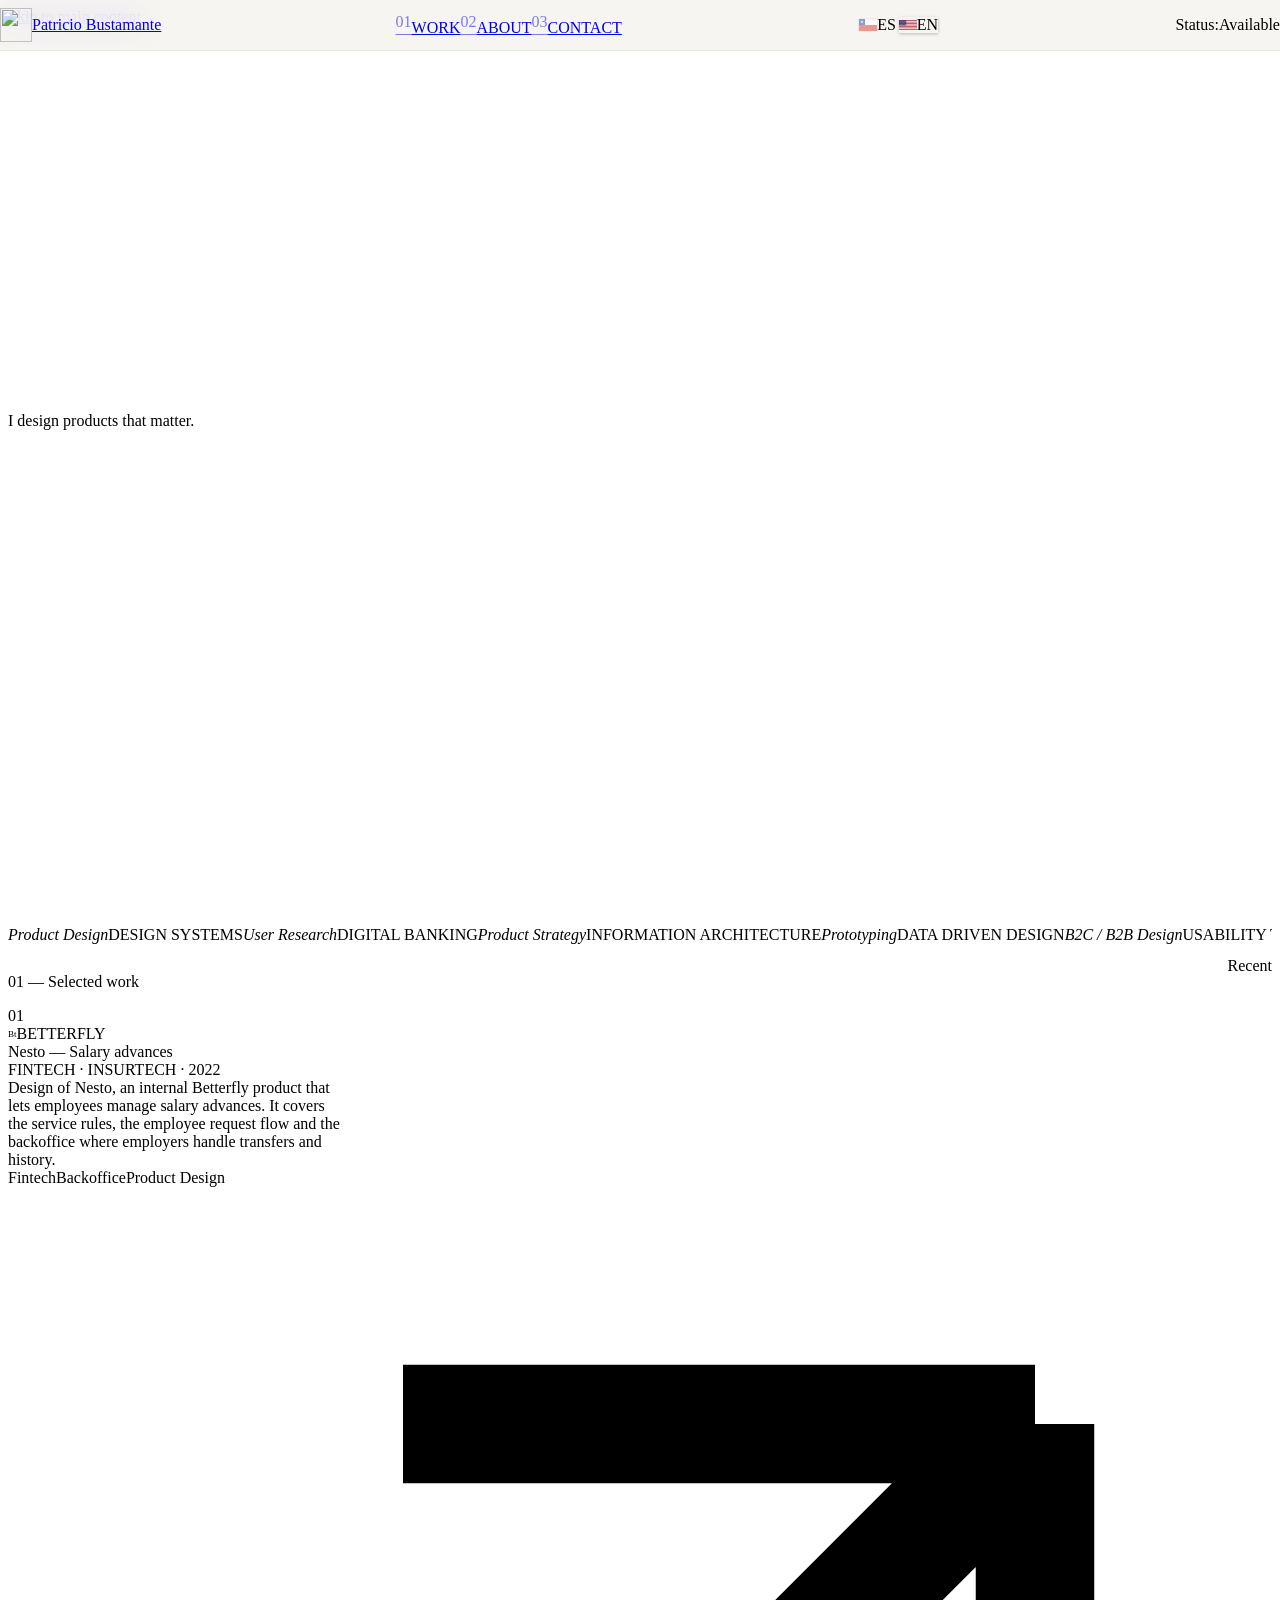
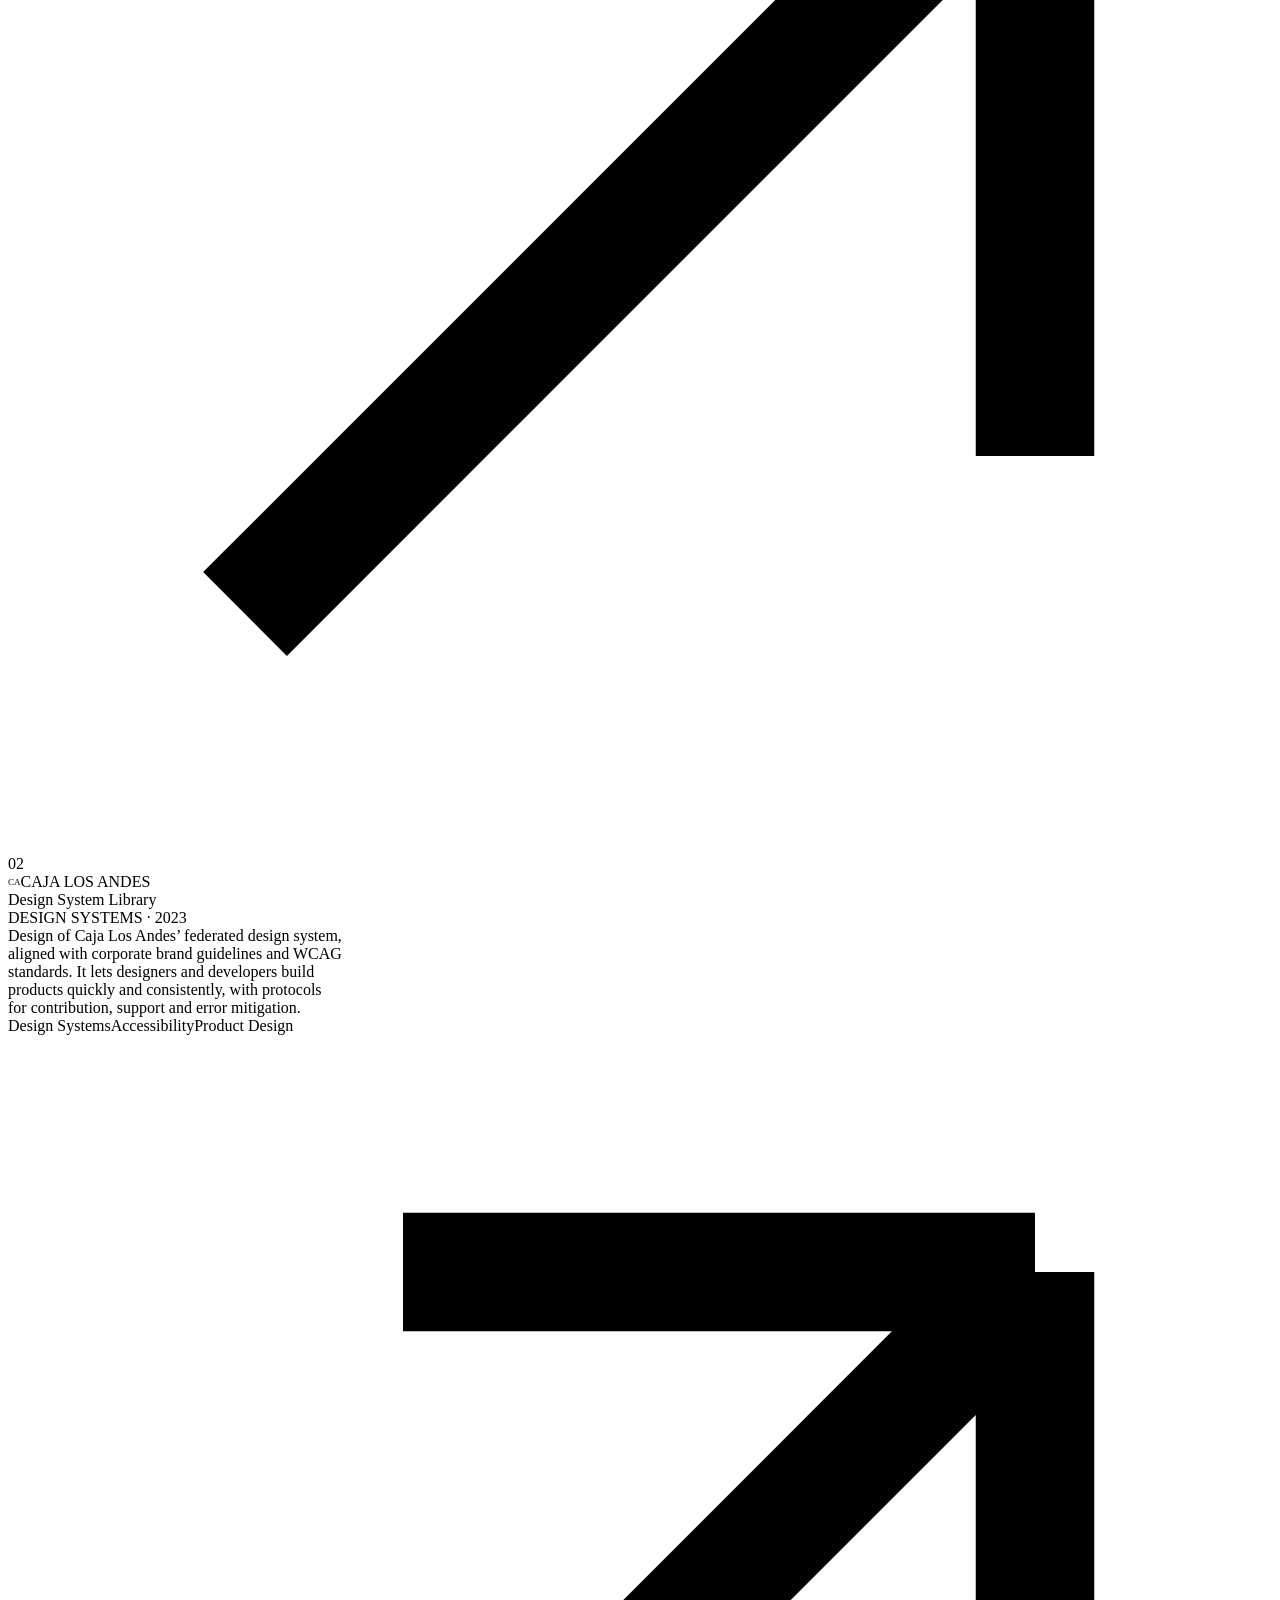
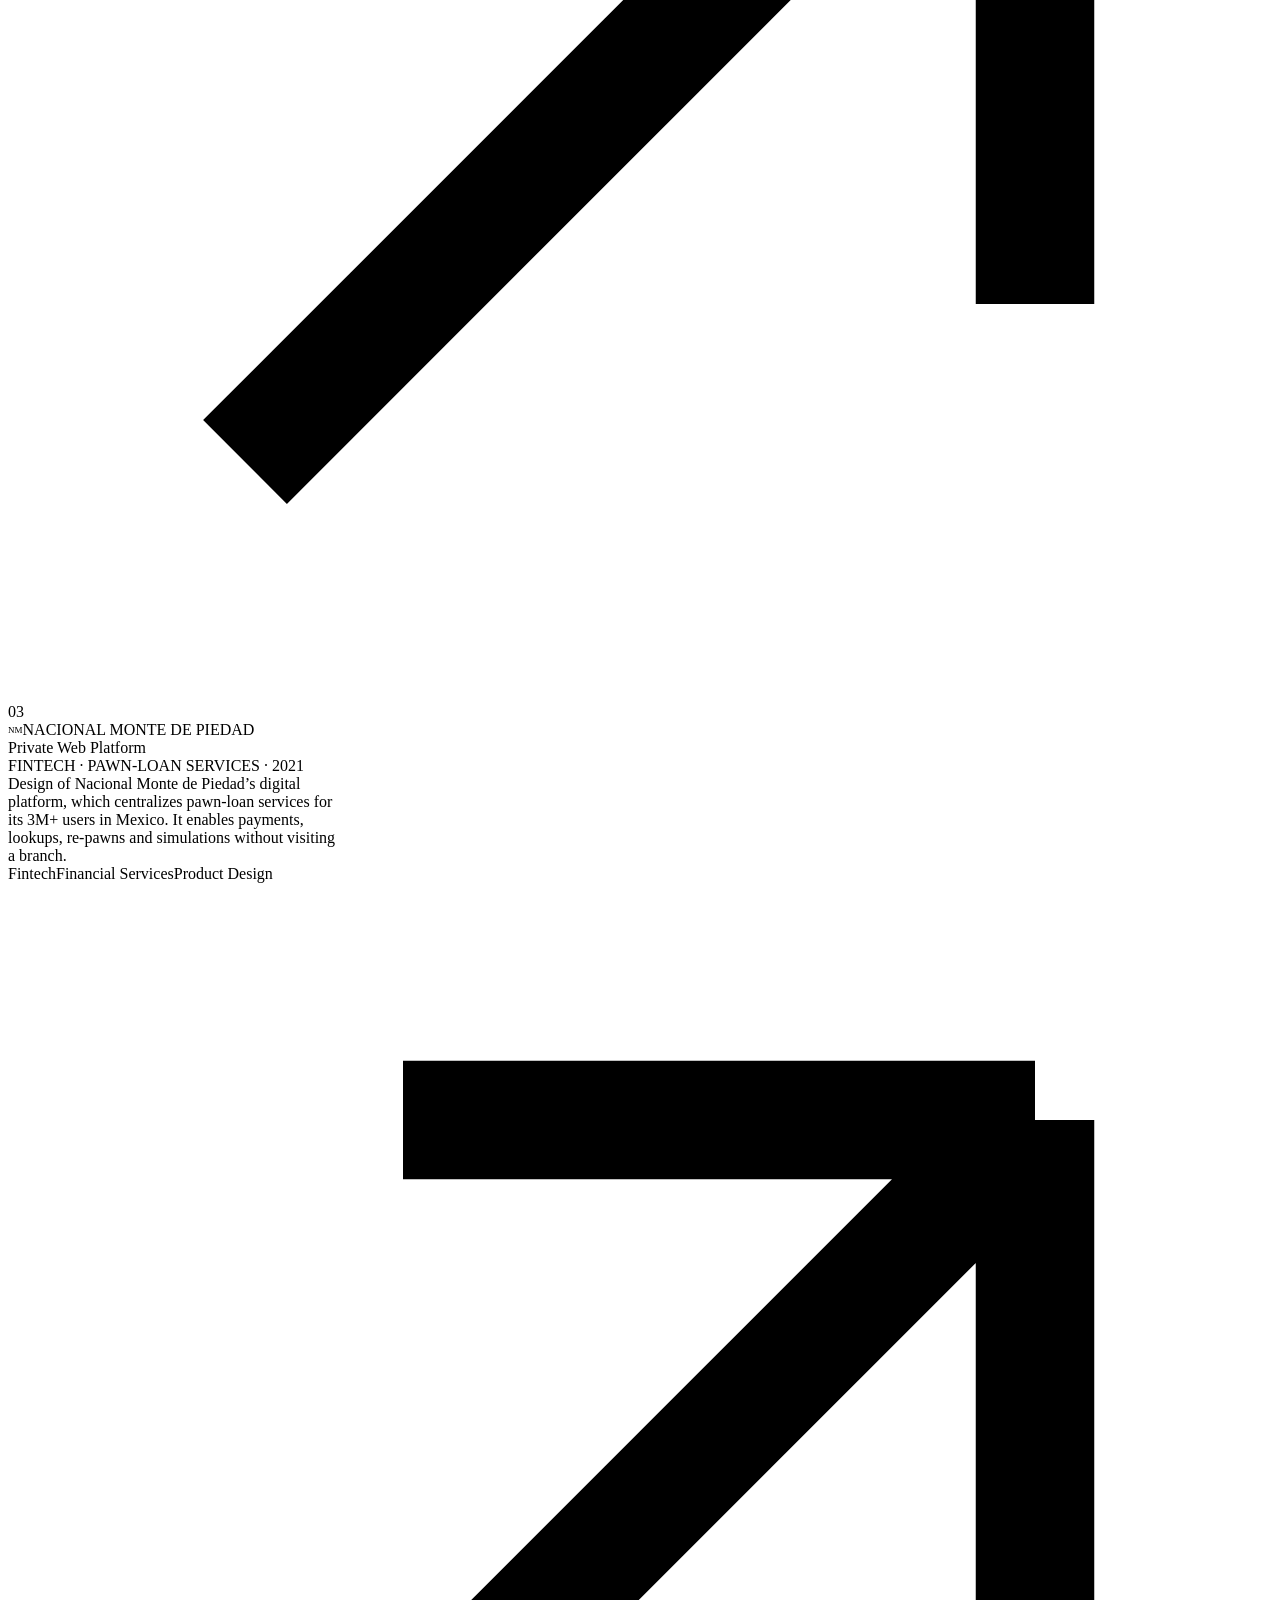
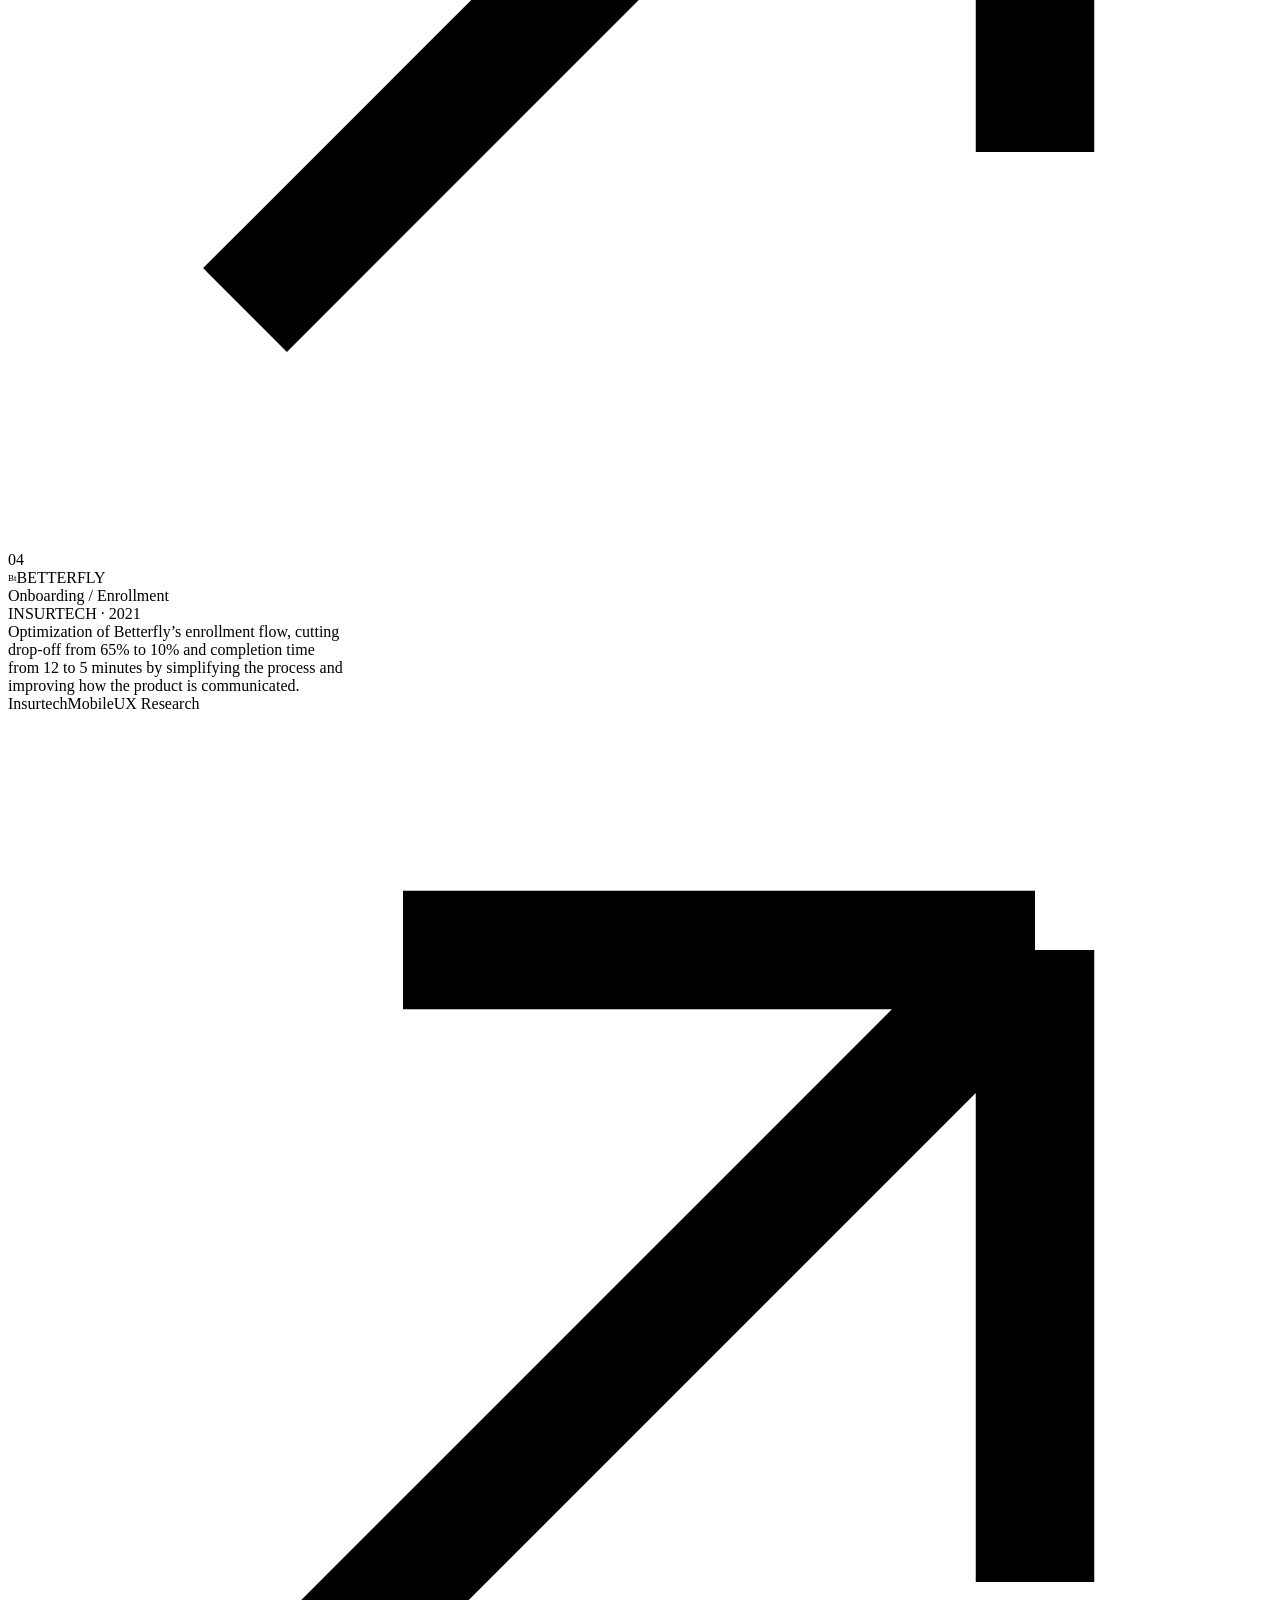
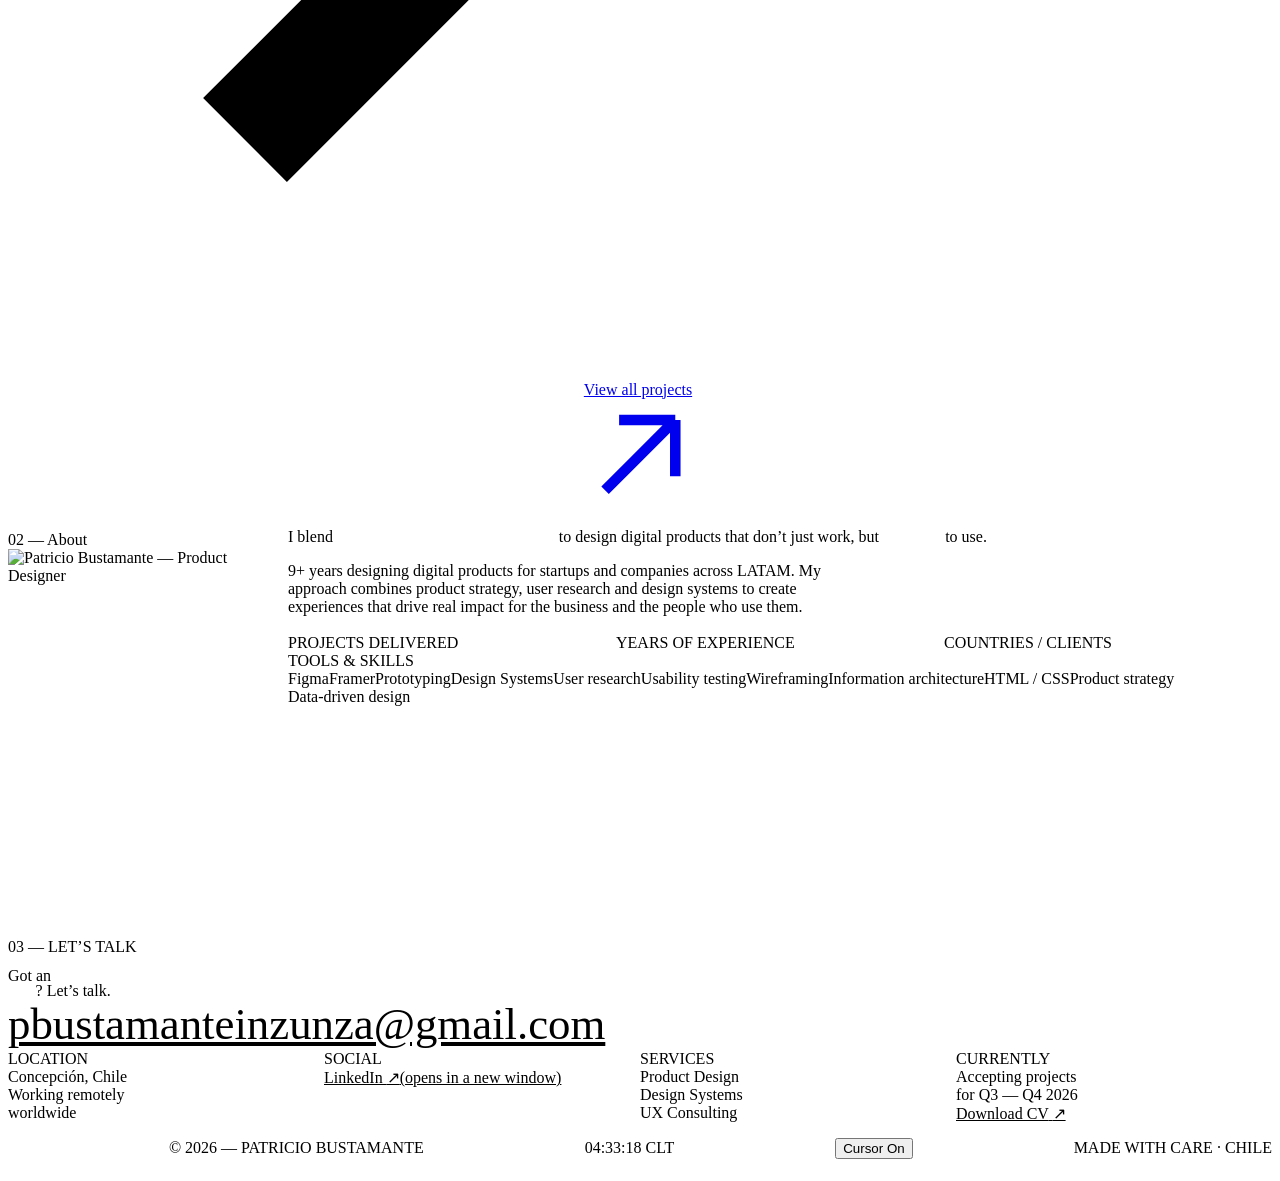
==== commit 2494d8d7: "Remove visitor analytics and Telegram notifications Co-Authored-By: Claude Opus 5.5 <noreply@anthrop" ====
--- a/index.html
+++ b/index.html
@@ -31,7 +31,6 @@
 <link rel="preload" href="assets/isotipo-personal.svg" as="image" type="image/svg+xml">
 <script src="js/projects-data.js" defer></script>
 <script src="js/bundle.js" defer></script>
-<script src="js/analytics.js" defer></script>
 </head>
 <body>
 
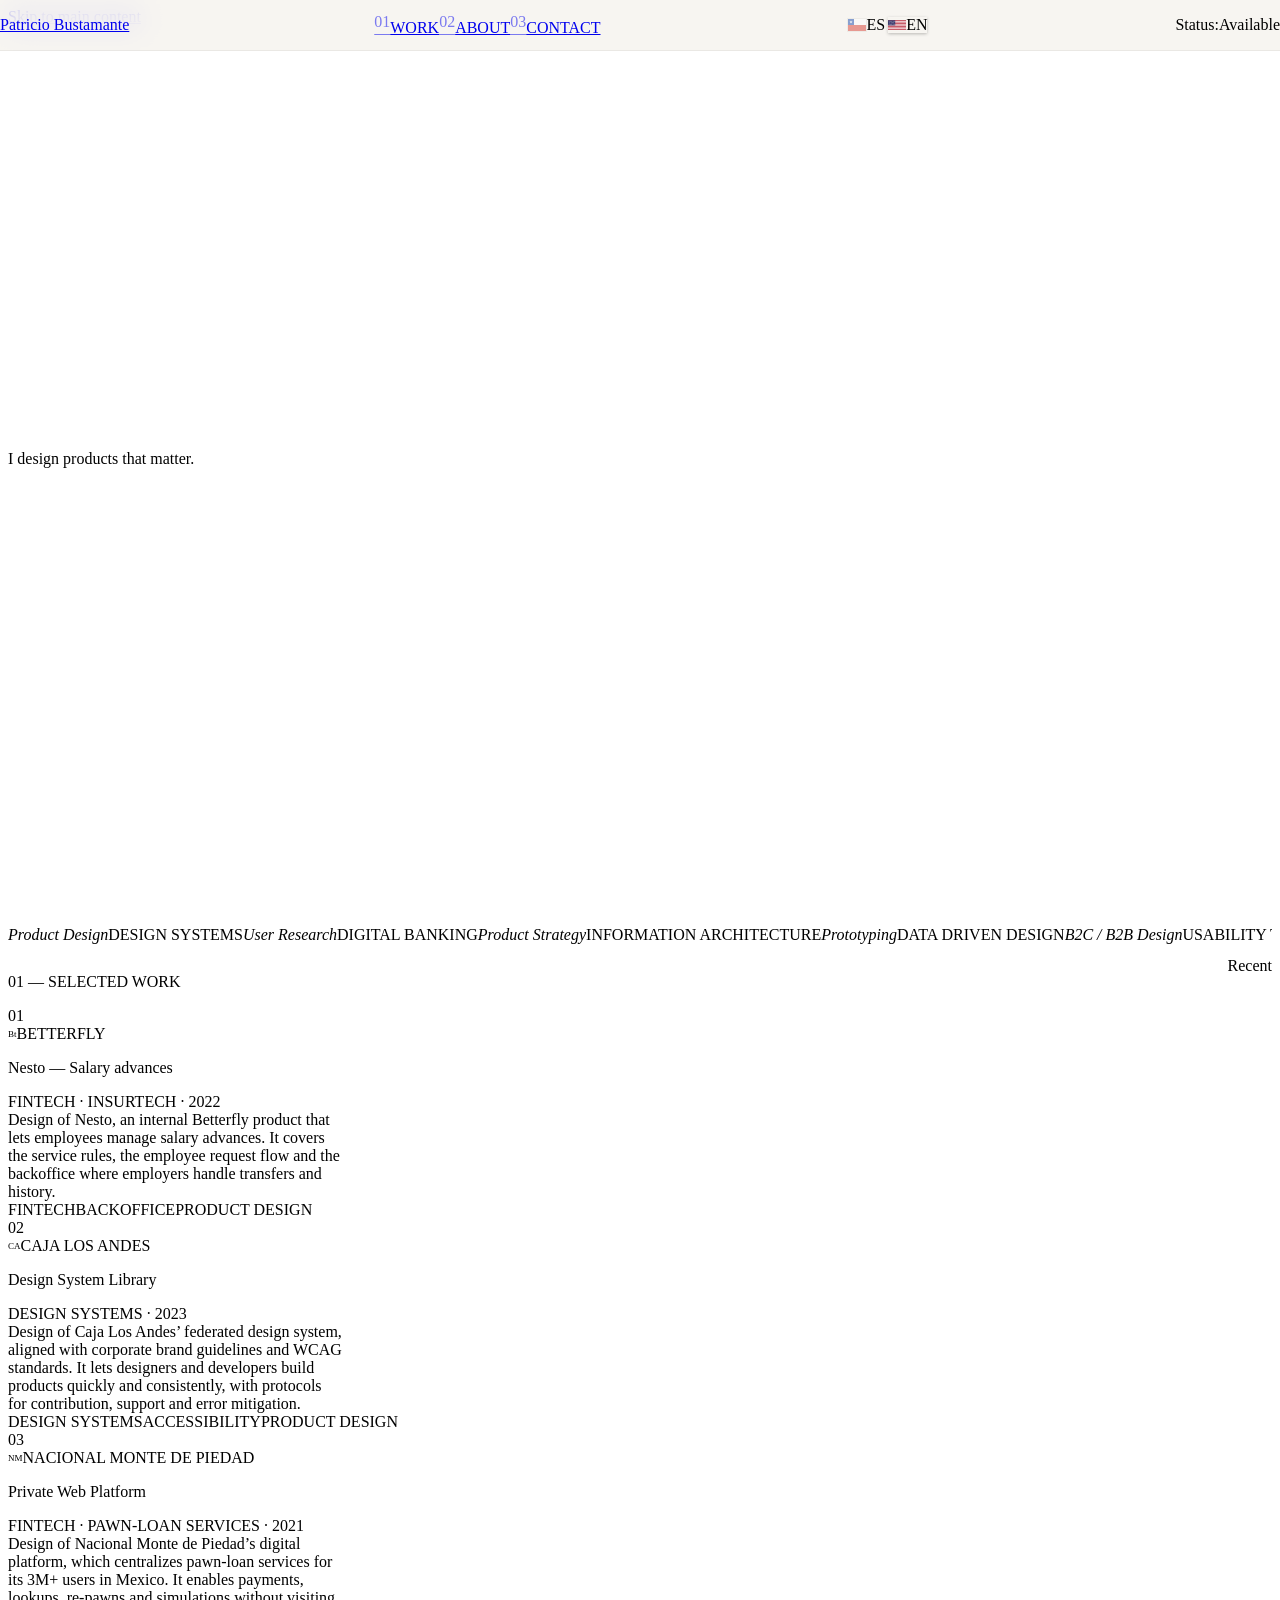
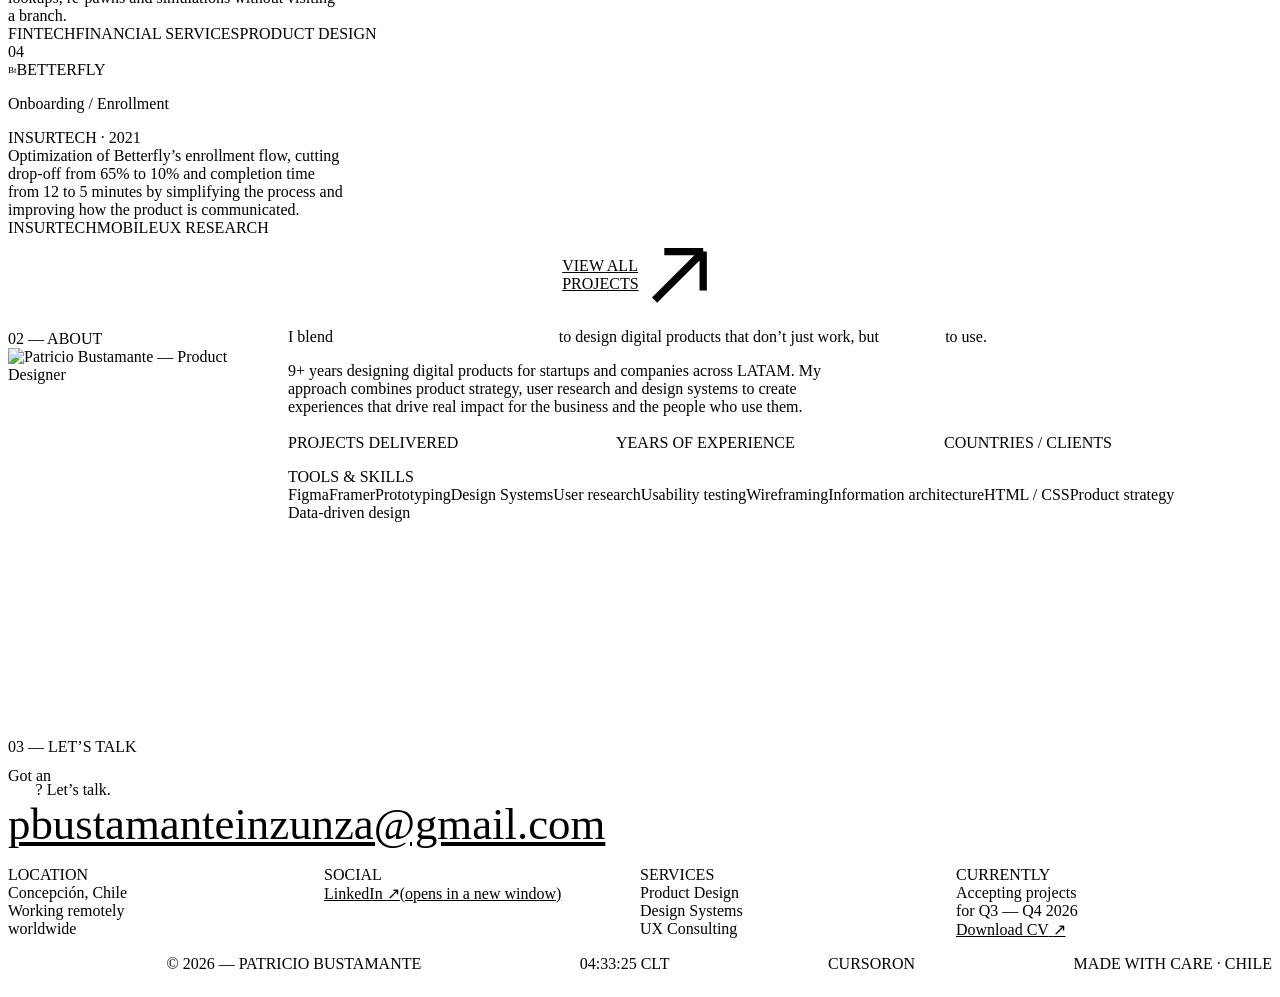
==== commit a9a41e21: "Improve SEO: semantic markup, metadata and static project pages Project pages were rendered client-s" ====
--- a/index.html
+++ b/index.html
@@ -2,17 +2,84 @@
 <html lang="es">
 <head>
 <meta charset="UTF-8">
-<meta name="viewport" content="width=device-width, initial-scale=1.0, maximum-scale=1.0, user-scalable=no">
+<meta name="viewport" content="width=device-width, initial-scale=1.0">
 <link rel="icon" type="image/svg+xml" href="assets/isotipo-personal.svg">
 <title data-i18n="meta.homeTitle">Patricio Bustamante — Diseñador de Producto</title>
 <meta name="description" data-i18n-attr="content:meta.homeDesc" content="Diseñador de Producto enfocado en crear experiencias digitales con propósito. UX/UI, sistemas de diseño y estrategia de producto.">
 <meta name="keywords" content="Diseñador de Producto, UX, UI, Sistemas de Diseño, Portafolio, Chile">
 <meta name="author" content="Patricio Bustamante">
+<!-- seo:start · generado por scripts/build-seo.mjs -->
+<link rel="canonical" href="https://patriciobustamante.github.io/portafolio/">
+<meta name="robots" content="index, follow, max-image-preview:large">
+<meta name="theme-color" content="#fa3e33">
 
 <!-- Open Graph -->
-<meta property="og:title" data-i18n-attr="content:meta.homeTitle" content="Patricio Bustamante — Diseñador de Producto">
-<meta property="og:description" data-i18n-attr="content:meta.homeDesc" content="Diseñador de Producto enfocado en crear experiencias digitales con propósito.">
 <meta property="og:type" content="website">
+<meta property="og:site_name" content="Patricio Bustamante">
+<meta property="og:locale" content="es_CL">
+<meta property="og:locale:alternate" content="en_US">
+<meta property="og:url" content="https://patriciobustamante.github.io/portafolio/">
+<meta property="og:title" content="Patricio Bustamante — Diseñador de Producto">
+<meta property="og:description" content="Diseñador de Producto enfocado en crear experiencias digitales con propósito. UX/UI, sistemas de diseño y estrategia de producto.">
+<meta property="og:image" content="https://patriciobustamante.github.io/portafolio/assets/og-image.jpg">
+<meta property="og:image:alt" content="Patricio Bustamante — Diseñador de Producto">
+
+<!-- Twitter / X -->
+<meta name="twitter:card" content="summary_large_image">
+<meta name="twitter:title" content="Patricio Bustamante — Diseñador de Producto">
+<meta name="twitter:description" content="Diseñador de Producto enfocado en crear experiencias digitales con propósito. UX/UI, sistemas de diseño y estrategia de producto.">
+<meta name="twitter:image" content="https://patriciobustamante.github.io/portafolio/assets/og-image.jpg">
+
+<script type="application/ld+json">
+{
+  "@context": "https://schema.org",
+  "@graph": [
+    {
+      "@type": "WebSite",
+      "@id": "https://patriciobustamante.github.io/portafolio/#website",
+      "url": "https://patriciobustamante.github.io/portafolio/",
+      "name": "Patricio Bustamante",
+      "inLanguage": [
+        "es",
+        "en"
+      ],
+      "publisher": {
+        "@id": "https://patriciobustamante.github.io/portafolio/#person"
+      }
+    },
+    {
+      "@type": "Person",
+      "@id": "https://patriciobustamante.github.io/portafolio/#person",
+      "name": "Patricio Bustamante",
+      "jobTitle": "Product Designer",
+      "url": "https://patriciobustamante.github.io/portafolio/",
+      "image": "https://patriciobustamante.github.io/portafolio/assets/photo-perfil.webp",
+      "email": "mailto:pbustamanteinzunza@gmail.com",
+      "address": {
+        "@type": "PostalAddress",
+        "addressLocality": "Concepción",
+        "addressCountry": "CL"
+      },
+      "sameAs": [
+        "https://linkedin.com/in/patrbustamante"
+      ],
+      "knowsAbout": [
+        "Diseño de Producto",
+        "UX",
+        "UI",
+        "Sistemas de Diseño",
+        "Investigación de Usuarios",
+        "Estrategia de Producto",
+        "Arquitectura de Información",
+        "Banca Digital",
+        "Fintech"
+      ]
+    }
+  ]
+}
+</script>
+<!-- seo:end -->
+
 
 <!-- Fonts -->
 <link rel="preconnect" href="https://fonts.googleapis.com">
@@ -223,7 +290,7 @@
       </div>
 
       <div class="skills-strip reveal">
-        <div class="skills-strip-label" data-i18n="home.skillsLabel">Herramientas y habilidades</div>
+        <h3 class="skills-strip-label" data-i18n="home.skillsLabel">Herramientas y habilidades</h3>
         <div class="skills-list">
           <span class="skill-pill">Figma</span>
           <span class="skill-pill">Framer</span>
@@ -258,22 +325,22 @@
     </span>
   </a>
 
-  <div class="contact-grid reveal-stagger">
+  <address class="contact-grid reveal-stagger">
     <div class="contact-block">
-      <div class="contact-block-label" data-i18n="contact.location">Ubicación</div>
+      <h3 class="contact-block-label" data-i18n="contact.location">Ubicación</h3>
       <div class="contact-block-content" data-i18n-html="contact.locationContent">
         Concepción, Chile<br>
         Trabajando remoto<br>globalmente
       </div>
     </div>
     <div class="contact-block">
-      <div class="contact-block-label" data-i18n="contact.social">Social</div>
+      <h3 class="contact-block-label" data-i18n="contact.social">Social</h3>
       <div class="contact-block-content">
         <a href="https://linkedin.com/in/patrbustamante" target="_blank" rel="noopener noreferrer">LinkedIn <span aria-hidden="true">&#8599;</span><span class="sr-only" data-i18n="common.newWindow">(abre en nueva ventana)</span></a>
       </div>
     </div>
     <div class="contact-block">
-      <div class="contact-block-label" data-i18n="contact.services">Servicios</div>
+      <h3 class="contact-block-label" data-i18n="contact.services">Servicios</h3>
       <div class="contact-block-content" data-i18n-html="contact.servicesContent">
         Diseño de Producto<br>
         Sistemas de Diseño<br>
@@ -281,14 +348,14 @@
       </div>
     </div>
     <div class="contact-block">
-      <div class="contact-block-label" data-i18n="contact.currently">Actualmente</div>
+      <h3 class="contact-block-label" data-i18n="contact.currently">Actualmente</h3>
       <div class="contact-block-content">
         <span data-i18n-html="contact.currentlyLead">Aceptando proyectos<br>
         para Q3 — Q4 2026<br></span>
         <a href="#" aria-disabled="true" tabindex="-1"><span data-i18n="common.downloadCv">Descargar CV</span> <span aria-hidden="true">&#8599;</span></a>
       </div>
     </div>
-  </div>
+  </address>
 </section>
 
 </main>
--- a/design-system/css/atoms.css
+++ b/design-system/css/atoms.css
@@ -0,0 +1,230 @@
+/* ============================================
+   ATOMS · Atomic Design — nivel 1
+   ----------------------------------------------
+   Las piezas indivisibles del sistema: dots,
+   pills, tags, labels, iconos-botón, toggles.
+   No conocen su contexto; se reutilizan en
+   molecules y organisms. Todo el espaciado usa
+   la escala de 8px (tokens.css).
+   ============================================ */
+
+/* ===== Dot · indicador circular ===== */
+.status-dot {
+  width: var(--space-1);
+  height: var(--space-1);
+  background: var(--color-success);
+  border-radius: var(--radius-full);
+  animation: pulse 2.4s ease-in-out infinite;
+}
+.marquee-dot {
+  width: var(--space-1);
+  height: var(--space-1);
+  background: var(--color-accent);
+  border-radius: var(--radius-full);
+  flex-shrink: 0;
+}
+
+/* ===== Cursor · puntero personalizado ===== */
+.cursor-dot {
+  position: fixed;
+  top: 0;
+  left: 0;
+  width: 12px;
+  height: 12px;
+  background: var(--color-accent);
+  border-radius: var(--radius-full);
+  pointer-events: none;
+  z-index: var(--z-cursor);
+  transform: translate(-50%, -50%);
+  transition:
+    width var(--duration-base) var(--ease-out-expo),
+    height var(--duration-base) var(--ease-out-expo),
+    background var(--duration-fast) ease,
+    border-color var(--duration-fast) ease,
+    opacity var(--duration-fast) ease;
+}
+.cursor-dot.hover {
+  width: 44px;
+  height: 44px;
+  background: transparent;
+  border: 1.5px solid var(--color-accent);
+  opacity: 0.9;
+}
+.cursor-dot.text {
+  width: 2px;                 /* hairline — excepción de grilla */
+  height: var(--space-4);
+  border-radius: var(--radius-xs);
+  background: var(--color-accent);
+}
+
+/* Táctil: indicador del punto de contacto */
+.cursor-dot--touch {
+  width: var(--space-5);
+  height: var(--space-5);
+  opacity: 0;
+}
+.cursor-dot--touch.touching {
+  opacity: 0.45;
+}
+
+/* ===== Pill · etiqueta de habilidad (sobre fondo oscuro) ===== */
+.skill-pill {
+  font-family: var(--font-mono);
+  font-size: var(--text-xs);
+  padding: var(--space-1) var(--space-2);
+  border: 1px solid var(--color-line-light);
+  border-radius: var(--radius-pill);
+  color: var(--color-ink-on-dark-soft);
+  letter-spacing: var(--tracking-wide);
+  cursor: default;
+  transition:
+    border-color 0.35s ease,
+    color 0.35s ease,
+    transform 0.45s var(--ease-out-back),
+    background 0.35s ease;
+}
+.skill-pill:hover {
+  border-color: var(--color-accent);
+  color: var(--color-accent);
+  transform: translateY(-2px) scale(1.04); /* micro-movimiento de animación */
+  background: rgba(250, 62, 51, 0.06);
+}
+
+/* ===== Tag · categoría de proyecto (sobre fondo claro) ===== */
+.project-tag {
+  font-family: var(--font-mono);
+  font-size: var(--text-2xs);
+  padding: var(--space-h) var(--space-2);
+  border: 1px solid var(--color-line);
+  border-radius: var(--radius-pill);
+  color: var(--color-ink-soft);
+  letter-spacing: var(--tracking-wide);
+  text-transform: uppercase;
+  transition:
+    border-color 0.4s ease,
+    color 0.4s ease,
+    transform 0.5s var(--ease-out-back);
+}
+
+/* ===== Label · eyebrow de sección ===== */
+.section-label {
+  font-family: var(--font-mono);
+  font-size: var(--text-sm);
+  color: var(--color-ink-mute);
+  letter-spacing: var(--tracking-widest);
+  text-transform: uppercase;
+  display: flex;
+  align-items: center;
+  gap: var(--space-2);
+  flex-shrink: 0;
+}
+.section-label::before {
+  content: '';
+  display: block;
+  width: var(--space-4);
+  height: 1px;
+  background: var(--color-ink-mute);
+}
+
+/* ===== Icon button · flecha circular (proyecto / contacto) ===== */
+.project-arrow,
+.contact-arrow {
+  width: var(--space-6);
+  height: var(--space-6);
+  border: 1px solid var(--color-line);
+  border-radius: var(--radius-full);
+  display: flex;
+  align-items: center;
+  justify-content: center;
+  flex-shrink: 0;
+}
+.project-arrow {
+  margin-left: auto;
+  transition:
+    background 0.5s var(--ease-out-expo),
+    border-color 0.5s var(--ease-out-expo),
+    color 0.5s var(--ease-out-expo),
+    transform 0.6s var(--ease-out-back);
+}
+.contact-arrow {
+  transition: all var(--duration-slow) var(--ease-out-expo);
+}
+.project-arrow svg,
+.contact-arrow svg {
+  width: var(--space-2);
+  height: var(--space-2);
+  transition: transform 0.5s var(--ease-out-expo);
+}
+
+/* ===== Brand mark · isotipo en nav y footer ===== */
+.nav-logo-mark {
+  height: var(--space-4);
+  width: auto;
+  display: block;
+  transition: transform var(--duration-slow) var(--ease-out-expo);
+}
+
+/* ===== Button · acción primaria con flecha (pill) ===== */
+.btn {
+  display: inline-flex;
+  align-items: center;
+  gap: var(--space-2);
+  padding: var(--space-2) var(--space-4);
+  border: 1px solid var(--color-ink);
+  border-radius: var(--radius-pill);
+  font-family: var(--font-mono);
+  font-size: var(--text-sm);
+  text-transform: uppercase;
+  letter-spacing: var(--tracking-wider);
+  color: var(--color-ink);
+  background: transparent;
+  cursor: pointer;
+  transition:
+    background var(--duration-slow) var(--ease-out-expo),
+    color var(--duration-slow) var(--ease-out-expo),
+    gap var(--duration-slow) var(--ease-out-expo);
+}
+.btn:hover {
+  background: var(--color-ink);
+  color: var(--color-bg);
+  gap: var(--space-3);
+}
+.btn-arrow {
+  width: var(--space-2);
+  height: var(--space-2);
+  display: block;
+  transition: transform var(--duration-slow) var(--ease-out-back);
+}
+.btn:hover .btn-arrow { transform: rotate(-45deg) scale(1.1); }
+
+/* ===== Toggle · botón cursor personalizado (footer) ===== */
+.cursor-toggle {
+  display: inline-flex;
+  align-items: center;
+  gap: var(--space-1);
+  min-height: var(--space-4);         /* 32px */
+  padding: var(--space-h) var(--space-2);
+  border: 1px solid var(--color-line);
+  border-radius: var(--radius-pill);
+  font-family: var(--font-mono);
+  font-size: var(--text-2xs);
+  letter-spacing: var(--tracking-wider);
+  color: var(--color-ink-soft);
+  text-transform: uppercase;
+  background: transparent;
+  cursor: pointer;
+  transition:
+    border-color var(--duration-base) ease,
+    color var(--duration-base) ease;
+}
+.cursor-toggle:hover {
+  border-color: var(--color-accent);
+  color: var(--color-accent);
+}
+.cursor-toggle-state {
+  font-weight: var(--weight-medium);
+  color: var(--color-ink);
+}
+.cursor-toggle[aria-pressed="false"] .cursor-toggle-state {
+  color: var(--color-ink-mute);
+}
--- a/design-system/css/molecules.css
+++ b/design-system/css/molecules.css
@@ -460,6 +460,7 @@
 }
 .skills-strip-label {
   font-family: var(--font-mono);
+  font-weight: inherit;
   font-size: var(--text-2xs);
   text-transform: uppercase;
   letter-spacing: var(--tracking-mega);
@@ -528,6 +529,7 @@
 /* ===== Contact block · label + contenido ===== */
 .contact-block-label {
   font-family: var(--font-mono);
+  font-weight: inherit;
   font-size: var(--text-2xs);
   text-transform: uppercase;
   letter-spacing: var(--tracking-mega);
--- a/design-system/css/organisms.css
+++ b/design-system/css/organisms.css
@@ -402,6 +402,8 @@
   display: flex;
   flex-direction: column;
   margin-top: var(--space-3);
+  padding: 0;
+  list-style: none;
 }
 
 /* ===== Contact · sección de cierre ===== */
@@ -443,6 +445,7 @@
 }
 .contact-grid {
   display: grid;
+  font-style: normal;
   grid-template-columns: repeat(4, 1fr);
   gap: var(--space-6);
   margin-top: var(--space-15);
--- a/design-system/css/layout.css
+++ b/design-system/css/layout.css
@@ -30,7 +30,6 @@
   /* Cursor del sistema en táctil */
   body { cursor: auto; }
   a, button { cursor: pointer; }
-  .cursor-dot { display: none; }
 
   /* Hero: botones a 100% del contenedor, apilados */
   .hero-actions {
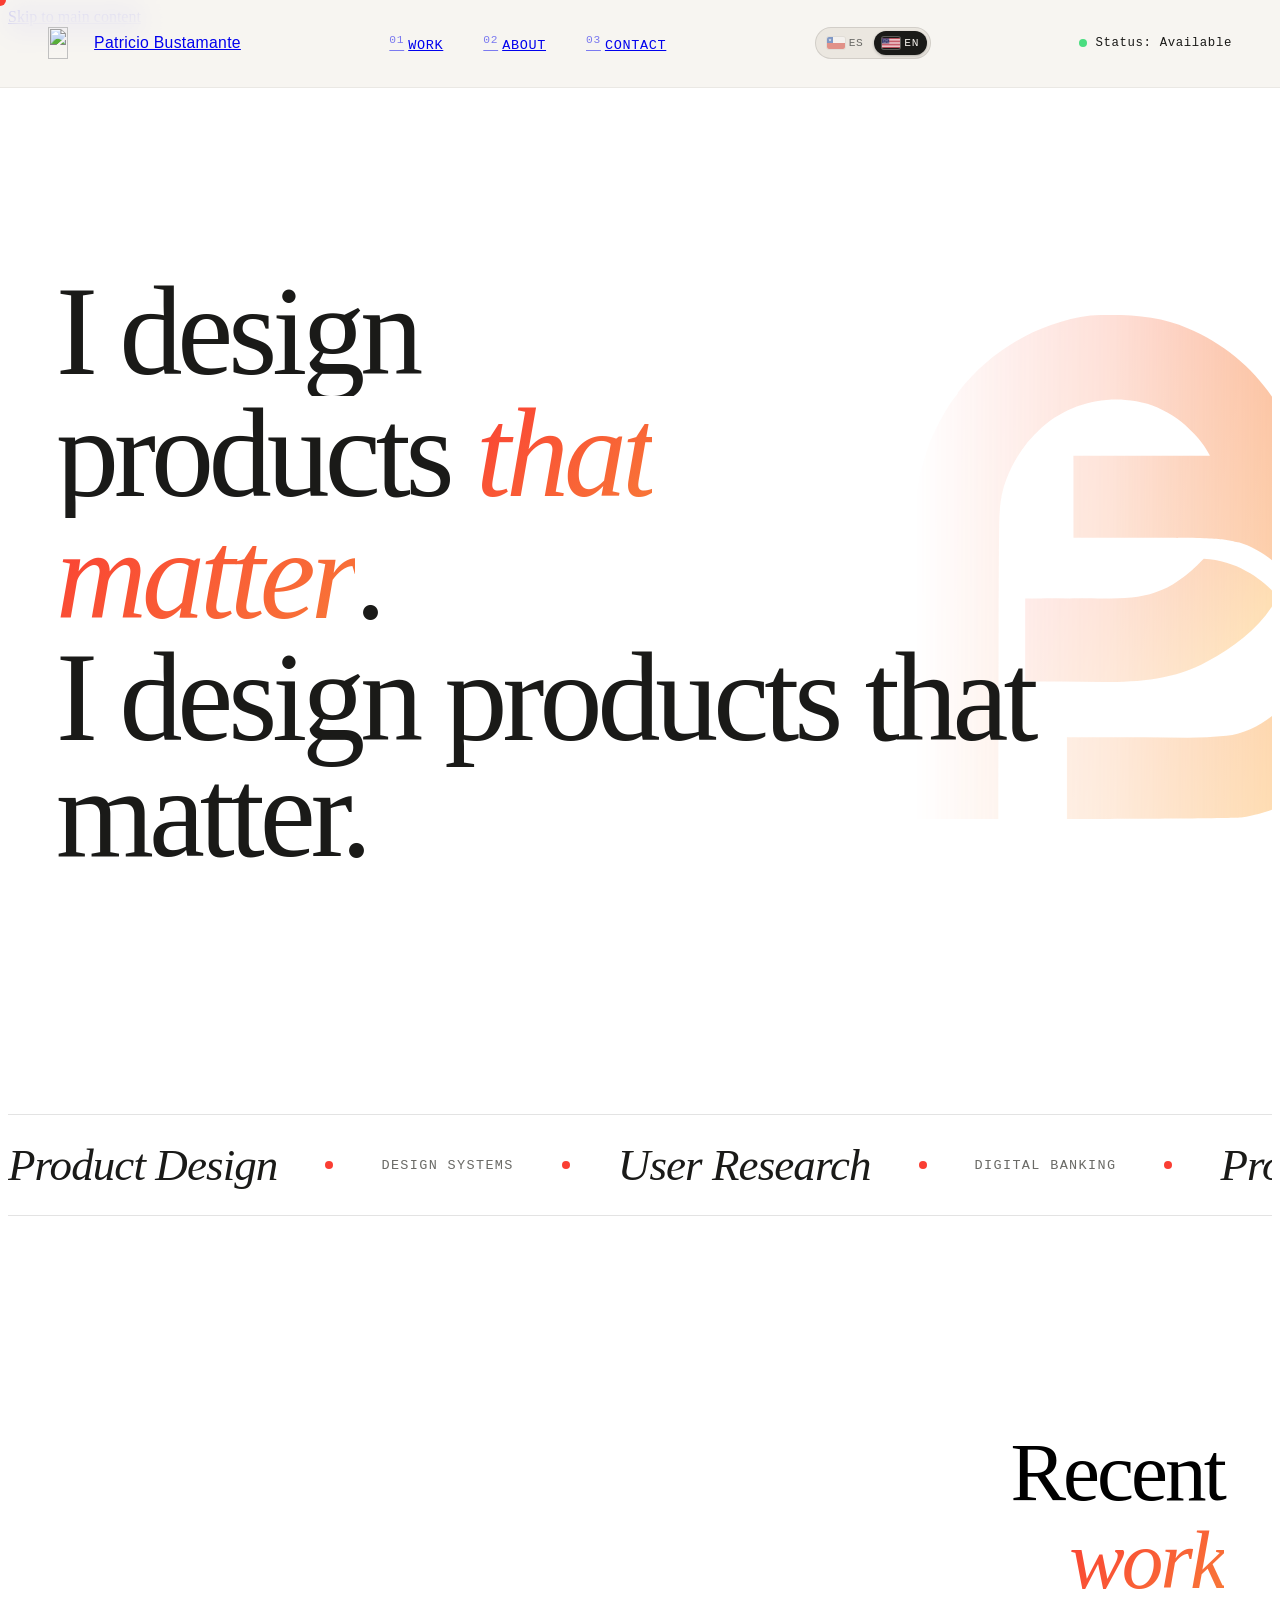
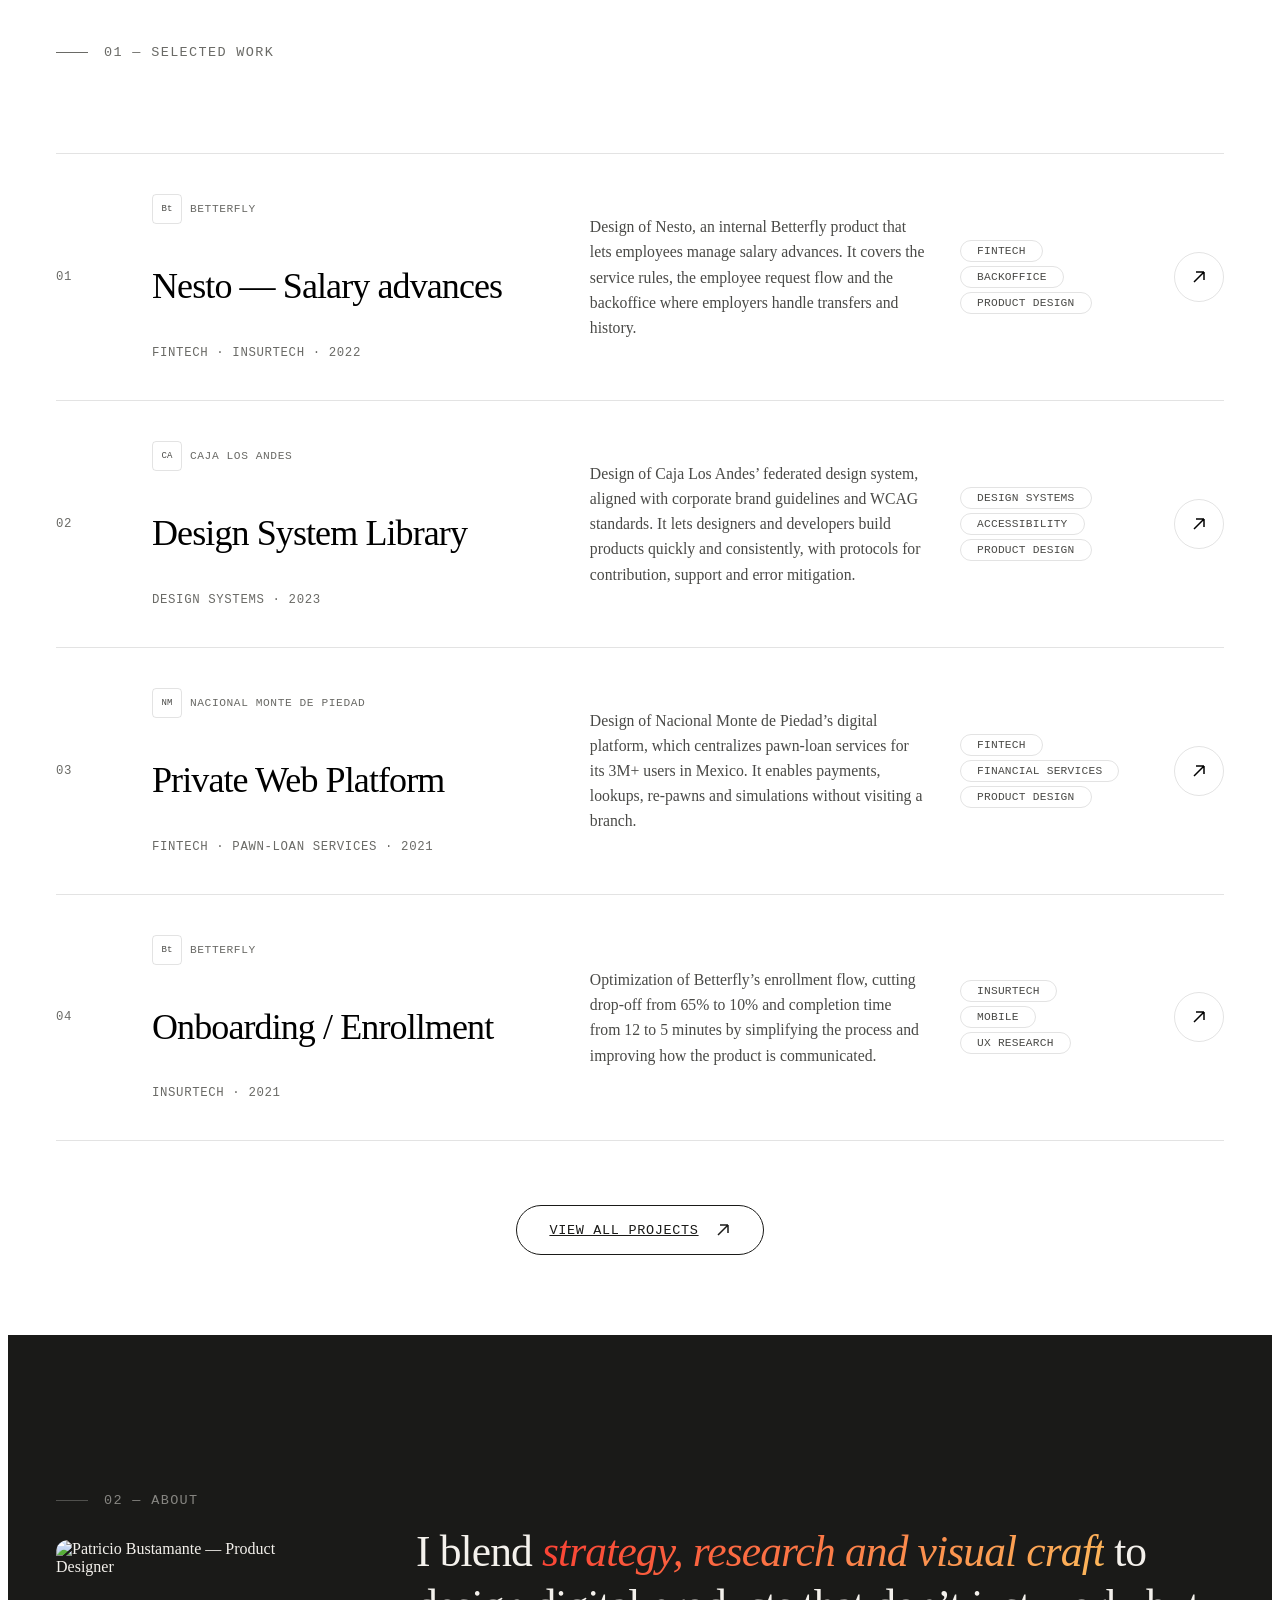
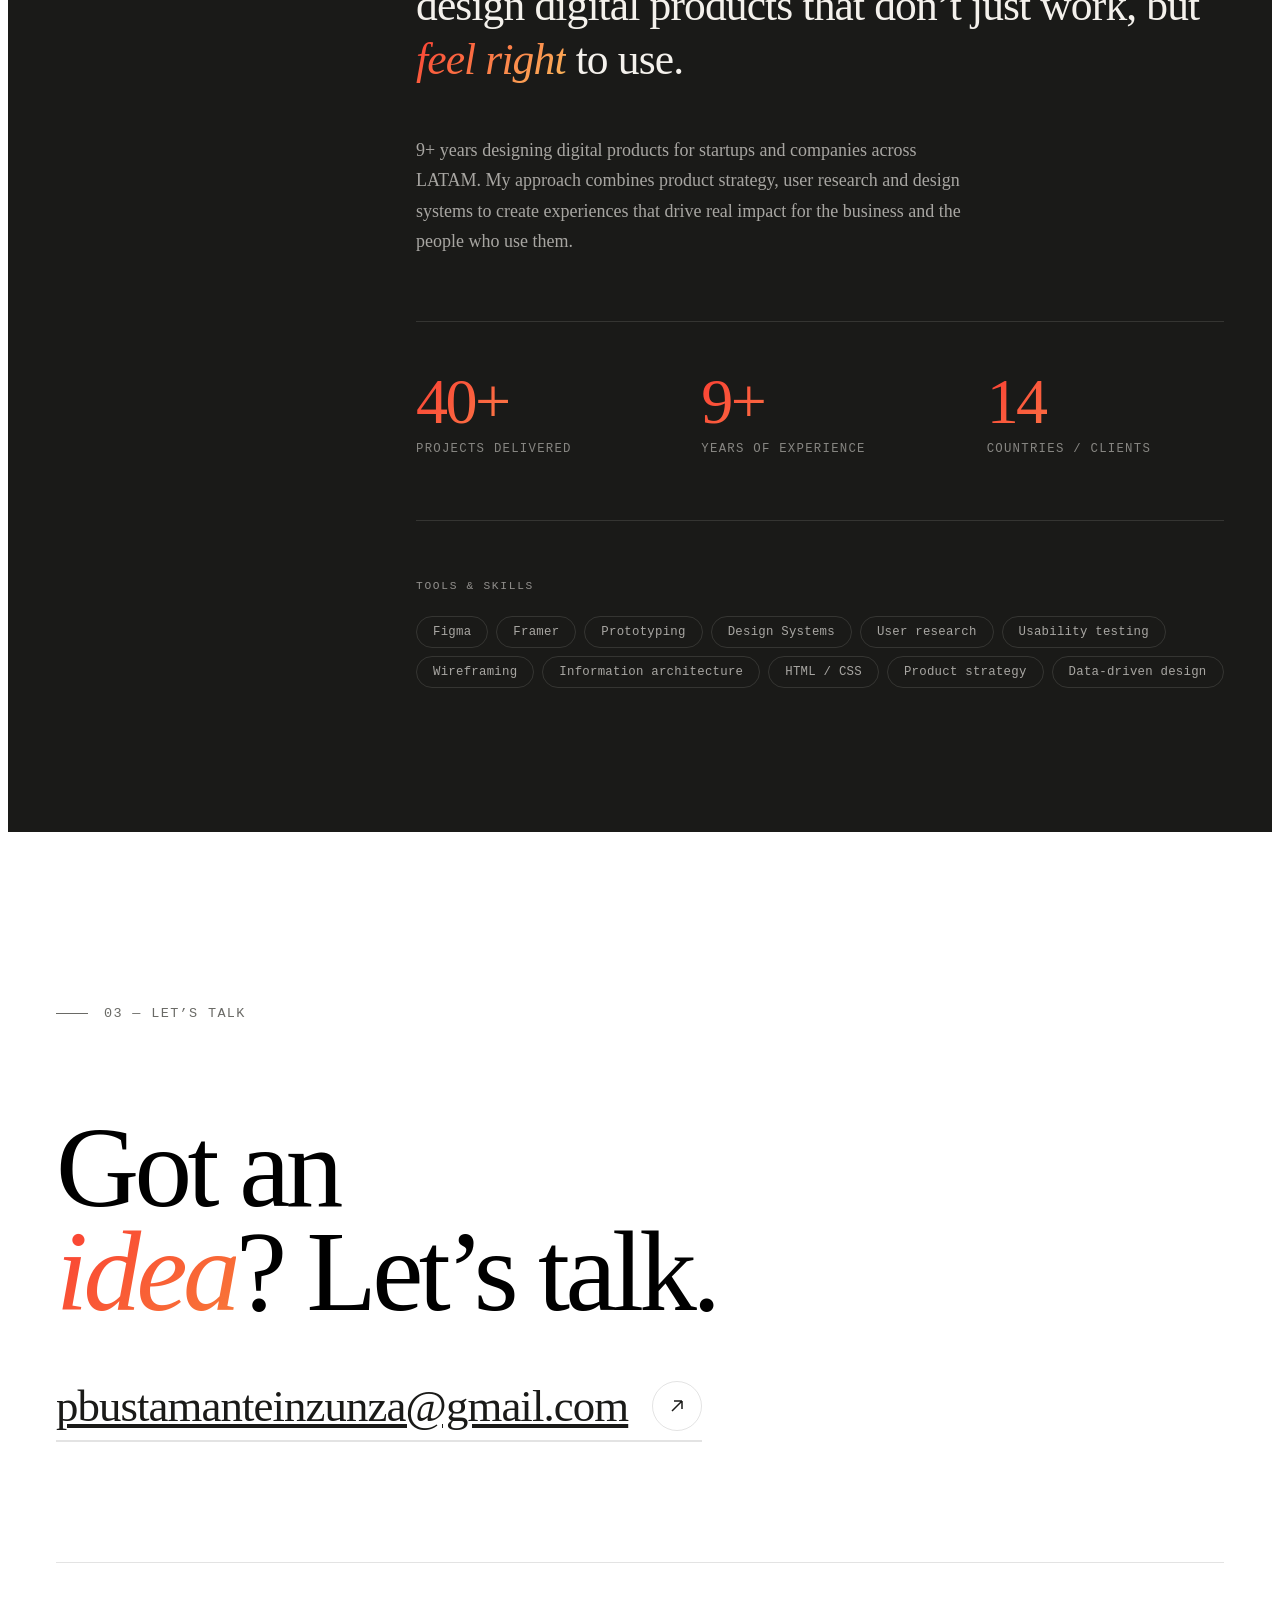
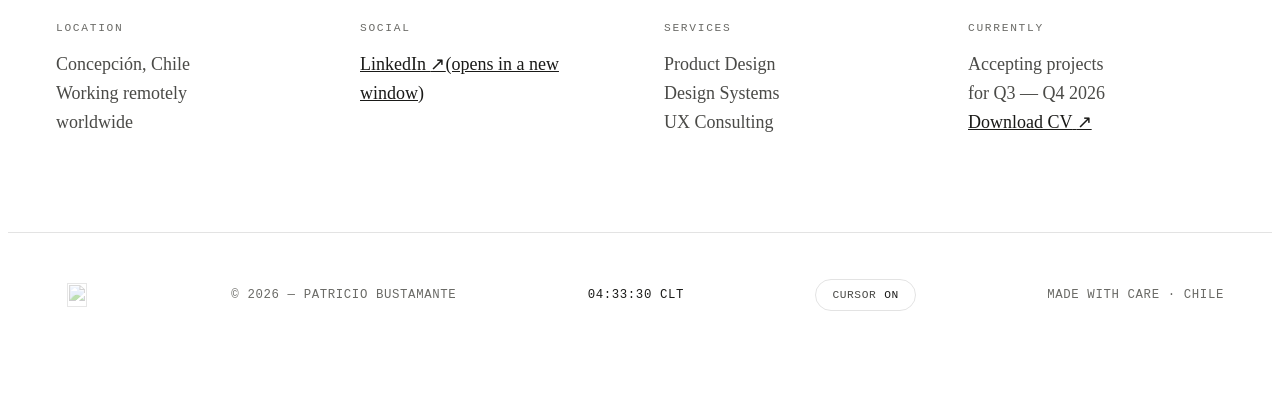
==== commit 5ddb6f41: "Improve cross-browser support, accessibility and hero fit Hero title now scales with viewport height" ====
--- a/index.html
+++ b/index.html
@@ -325,7 +325,7 @@
     </span>
   </a>
 
-  <address class="contact-grid reveal-stagger">
+  <div class="contact-grid reveal-stagger">
     <div class="contact-block">
       <h3 class="contact-block-label" data-i18n="contact.location">Ubicación</h3>
       <div class="contact-block-content" data-i18n-html="contact.locationContent">
@@ -355,7 +355,7 @@
         <a href="#" aria-disabled="true" tabindex="-1"><span data-i18n="common.downloadCv">Descargar CV</span> <span aria-hidden="true">&#8599;</span></a>
       </div>
     </div>
-  </address>
+  </div>
 </section>
 
 </main>
--- a/design-system/css/tokens.css
+++ b/design-system/css/tokens.css
@@ -0,0 +1,190 @@
+/* ============================================
+   DESIGN TOKENS · Capa base del Design System
+   ----------------------------------------------
+   Atomic Design — nivel 0 (tokens).
+   Estos tokens alimentan a: atoms → molecules →
+   organisms → layout. Ningún valor "mágico"
+   debería existir fuera de aquí salvo las
+   excepciones documentadas más abajo.
+
+   8PX GRID SYSTEM
+   Todo el espaciado se construye sobre una grilla
+   de 8px. Escala: --space-{n} = n × 8px.
+   Medio paso: --space-h = 4px (0.5 × 8) para
+   ajustes finos (gaps de pills, paddings de chips).
+
+   EXCEPCIONES JUSTIFICADAS a la grilla de 8px
+   (no son espaciado, por eso viven fuera de la escala):
+     · Tipografía: escala modular propia (10–180px),
+       no se alinea a 8px porque sigue ritmo tipográfico.
+     · Bordes/outlines: 1px y 2px (hairlines).
+     · Touch targets: 44px (WCAG 2.5.5 AAA) — accesibilidad
+       manda sobre la grilla.
+     · Geometría de iconos: las barras del hamburguesa y
+       posiciones internas de SVG son medidas de dibujo,
+       no de layout.
+     · Radios: --radius-* son curvaturas, no espaciado.
+   ============================================ */
+
+:root {
+  /* ===== Color · Surfaces ===== */
+  --color-bg: #f4f1ec;
+  --color-bg-deep: #ebe7e0;
+  --color-bg-inverted: #1a1a18;
+
+  /* ===== Color · Ink (text) =====
+     Contrast on --color-bg (#f4f1ec):
+       ink       — 16.3:1 (AAA)
+       ink-soft  —  7.8:1 (AAA)
+       ink-mute  —  4.98:1 (AA normal)  ← bumped from #8a8a85 (3.1:1, failed)
+     Contrast on --color-bg-inverted (#1a1a18):
+       on-dark         — 16.3:1 (AAA)
+       on-dark-soft    —  7.6:1 (AAA)
+       on-dark-mute    —  5.2:1 (AA normal) ← bumped 0.4→0.5
+       on-dark-faint   —  5.8:1 (AA normal) ← bumped 0.35→0.55 */
+  --color-ink: #1a1a18;
+  --color-ink-soft: #4a4a47;
+  --color-ink-mute: #6a6a66;
+  --color-ink-on-dark: #f4f1ec;
+  --color-ink-on-dark-soft: rgba(244, 241, 236, 0.65);
+  --color-ink-on-dark-mute: rgba(244, 241, 236, 0.5);
+  --color-ink-on-dark-faint: rgba(244, 241, 236, 0.55);
+  /* Decorative only — do NOT use for text */
+  --color-ink-on-dark-decorative: rgba(244, 241, 236, 0.35);
+
+  /* ===== Color · Lines & dividers ===== */
+  --color-line: rgba(26, 26, 24, 0.12);
+  --color-line-light: rgba(244, 241, 236, 0.12);
+  --color-line-strong: rgba(244, 241, 236, 0.25);
+
+  /* ===== Color · Brand & state ===== */
+  --color-accent: #fa3e33;
+  --color-accent-warm: #f87a38;
+  --color-accent-gold: #fdb85b;
+  --color-success: #4ade80;
+
+  /* ===== Gradients ===== */
+  --gradient-brand: linear-gradient(135deg, var(--color-accent), var(--color-accent-warm));
+  --gradient-brand-warm: linear-gradient(135deg, var(--color-accent), var(--color-accent-gold));
+  --gradient-line: linear-gradient(90deg, var(--color-accent), var(--color-accent-warm));
+
+  /* ===== Spacing · 8-Grid scale ===== */
+  --space-0: 0;
+  --space-h: 4px;      /* half step */
+  --space-1: 8px;
+  --space-2: 16px;
+  --space-3: 24px;
+  --space-4: 32px;
+  --space-5: 40px;
+  --space-6: 48px;
+  --space-7: 56px;
+  --space-8: 64px;
+  --space-9: 72px;
+  --space-10: 80px;
+  --space-11: 88px;
+  --space-12: 96px;
+  --space-14: 112px;
+  --space-15: 120px;
+  --space-16: 128px;
+  --space-18: 144px;
+  --space-20: 160px;
+  --space-22: 176px;
+  --space-24: 192px;
+  --space-25: 200px;
+
+  /* ===== Layout · Containers & sections ===== */
+  --container-px: var(--space-6);          /* 48px */
+  --container-px-mobile: var(--space-3);   /* 24px */
+  --section-py: var(--space-18);           /* 144px */
+  --section-py-mobile: var(--space-10);    /* 80px */
+  --content-max: 1440px;
+
+  /* ===== Typography · Families ===== */
+  --font-display: 'Fraunces', serif;
+  --font-sans: 'Geist', sans-serif;
+  --font-mono: 'Geist Mono', monospace;
+
+  /* ===== Typography · Fixed sizes (base = 1.125rem / 18px) ===== */
+  --text-2xs: 0.703rem;   /* ~11px */
+  --text-xs: 0.773rem;    /* ~12px */
+  --text-sm: 0.844rem;    /* ~13.5px */
+  --text-md: 0.984rem;    /* ~16px */
+  --text-base: 1.125rem;  /* 18px */
+  --text-lg: 1.266rem;    /* ~20px */
+  --text-xl: 1.688rem;    /* 27px */
+  --text-2xl: 2.25rem;    /* 36px */
+  --text-3xl: 2.813rem;   /* 45px */
+
+  /* ===== Typography · Display (fluid) ===== */
+  --display-xs: clamp(28px, 3.4vw, 44px);
+  --display-sm: clamp(36px, 5vw, 72px);
+  --display-md: clamp(42px, 6.5vw, 96px);
+  --display-lg: clamp(48px, 9vw, 140px);
+  --display-xl: clamp(52px, min(11vw, 14vh), 180px);
+  --display-xl: clamp(52px, min(11vw, 14dvh), 180px);
+
+  /* ===== Typography · Weights ===== */
+  --weight-light: 300;
+  --weight-regular: 400;
+  --weight-medium: 500;
+  --weight-semibold: 600;
+
+  /* ===== Typography · Leading ===== */
+  --leading-hero: 0.92;
+  --leading-none: 1;
+  --leading-tight: 1.05;
+  --leading-snug: 1.25;
+  --leading-normal: 1.4;
+  --leading-relaxed: 1.6;
+  --leading-loose: 1.7;
+
+  /* ===== Typography · Tracking ===== */
+  --tracking-tightest: -0.04em;
+  --tracking-tighter: -0.035em;
+  --tracking-tight: -0.025em;
+  --tracking-snug: -0.02em;
+  --tracking-normal: 0;
+  --tracking-wide: 0.02em;
+  --tracking-wider: 0.05em;
+  --tracking-widest: 0.1em;
+  --tracking-mega: 0.15em;
+
+  /* ===== Radii ===== */
+  --radius-xs: 2px;
+  --radius-sm: 4px;
+  --radius-md: 8px;
+  --radius-lg: 12px;
+  --radius-pill: 100px;
+  --radius-full: 50%;
+
+  /* ===== Shadows ===== */
+  --shadow-card: 0 24px 64px rgba(0, 0, 0, 0.15);
+  --shadow-mark: 0 48px 96px rgba(250, 62, 51, 0.18);
+
+  /* ===== Motion · Easing ===== */
+  --ease-out-expo: cubic-bezier(0.16, 1, 0.3, 1);
+  --ease-out-quart: cubic-bezier(0.25, 1, 0.5, 1);
+  --ease-smooth: cubic-bezier(0.77, 0, 0.175, 1);
+  /* Expressive — overshoot, anticipation, snap */
+  --ease-out-back: cubic-bezier(0.34, 1.56, 0.64, 1);          /* gentle overshoot */
+  --ease-out-back-strong: cubic-bezier(0.68, -0.6, 0.32, 1.6); /* dramatic */
+  --ease-in-out-back: cubic-bezier(0.68, -0.55, 0.27, 1.55);
+  --ease-out-circ: cubic-bezier(0, 0.55, 0.45, 1);              /* snappy stop */
+  --ease-in-out-circ: cubic-bezier(0.85, 0, 0.15, 1);
+  --ease-spring: cubic-bezier(0.5, 1.4, 0.5, 1);                 /* bouncy */
+
+  /* ===== Motion · Duration ===== */
+  --duration-fast: 0.2s;
+  --duration-base: 0.3s;
+  --duration-slow: 0.5s;
+  --duration-slower: 0.8s;
+  --duration-slowest: 1.2s;
+
+  /* ===== Z-index ===== */
+  --z-base: 0;
+  --z-content: 1;
+  --z-floating: 50;
+  --z-nav: 100;
+  --z-cursor: 9999;
+  --z-loader: 10000;
+}
--- a/design-system/css/molecules.css
+++ b/design-system/css/molecules.css
@@ -89,6 +89,7 @@
   border: 0;
   border-radius: var(--radius-pill);
   padding: var(--space-h) var(--space-1);
+  min-height: 24px;                    /* WCAG 2.5.8 · área táctil mínima */
   line-height: 1;
   cursor: pointer;
   transition:
--- a/design-system/css/organisms.css
+++ b/design-system/css/organisms.css
@@ -486,12 +486,12 @@
   height: auto;
   display: block;
 }
-.project-cover:has(img) {
+.project-cover.has-img {
   aspect-ratio: auto;
   height: auto;
   align-items: stretch;
 }
-.project-cover:has(img) .project-cover-title { display: none; }
+.project-cover.has-img .project-cover-title { display: none; }
 
 .project-intro {
   display: grid;
@@ -862,6 +862,7 @@
   font-size: var(--text-base);
   line-height: var(--leading-relaxed);
   color: var(--color-ink-soft);
+  background: rgba(250, 62, 51, 0.05);
   background: color-mix(in srgb, var(--color-accent) 5%, transparent);
 }
 
@@ -963,14 +964,17 @@
   align-items: flex-start;
 }
 .pj-test-finding--success {
+  background: rgba(34, 197, 94, 0.08);
   background: color-mix(in srgb, #22c55e 8%, transparent);
   border-left: 2px solid #22c55e;
 }
 .pj-test-finding--warning {
+  background: rgba(245, 158, 11, 0.08);
   background: color-mix(in srgb, #f59e0b 8%, transparent);
   border-left: 2px solid #f59e0b;
 }
 .pj-test-finding--error {
+  background: rgba(239, 68, 68, 0.08);
   background: color-mix(in srgb, #ef4444 8%, transparent);
   border-left: 2px solid #ef4444;
 }
@@ -1266,7 +1270,7 @@
     var(--color-bg) 14px 28px
   );
 }
-.pj-images:has(.pj-images-grid:not(:empty)) .pj-images-ph { display: none; }
+.pj-images.has-items .pj-images-ph { display: none; }
 .pj-images-grid:empty { display: none; }
 .pj-images-grid {
   display: grid;
@@ -1370,6 +1374,13 @@
   color: var(--color-ink-mute);
   text-transform: uppercase;
   letter-spacing: var(--tracking-wider);
+}
+footer .footer-logo {
+  display: inline-flex;
+  align-items: center;
+  justify-content: center;
+  min-width: 44px;
+  min-height: 44px;
 }
 footer .footer-logo svg,
 footer .footer-logo-mark {
